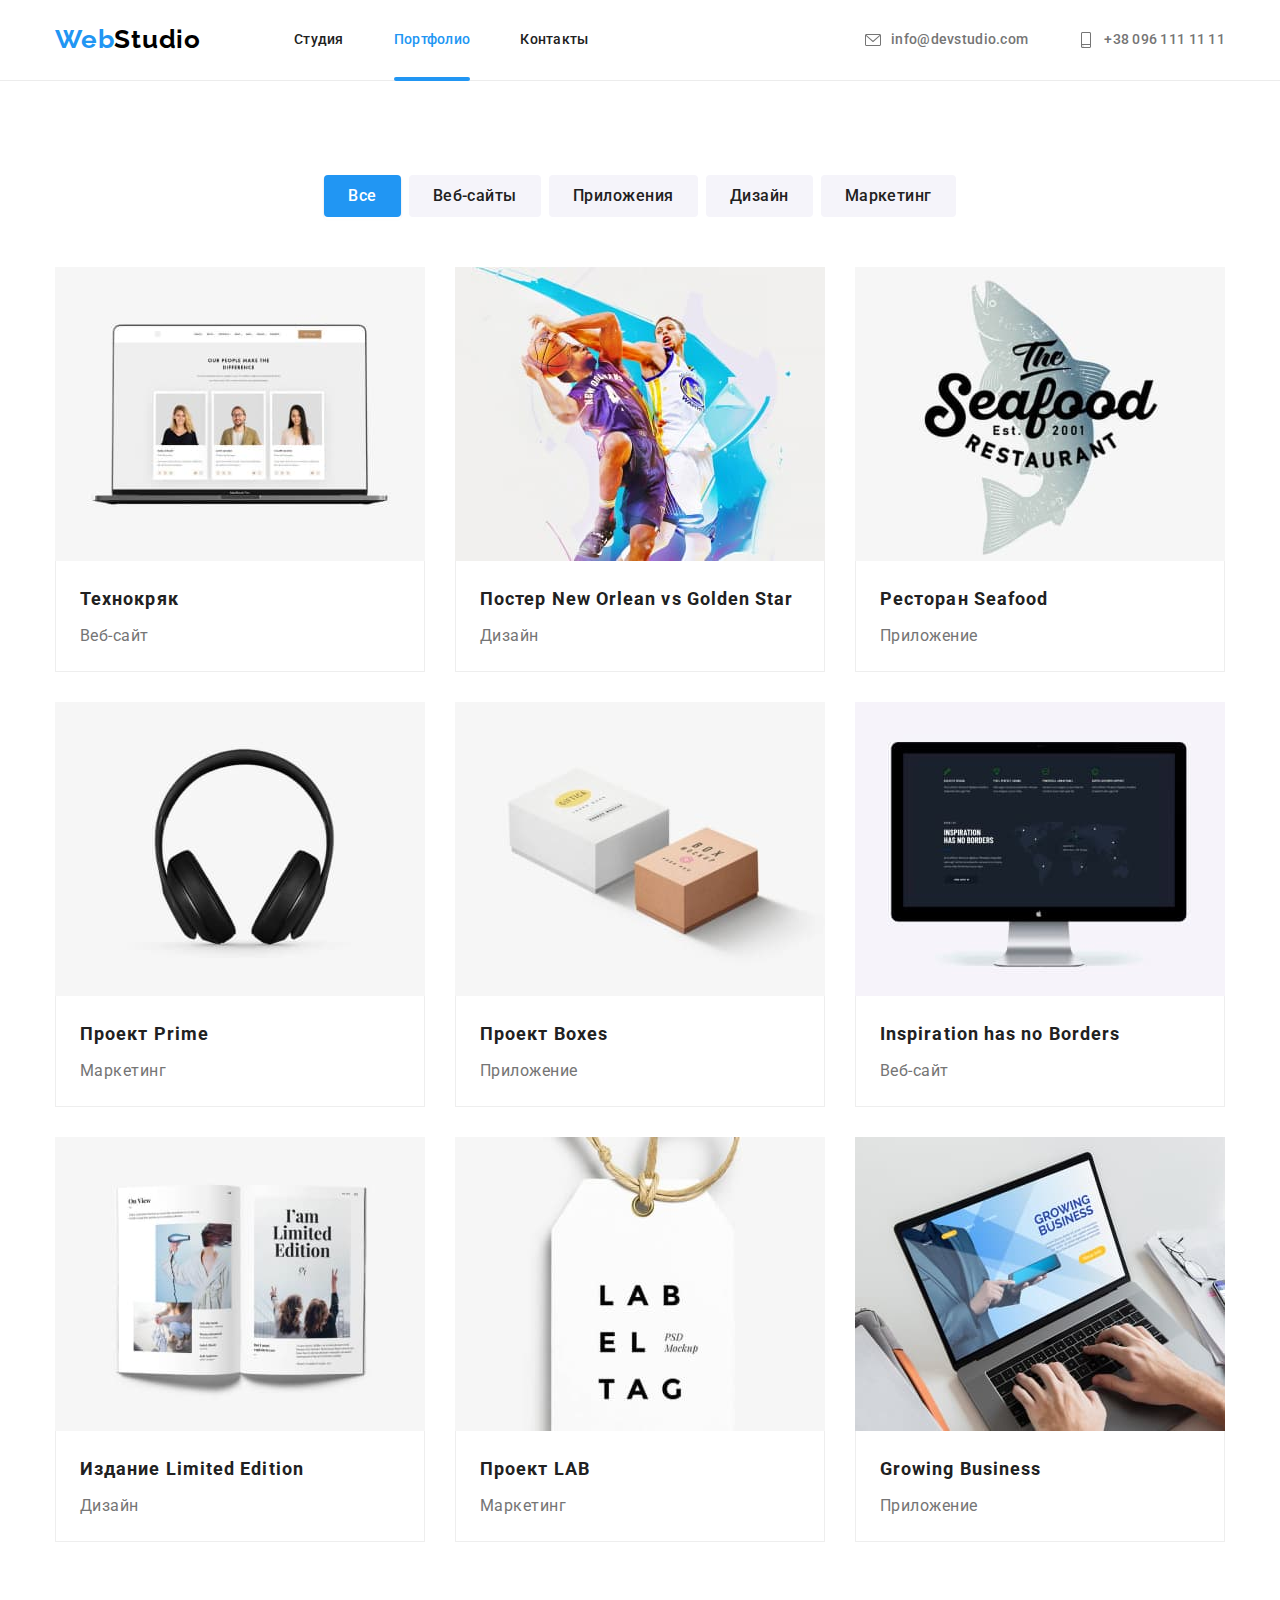
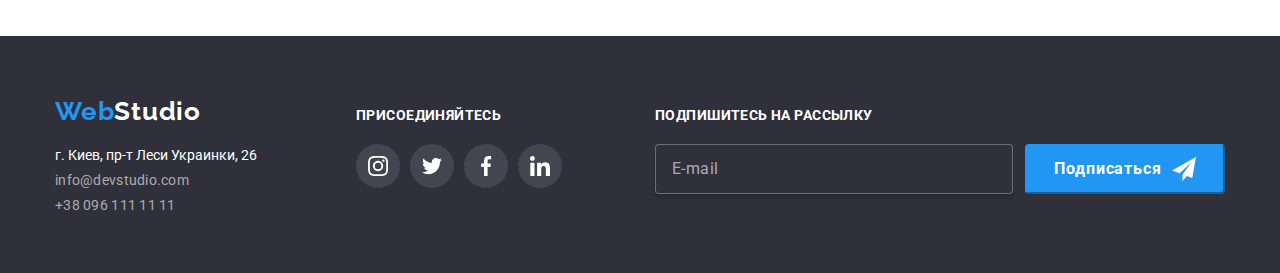
==== portfolio.html @ 54fd1fe5 "start" ====
<!DOCTYPE html>
<html lang="ru">
<head>
    <meta charset="UTF-8">
    <meta http-equiv="X-UA-Compatible" content="IE=edge">
    <meta name="viewport" content="width=device-width, initial-scale=1.0">
    <title>Портфолио</title>
    <link rel="preconnect" href="https://fonts.googleapis.com">
    <link rel="preconnect" href="https://fonts.gstatic.com" crossorigin>
    <link
        href="https://fonts.googleapis.com/css2?family=Oleo+Script&family=Raleway:wght@400;700&family=Roboto:wght@400;500;700;900&display=swap"
        rel="stylesheet">
    <link rel="stylesheet" href="https://cdnjs.cloudflare.com/ajax/libs/modern-normalize/1.1.0/modern-normalize.min.css">
    <link rel="stylesheet" href="./css/main.min.css">
</head>
<body>
    <header class="header">
        <div class="container">
            <a href="./index.html" class="header__logo"><span class="header__logo-accent">Web</span>Studio</a>
            <nav class="main-nav">
                <ul class="main-nav__list">
                    <li class="main-nav__item"><a href="./index.html" class="main-nav__link">Студия</a></li>
                    <li class="main-nav__item"><a href="./portfolio.html" class="main-nav__current">Портфолио</a></li>
                    <li class="main-nav__item"><a href="" class="main-nav__link">Контакты</a></li>
                </ul>
            </nav>
            <ul class="header__contacts-list">
                <li class="header__contacts-item">
                    <a href="mailto:info@devstudio.com" class="header__contacts-link">
                        <svg class="header__contacts-icon">
                            <use href="./images/icons.svg#envelope"></use>
                        </svg>
                        info@devstudio.com
                    </a>
                </li>
                <li class="header__contacts-item">
                    <a href="tel:+380961111111" class="header__contacts-link">
                        <svg class="header__contacts-icon">
                            <use href="./images/icons.svg#smartphone"></use>
                        </svg>
                        +38 096 111 11 11
                    </a>
                </li>
            </ul>
        </div>
    </header>
    <main>
        <section class="portfolio section">
            <div class="container">
                <h1 class="portfolio__title">Все примеры работ</h1>
                <ul class="filter">
                    <li class="filter__item"><button type="button" class="filter__btn filter__current">Все</button>
                    </li>
                    <li class="filter__item"><button type="button" class="filter__btn">Веб-сайты</button></li>
                    <li class="filter__item"><button type="button" class="filter__btn">Приложения</button></li>
                    <li class="filter__item"><button type="button" class="filter__btn">Дизайн</button></li>
                    <li class="filter__item"><button type="button" class="filter__btn">Маркетинг</button></li>
                </ul>
                <ul class="examples">
                    <li class="examples__item">
                        <a href="" class="examples__link">
                            <div class="examples__box">
                                <img src="./images/company-1.jpg" alt="Веб-сайт" width="370" height="294" class="examples__photo">
                                <p class="examples__text">Ресурс предлагает комплексные предложения с разным уровнем функционала и сервисов. Все это позволит посетителю получить
                                исчерпывающие сведения о компании или частном лице.</p>
                            </div>
                            <div class="examples__description">
                                <h2 class="examples__name">Технокряк</h2>
                                <p class="examples__field">Веб-сайт</p>
                            </div>
                        </a>
                    </li>
                    <li class="examples__item">
                        <a href="" class="examples__link">
                            <div class="examples__box">
                                <img src="./images/company-2.jpg" alt="Дизайн" width="370" height="294" class="examples__photo">
                                <p class="examples__text">Ресурс предлагает комплексные предложения с разным уровнем функционала и сервисов. Все это позволит посетителю получить
                                исчерпывающие сведения о компании или частном лице.</p>
                            </div>
                            <div class="examples__description">
                                <h2 class="examples__name">Постер <span lang="en">New Orlean vs Golden Star</span></h2>
                                <p class="examples__field">Дизайн</p>
                            </div>
                        </a>
                    </li>
                    <li class="examples__item">
                        <a href="" class="examples__link">
                            <div class="examples__box">
                                <img src="./images/company-3.jpg" alt="Приложение" width="370" height="294" class="examples__photo">
                                <p class="examples__text">Ресурс предлагает комплексные предложения с разным уровнем функционала и сервисов. Все это
                                    позволит посетителю получить исчерпывающие сведения о компании или частном лице.</p>
                            </div>
                            <div class="examples__description">
                                <h2 class="examples__name">Ресторан <span lang="en">Seafood</span></h2>
                                <p class="examples__field">Приложение</p>
                            </div>
                        </a>
                    </li>
                    <li class="examples__item">
                        <a href="" class="examples__link">
                            <div class="examples__box">
                                <img src="./images/company-4.jpg" alt="Маркетинг" width="370" height="294" class="examples__photo">
                                <p class="examples__text">Ресурс предлагает комплексные предложения с разным уровнем функционала и сервисов. Все это
                                    позволит посетителю получить исчерпывающие сведения о компании или частном лице.</p>
                            </div>
                            <div class="examples__description">
                                <h2 class="examples__name">Проект <span lang="en">Prime</span></h2>
                                <p class="examples__field">Маркетинг</p>
                            </div>
                        </a>
                    </li>
                    <li class="examples__item">
                        <a href="" class="examples__link">
                            <div class="examples__box">
                                <img src="./images/company-5.jpg" alt="Приложение" width="370" height="294" class="examples__photo">
                                <p class="examples__text">Ресурс предлагает комплексные предложения с разным уровнем функционала и сервисов. Все это
                                    позволит посетителю получить исчерпывающие сведения о компании или частном лице.</p>
                            </div>
                            <div class="examples__description">
                                <h2 class="examples__name">Проект <span lang="en">Boxes</span></h2>
                                <p class="examples__field">Приложение</p>
                            </div>
                        </a>
                    </li>
                    <li class="examples__item">
                        <a href="" class="examples__link">
                            <div class="examples__box">
                                <img src="./images/company-6.jpg" alt="Веб-сайт" width="370" height="294" class="examples__photo">
                                <p class="examples__text">Ресурс предлагает комплексные предложения с разным уровнем функционала и сервисов. Все это
                                    позволит посетителю получить исчерпывающие сведения о компании или частном лице.</p>
                            </div>
                            <div class="examples__description">
                                <h2 class="examples__name" lang="en">Inspiration has no Borders</h2>
                                <p class="examples__field">Веб-сайт</p>
                            </div>
                        </a>
                    </li>
                    <li class="examples__item">
                        <a href="" class="examples__link">
                            <div class="examples__box">
                                <img src="./images/company-7.jpg" alt="Дизайн" width="370" height="294" class="examples__photo">
                                <p class="examples__text">Ресурс предлагает комплексные предложения с разным уровнем функционала и сервисов. Все это
                                    позволит посетителю получить исчерпывающие сведения о компании или частном лице.</p>
                            </div>
                            <div class="examples__description">
                                <h2 class="examples__name">Издание <span lang="en">Limited Edition</span></h2>
                                <p class="examples__field">Дизайн</p>
                            </div>
                        </a>
                    </li>
                    <li class="examples__item">
                        <a href="" class="examples__link">
                            <div class="examples__box">
                                <img src="./images/company-8.jpg" alt="Маркетинг" width="370" height="294" class="examples__photo">
                                <p class="examples__text">Ресурс предлагает комплексные предложения с разным уровнем функционала и сервисов. Все это
                                    позволит посетителю получить исчерпывающие сведения о компании или частном лице.</p>
                            </div>
                            <div class="examples__description">
                                <h2 class="examples__name">Проект <span lang="en">LAB</span></h2>
                                <p class="examples__field">Маркетинг</p>
                            </div>
                        </a>
                    </li>
                    <li class="examples__item">
                        <a href="" class="examples__link">
                            <div class="examples__box">
                                <img src="./images/company-9.jpg" alt="Приложение" width="370" height="294" class="examples__photo">
                                <p class="examples__text">Ресурс предлагает комплексные предложения с разным уровнем функционала и сервисов. Все это
                                    позволит посетителю получить исчерпывающие сведения о компании или частном лице.</p>
                            </div>
                            <div class="examples__description">
                                <h2 class="examples__name" lang="en">Growing Business</h2>
                                <p class="examples__field">Приложение</p>
                            </div>
                        </a>
                    </li>
                </ul>
            </div>
        </section>
    </main>
    <footer class="footer">
        <div class="container">
            <div class="address">
                <a href="./index.html" class="address__logo"><span class="address__logo-accent">Web</span>Studio</a>
                <address>
                    <p class="address__location">г. Киев, пр-т Леси Украинки, 26</p>
                    <ul class="address__contacts">
                        <li class="address__item"><a href="mailto:info@devstudio.com"
                                class="address__link">info@devstudio.com</a></li>
                        <li class="address__item"><a href="tel:+380961111111" class="address__link">+38 096 111 11 11</a>
                        </li>
                    </ul>
                </address>
            </div>
            <div class="footer__socials-container">
                <strong class="footer__call">Присоединяйтесь</strong>
                <ul class="footer__socials">
                    <li class="footer__socials-item socials__item">
                        <a href="https://www.instagram.com/" class="footer__socials-link">
                            <svg class="footer__socials-icon">
                                <use href="./images/icons.svg#instagram-2"></use>
                            </svg>
                        </a>
                    </li>
                    <li class="footer__socials-item socials__item">
                        <a href="https://twitter.com/" class="footer__socials-link">
                            <svg class="footer__socials-icon">
                                <use href="./images/icons.svg#twitter-1"></use>
                            </svg>
                        </a>
                    </li>
                    <li class="footer__socials-item socials__item">
                        <a href="https://www.facebook.com/" class="footer__socials-link">
                            <svg class="footer__socials-icon">
                                <use href="./images/icons.svg#facebook-1"></use>
                            </svg>
                        </a>
                    </li>
                    <li class="footer__socials-item socials__item">
                        <a href="https://www.linkedin.com/" class="footer__socials-link">
                            <svg class="footer__socials-icon">
                                <use href="./images/icons.svg#linkedin-1"></use>
                            </svg>
                        </a>
                    </li>
                </ul>
            </div>
            <div class="footer__form">
                <strong class="footer__call">Подпишитесь на рассылку</strong>
                <form class="footer__form-box">
                    <input type="email" name="email" class="footer__input" placeholder="E-mail">
                    <button type="submit" class="btn">
                        <span class="btn__txt">Подписаться</span>
                        <svg class="btn__icon">
                            <use href="./images/icons.svg#send"></use>
                        </svg>
                    </button>
                </form>
            </div>
        </div>
    </footer>
</body>
</html>
---- css/main.min.css ----
body{font-family:Roboto;font-size:14px;color:#757575;background-color:#fff}h1,h2,h3,p,ul{margin:0;padding:0}.container{width:1200px;margin-left:auto;margin-right:auto;padding-left:15px;padding-right:15px}.header__contacts-list,.main-nav__list,.benefits__list,.employment__list,.team__list,.socials,.clients__list,.footer__socials,.address__contacts,.filter,.examples{list-style-type:none;display:flex}.section{padding-top:94px;padding-bottom:94px}.hero__btn,.benefits__container,.employment__box,.socials__link,.footer__socials-link,.btn,.modal__btn,.agreement__label,.filter{display:flex;align-items:center;justify-content:center}.benefits__title,.agreement__input,.portfolio__title{position:absolute;width:1px;height:1px;margin:-1px;border:0;padding:0;white-space:nowrap;clip-path:inset(100%);clip:rect(0 0 0 0);overflow:hidden}.employment__title,.team__title,.clients__title{margin-bottom:50px;font-weight:700;font-size:36px;line-height:1.17;text-align:center;letter-spacing:0.03em;color:#212121}.header{border-bottom:1px solid #ececec}.header .container{display:flex;align-items:center}.header__logo{margin-right:93px;font-family:Raleway;font-weight:700;font-size:26px;line-height:1.19;letter-spacing:0.03em;color:#000;text-decoration:none;padding-top:24px;padding-bottom:25px}.header__logo-accent{color:#2196f3}.header__contacts-list{display:flex}.header__contacts-link{display:flex;align-items:center;text-decoration:none;padding-top:32px;padding-bottom:32px;font-style:normal;font-weight:500;font-size:14px;line-height:1.14px;letter-spacing:0.02em;color:#757575;transition:color 250ms cubic-bezier(0.4, 0, 0.2, 1)}.header__contacts-link:hover,.header__contacts-link:focus{color:#2196f3}.header__contacts-link:visited{color:#757575}.header__contacts-item:first-child{margin-right:50px}.header__contacts-icon{margin-right:10px;height:16px;width:16px;fill:#757575;transition:fill 250ms cubic-bezier(0.4, 0, 0.2, 1)}.header__contacts-link:hover .header__contacts-icon,.header__contacts-link:focus .header__contacts-icon{fill:#2196f3}.main-nav{margin-right:auto}.main-nav__list{display:flex}.main-nav__item{margin-right:50px;position:relative}.main-nav__item:last-child{margin-right:0}.main-nav__link{display:block;text-decoration:none;color:#212121;font-weight:500;font-size:14px;line-height:1.14;letter-spacing:0.02em;padding-top:32px;padding-bottom:32px;transition:color 250ms cubic-bezier(0.4, 0, 0.2, 1)}.main-nav__link:visited{color:#212121}.main-nav__link:hover,.main-nav__link:focus{color:#2196f3}.main-nav__current{display:block;color:#2196f3;text-decoration:none;font-weight:500;font-size:14px;line-height:1.14;letter-spacing:0.02em;padding-top:32px;padding-bottom:32px}.main-nav__current::after{content:'';display:block;background:#2196f3;border-radius:2px;height:4px;width:100%;position:absolute;bottom:-1px}.hero{display:block;max-width:1600px;height:600px;margin-right:auto;margin-left:auto;padding-top:200px;padding-bottom:200px;background-image:linear-gradient(to right, rgba(47,48,58,0.4), rgba(47,48,58,0.4)),url("../images/hero-bckgrnd.jpg");background-repeat:no-repeat;background-size:1600px;background-color:#2f303a}.hero__title{margin-bottom:30px;font-weight:900;font-size:44px;line-height:1.36;text-align:center;letter-spacing:0.06em;text-transform:uppercase;color:#fff}.hero__btn{margin-left:auto;margin-right:auto;padding:10px 32px 10px 32px;color:#fff;background-color:#2196f3;font-family:inherit;font-weight:700;font-size:16px;line-height:1.88;letter-spacing:0.06em;cursor:pointer;border-radius:4px;border-color:transparent;transition:background-color 250ms cubic-bezier(0.4, 0, 0.2, 1)}.hero__btn:hover,.hero__btn:focus{background-color:#188ce8}.benefits__container{margin-bottom:30px;height:120px;width:270px;background-color:#f5f4fa}.benefits__icon{height:70px;width:70px}.benefits__item{width:270px;margin-left:30px}.benefits__item:first-child{margin-left:0}.benefits__item-title{margin-bottom:10px;color:#212121;font-weight:700;font-size:14px;line-height:1.14;letter-spacing:0.03em;text-transform:uppercase}.benefits__item-text{line-height:1.71;letter-spacing:0.03em}.employment{padding-bottom:94px}.employment__img{display:block}.employment__item{margin-right:30px;position:relative}.employment__item:last-child{margin-right:0}.employment__item-title{font-family:Roboto;font-weight:700;font-size:14px;line-height:1.14;letter-spacing:0.03em;text-transform:uppercase;color:#fff}.employment__img{display:block;max-width:100%;height:auto}.employment__img::after{content:'';display:block;width:100%}.employment__box{position:absolute;transform:translate(0, -100%);width:100%;height:70px;background-color:rgba(47,48,58,0.8)}.team{background-color:#f5f4fa}.member{width:270px;margin-right:30px;background-color:#fff;box-shadow:0px 1px 3px rgba(0,0,0,0.12),0px 1px 1px rgba(0,0,0,0.14),0px 2px 1px rgba(0,0,0,0.2);border-radius:0px 0px 4px 4px}.member:last-child{margin-right:0}.member__title{margin-bottom:10px;font-weight:500;font-size:16px;line-height:1.19;text-align:center;letter-spacing:0.03em;color:#212121}.member__description{padding-top:30px;padding-bottom:30px}.member__text{margin-bottom:16px;font-weight:400;font-size:16px;line-height:1.19;text-align:center;letter-spacing:0.03em;color:#757575}.member__photo{display:block}.socials{justify-content:center}.socials__item{margin-left:10px}.socials__item:first-child{margin-left:0}.socials__link{height:44px;width:44px;border-radius:50%;background-color:#fff;transition:background-color 250ms cubic-bezier(0.4, 0, 0.2, 1)}.socials__link:hover,.socials__link:focus{background-color:#2196f3}.socials__link:hover .socials__icon,.socials__link:focus .socials__icon{fill:#fff}.socials__icon{fill:#afb1b8;height:20px;width:20px;transition:fill 250ms cubic-bezier(0.4, 0, 0.2, 1)}.clients__item{margin-left:30px}.clients__item:first-child{margin-left:0}.clients__link{display:flex;height:92px;width:170px;border:1px solid #afb1b8;border-radius:4px;transition:border-color 250ms cubic-bezier(0.4, 0, 0.2, 1)}.clients__link:hover,.clients__link:focus{border-color:#2196f3}.clients__link:hover .clients__icon,.clients__link:focus .clients__icon{fill:#2196f3}.clients__icon{fill:#afb1b8;transition:fill 250ms cubic-bezier(0.4, 0, 0.2, 1)}.footer{padding-top:60px;padding-bottom:60px;margin-left:auto;margin-right:auto;background-color:#2f303a}.footer__socials-container{margin-left:70px}.footer__call{font-family:Roboto;font-weight:700;font-size:14px;line-height:1.14;letter-spacing:0.03em;text-transform:uppercase;color:#fff}.footer__socials{margin-top:20px}.footer__socials-icon{fill:#fff;height:20px;width:20px}.footer__socials-link{height:44px;width:44px;border-radius:50%;background-color:rgba(255,255,255,0.1);transition:background-color 250ms cubic-bezier(0.4, 0, 0.2, 1)}.footer__socials-link:hover,.footer__socials-link:focus{background-color:#2196f3}.footer__form{margin-left:93px}.footer__form-box{display:flex;align-items:center;margin-top:20px}.footer__input{border:1px solid rgba(255,255,255,0.3);box-sizing:border-box;box-shadow:0px 4px 4px rgba(0,0,0,0.15);border-radius:4px;width:358px;height:50px;background-color:#2f303a;margin-right:12px;padding-left:16px;color:#fff}.footer__input::placeholder{font-family:Roboto;font-style:normal;font-weight:400;font-size:16px;line-height:1.25;display:flex;align-items:center;letter-spacing:0.03em;color:rgba(255,255,255,0.6)}.footer .container{display:flex;align-items:baseline}.address{width:231px}.address__logo{display:inline-block;margin-bottom:20px;font-family:Raleway;font-weight:700;font-size:26px;line-height:1.19;letter-spacing:0.03em;color:#fff;text-decoration:none}.address__logo-accent{color:#2196f3}.address__location{margin-bottom:9px;color:#fff;font-style:normal}.address__contacts{flex-direction:column}.address__item:first-child{margin-bottom:9px}.address__link{text-decoration:none;font-style:normal;font-weight:400;font-size:14px;line-height:1.14px;letter-spacing:0.02em;color:rgba(255,255,255,0.6);transition:color 250ms cubic-bezier(0.4, 0, 0.2, 1)}.address__link:hover,.address__link:focus{color:#2196f3}.address__link:visited{color:rgba(255,255,255,0.6)}.btn{background-color:#2196f3;width:200px;height:50px;border-radius:4px;border-color:#2196f3;cursor:pointer;transition:background-color 250ms cubic-bezier(0.4, 0, 0.2, 1),box-shadow 250ms cubic-bezier(0.4, 0, 0.2, 1)}.btn:hover,.btn:focus{background-color:#188ce8;box-shadow:0px 4px 4px rgba(0,0,0,0.15)}.btn__txt{color:#fff;font-family:Roboto;font-style:normal;font-weight:700;font-size:16px;line-height:1.88;letter-spacing:0.06em;margin-right:10px}.btn__icon{fill:#fff;height:24px;width:24px}.back-drop{position:fixed;top:0;left:0;opacity:1;width:100%;height:100%;background-color:rgba(0,0,0,0.2);transition:opacity 250ms cubic-bezier(0.4, 0, 0.2, 1),visibility 250ms cubic-bezier(0.4, 0, 0.2, 1);visibility:visible}.back-drop.is-hidden{opacity:0;pointer-events:none;visibility:hidden}.back-drop.is-hidden .modal{transform:translate(-50%, -50%) scale(0.5)}.modal{position:absolute;top:50%;left:50%;width:528px;padding:40px;border-radius:4px;background:#fff;box-shadow:0px 1px 3px rgba(0,0,0,0.12),0px 1px 1px rgba(0,0,0,0.14),0px 2px 1px rgba(0,0,0,0.2);transform:translate(-50%, -50%) scale(1);transition:transform 250ms cubic-bezier(0.4, 0, 0.2, 1)}.modal__btn{position:absolute;top:8px;right:8px;padding:0;width:30px;height:30px;border-radius:50%;border-width:1px;border-color:rgba(0,0,0,0.1);background-color:#fff;cursor:pointer}.modal__btn:focus .modal__icon,.modal__btn:hover .modal__icon{fill:#2196f3}.modal__icon{fill:#000;height:18px;width:18px;transition:fill 250ms cubic-bezier(0.4, 0, 0.2, 1)}.modal-form__call{display:inline-block;margin-bottom:12px;font-family:Roboto;font-style:normal;font-weight:700;font-size:20px;line-height:1.15;text-align:center;letter-spacing:0.03em;color:#212121}.modal-form__field{position:relative;margin-bottom:10px}.modal-form__name{display:inline-block;font-family:Roboto;font-weight:400;font-size:12px;line-height:1.16;letter-spacing:0.01em;margin-bottom:4px}.modal-form__input{display:inline-block;width:100%;height:40px;padding-left:42px;border:1px solid rgba(33,33,33,0.2);box-sizing:border-box;border-radius:4px;transition:border-color 250ms cubic-bezier(0.4, 0, 0.2, 1)}.modal-form__input:focus{border-color:#2196f3}.modal-form__input:focus+.modal-form__icon{fill:#2196f3}.modal-form__icon{position:absolute;top:29px;left:12px;fill:#212121;height:18px;width:18px;transition:fill 250ms cubic-bezier(0.4, 0, 0.2, 1)}.modal-form__comment{margin-bottom:20px;width:100%}.modal-form__textarea{display:inline-block;resize:none;width:100%;height:120px;padding:12px 16px;border:1px solid rgba(33,33,33,0.2);box-sizing:border-box;border-radius:4px;transition:border-color 250ms cubic-bezier(0.4, 0, 0.2, 1)}.modal-form__textarea::placeholder{font-family:Roboto;font-size:12px;line-height:1.16;letter-spacing:0.01em;color:rgba(117,117,117,0.5)}.modal-form .btn{display:flex;justify-content:center;margin-left:auto;margin-right:auto}.agreement{margin-bottom:30px;padding-left:12px}.agreement__input:checked+.agreement__checkbox{background-color:#2196f3;box-shadow:inset 0 0 0 2px #2196f3}.agreement__input:focus+.agreement__checkbox{box-shadow:inset 0 0 0 2px #2196f3}.agreement__input .agreement__text{font-family:Roboto;font-weight:400;font-size:14px;line-height:1.71;letter-spacing:0.03em}.agreement__checkbox{margin-right:8px;box-sizing:border-box;width:16px;height:15px;fill:#fff;border-radius:2px;transition:box-shadow 250ms cubic-bezier(0.4, 0, 0.2, 1),background-color 250ms cubic-bezier(0.4, 0, 0.2, 1);box-shadow:inset 0 0 0 2px #212121}.agreement__link{color:#2196f3}.filter{margin-bottom:50px}.filter__item{margin-right:8px}.filter__item:last-child{margin-right:0}.filter__btn{padding:6px 22px;font-family:inherit;font-weight:500;font-size:16px;line-height:1.62;text-align:center;letter-spacing:0.03em;cursor:pointer;color:#212121;background-color:#f5f4fa;border-radius:4px;border-color:transparent;transition:background-color 250ms cubic-bezier(0.4, 0, 0.2, 1),color 250ms cubic-bezier(0.4, 0, 0.2, 1),box-shadow 250ms cubic-bezier(0.4, 0, 0.2, 1)}.filter__btn:hover,.filter__btn:focus{background-color:#2196f3;color:#fff;box-shadow:0px 3px 1px,0px 1px 2px rgba(0,0,0,0.08),0px 2px 2px rgba(0,0,0,0.12)}.filter__current{background-color:#2196f3;color:#fff;box-shadow:0px 3px 1px,0px 1px 2px rgba(0,0,0,0.08),0px 2px 2px rgba(0,0,0,0.12)}.examples{flex-wrap:wrap}.examples__item{margin-left:30px;margin-top:30px}.examples__item:nth-child(3n+1){margin-left:0}.examples__item:nth-last-child(n+7){margin-top:0}.examples__link{display:block;width:370px;text-decoration:none;transition:box-shadow 250ms cubic-bezier(0.4, 0, 0.2, 1)}.examples__link:hover,.examples__link:focus{box-shadow:0px 1px 1px rgba(0,0,0,0.12),0px 4px 4px rgba(0,0,0,0.06),1px 4px 6px rgba(0,0,0,0.16)}.examples__link:hover .examples__text,.examples__link:focus .examples__text{transform:translate(0, -100%)}.examples__box{position:relative;overflow:hidden}.examples__text{font-family:'Roboto';font-weight:400;font-size:18px;line-height:1.56;letter-spacing:0.03em;background-color:rgba(33,150,243,0.9);color:#fff;position:absolute;top:100%;left:0;height:100%;padding:63px 24px;transition:transform 250ms cubic-bezier(0.4, 0, 0.2, 1)}.examples__description{padding:20px 24px;border-bottom:1px solid #eee;border-left:1px solid #eee;border-right:1px solid #eee}.examples__name{margin-bottom:4px;font-style:normal;font-weight:bold;font-size:18px;line-height:2;letter-spacing:0.06em;color:#212121}.examples__field{font-size:16px;line-height:1.88;letter-spacing:0.03em;color:#757575}.examples__photo{display:block}
/*# sourceMappingURL=main.min.css.map */
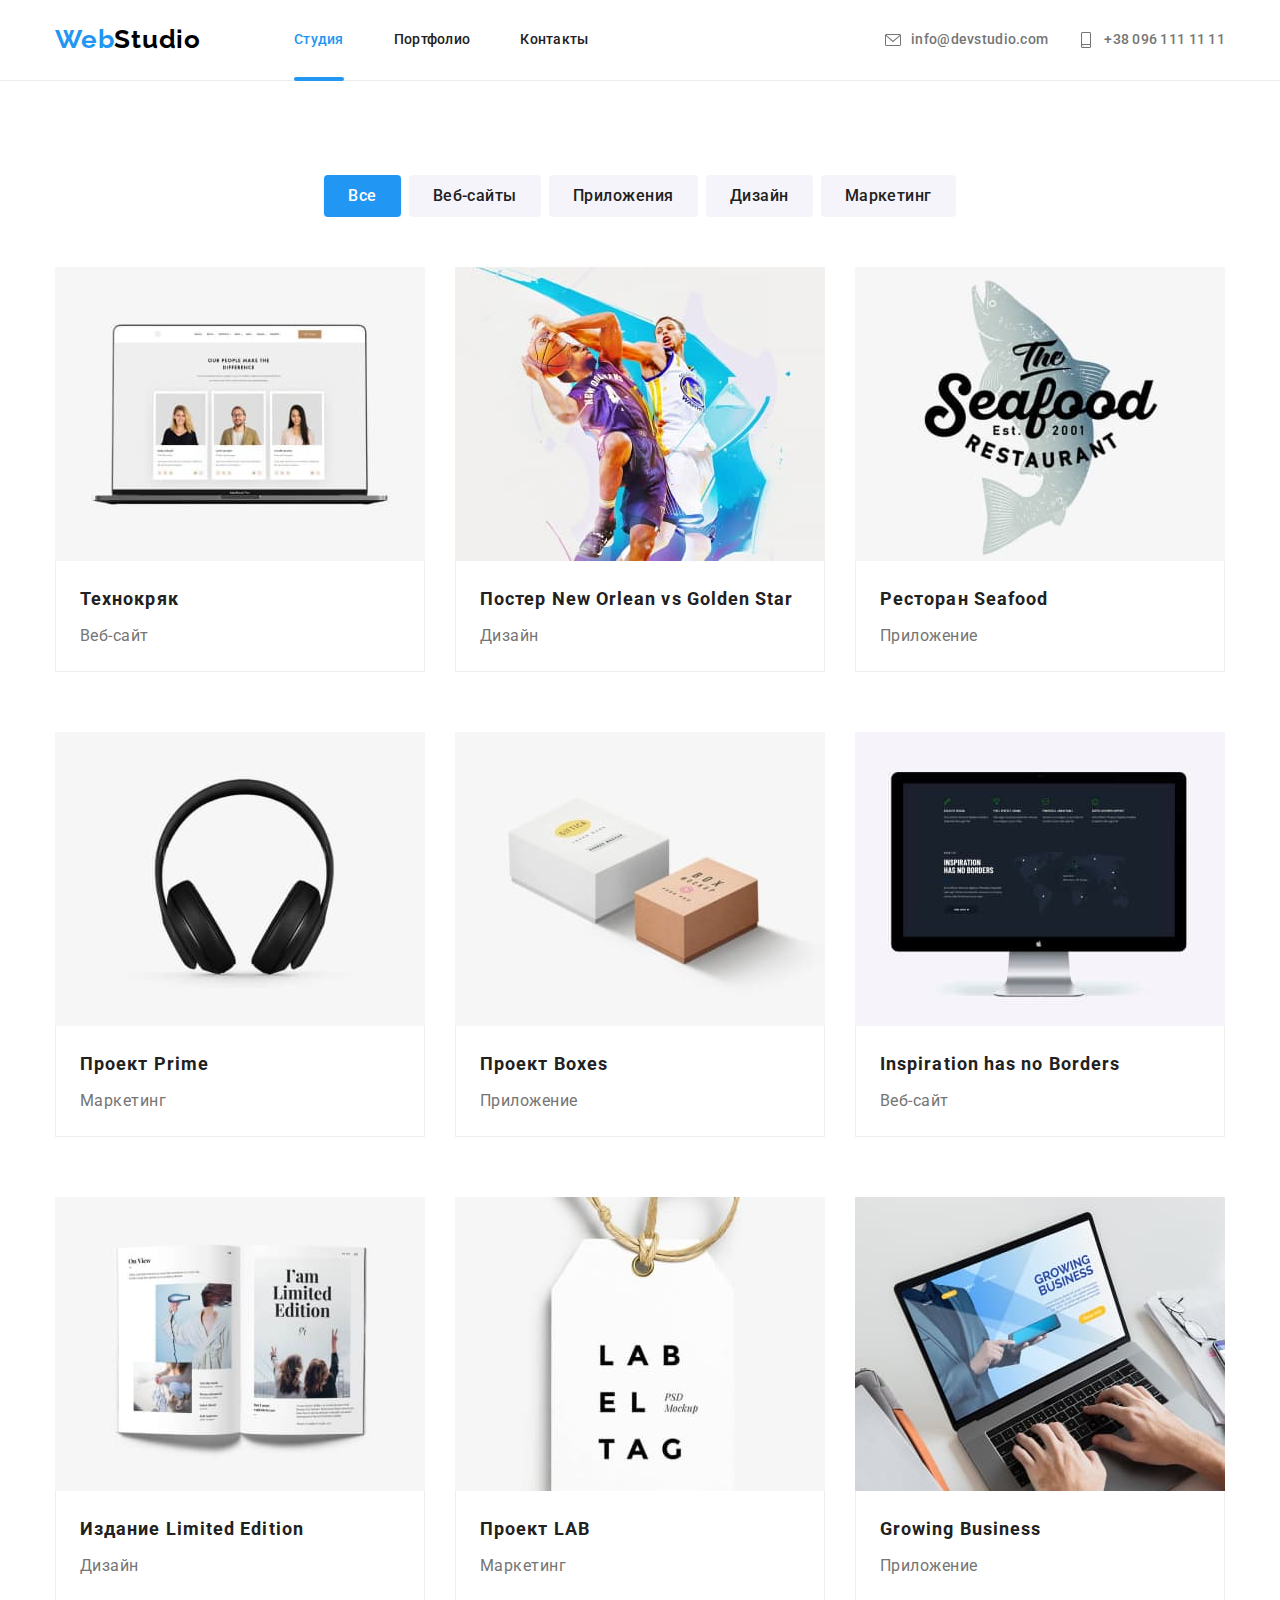
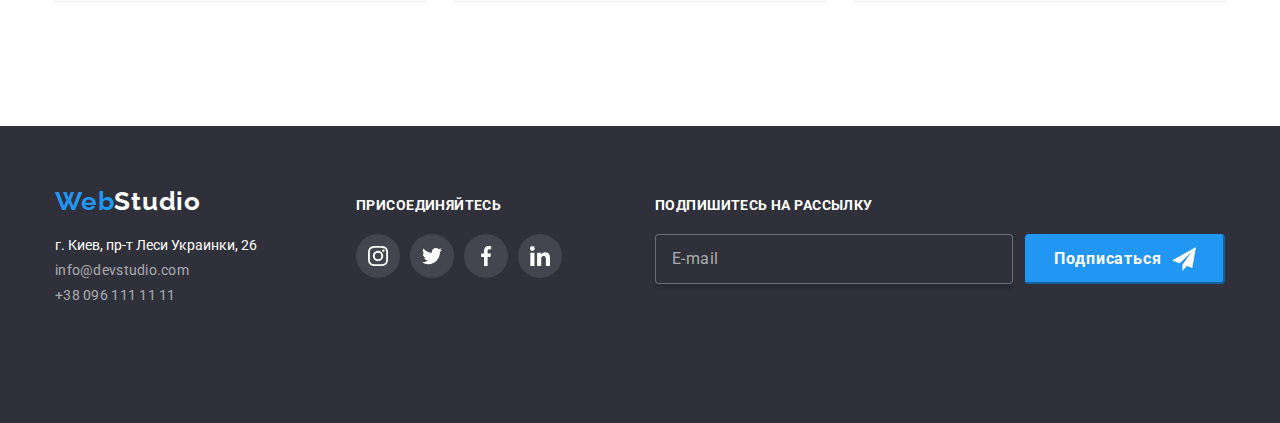
==== commit 55134525: "problem with mobile-menu in portfolio" ====
--- a/portfolio.html
+++ b/portfolio.html
@@ -17,31 +17,52 @@
     <header class="header">
         <div class="container">
             <a href="./index.html" class="header__logo"><span class="header__logo-accent">Web</span>Studio</a>
-            <nav class="main-nav">
-                <ul class="main-nav__list">
-                    <li class="main-nav__item"><a href="./index.html" class="main-nav__link">Студия</a></li>
-                    <li class="main-nav__item"><a href="./portfolio.html" class="main-nav__current">Портфолио</a></li>
-                    <li class="main-nav__item"><a href="" class="main-nav__link">Контакты</a></li>
-                </ul>
-            </nav>
-            <ul class="header__contacts-list">
-                <li class="header__contacts-item">
-                    <a href="mailto:info@devstudio.com" class="header__contacts-link">
-                        <svg class="header__contacts-icon">
-                            <use href="./images/icons.svg#envelope"></use>
-                        </svg>
-                        info@devstudio.com
-                    </a>
-                </li>
-                <li class="header__contacts-item">
-                    <a href="tel:+380961111111" class="header__contacts-link">
-                        <svg class="header__contacts-icon">
-                            <use href="./images/icons.svg#smartphone"></use>
-                        </svg>
-                        +38 096 111 11 11
-                    </a>
-                </li>
-            </ul>
+            <div class="nav-container" id="nav-container" data-menu>
+                <nav class="main-nav">
+                    <ul class="main-nav__list">
+                        <li class="main-nav__item"><a href="./index.html"
+                                class="main-nav__link main-nav__current">Студия</a></li>
+                        <li class="main-nav__item"><a href="./portfolio.html" class="main-nav__link">Портфолио</a></li>
+                        <li class="main-nav__item"><a href="" class="main-nav__link">Контакты</a></li>
+                    </ul>
+                </nav>
+                <div class="mobile-container">
+                    <ul class="header__contacts-list">
+                        <li class="header__contacts-item">
+                            <a href="mailto:info@devstudio.com" class="header__contacts-link">
+                                <svg class="header__contacts-icon">
+                                    <use href="./images/icons.svg#envelope"></use>
+                                </svg>
+                                info@devstudio.com
+                            </a>
+                        </li>
+                        <li class="header__contacts-item">
+                            <a href="tel:+380961111111" class="header__contacts-link">
+                                <svg class="header__contacts-icon">
+                                    <use href="./images/icons.svg#smartphone"></use>
+                                </svg>
+                                +38 096 111 11 11
+                            </a>
+                        </li>
+                    </ul>
+                    <ul class="mobile-socials">
+                        <li class="mobile-socials__item"><a href="https://www.instagram.com/"
+                                class="mobile-socials__link">Instagram</a></li>
+                        <li class="mobile-socials__item"><a href="https://twitter.com/"
+                                class="mobile-socials__link">Twitter</a></li>
+                        <li class="mobile-socials__item"><a href="https://www.facebook.com/"
+                                class="mobile-socials__link">Facebook</a></li>
+                        <li class="mobile-socials__item"><a href="https://www.linkedin.com/"
+                                class="mobile-socials__link">LinkedIn</a></li>
+                    </ul>
+                </div>
+            </div>
+            <button type="button" class="nav-btn" aria-expanded="false" aria-controls="nav-container" data-menu-button>
+                <svg width="40" height="40" aria-label="Переключатель мобильного меню">
+                    <use class="nav-btn__icon-close" href="./images/icons.svg#close-mobile"></use>
+                    <use class="nav-btn__icon-menu" href="./images/icons.svg#menu-mobile"></use>
+                </svg>
+            </button>
         </div>
     </header>
     <main>
@@ -239,5 +260,6 @@
             </div>
         </div>
     </footer>
+    <script src="./js/menu.js"></script>
 </body>
 </html>--- a/css/main.min.css
+++ b/css/main.min.css
@@ -1,2 +1,2 @@
-body{font-family:Roboto;font-size:14px;color:#757575;background-color:#fff}h1,h2,h3,p,ul{margin:0;padding:0}.container{width:1200px;margin-left:auto;margin-right:auto;padding-left:15px;padding-right:15px}.header__contacts-list,.main-nav__list,.benefits__list,.employment__list,.team__list,.socials,.clients__list,.footer__socials,.address__contacts,.filter,.examples{list-style-type:none;display:flex}.section{padding-top:94px;padding-bottom:94px}.hero__btn,.benefits__container,.employment__box,.socials__link,.footer__socials-link,.btn,.modal__btn,.agreement__label,.filter{display:flex;align-items:center;justify-content:center}.benefits__title,.agreement__input,.portfolio__title{position:absolute;width:1px;height:1px;margin:-1px;border:0;padding:0;white-space:nowrap;clip-path:inset(100%);clip:rect(0 0 0 0);overflow:hidden}.employment__title,.team__title,.clients__title{margin-bottom:50px;font-weight:700;font-size:36px;line-height:1.17;text-align:center;letter-spacing:0.03em;color:#212121}.header{border-bottom:1px solid #ececec}.header .container{display:flex;align-items:center}.header__logo{margin-right:93px;font-family:Raleway;font-weight:700;font-size:26px;line-height:1.19;letter-spacing:0.03em;color:#000;text-decoration:none;padding-top:24px;padding-bottom:25px}.header__logo-accent{color:#2196f3}.header__contacts-list{display:flex}.header__contacts-link{display:flex;align-items:center;text-decoration:none;padding-top:32px;padding-bottom:32px;font-style:normal;font-weight:500;font-size:14px;line-height:1.14px;letter-spacing:0.02em;color:#757575;transition:color 250ms cubic-bezier(0.4, 0, 0.2, 1)}.header__contacts-link:hover,.header__contacts-link:focus{color:#2196f3}.header__contacts-link:visited{color:#757575}.header__contacts-item:first-child{margin-right:50px}.header__contacts-icon{margin-right:10px;height:16px;width:16px;fill:#757575;transition:fill 250ms cubic-bezier(0.4, 0, 0.2, 1)}.header__contacts-link:hover .header__contacts-icon,.header__contacts-link:focus .header__contacts-icon{fill:#2196f3}.main-nav{margin-right:auto}.main-nav__list{display:flex}.main-nav__item{margin-right:50px;position:relative}.main-nav__item:last-child{margin-right:0}.main-nav__link{display:block;text-decoration:none;color:#212121;font-weight:500;font-size:14px;line-height:1.14;letter-spacing:0.02em;padding-top:32px;padding-bottom:32px;transition:color 250ms cubic-bezier(0.4, 0, 0.2, 1)}.main-nav__link:visited{color:#212121}.main-nav__link:hover,.main-nav__link:focus{color:#2196f3}.main-nav__current{display:block;color:#2196f3;text-decoration:none;font-weight:500;font-size:14px;line-height:1.14;letter-spacing:0.02em;padding-top:32px;padding-bottom:32px}.main-nav__current::after{content:'';display:block;background:#2196f3;border-radius:2px;height:4px;width:100%;position:absolute;bottom:-1px}.hero{display:block;max-width:1600px;height:600px;margin-right:auto;margin-left:auto;padding-top:200px;padding-bottom:200px;background-image:linear-gradient(to right, rgba(47,48,58,0.4), rgba(47,48,58,0.4)),url("../images/hero-bckgrnd.jpg");background-repeat:no-repeat;background-size:1600px;background-color:#2f303a}.hero__title{margin-bottom:30px;font-weight:900;font-size:44px;line-height:1.36;text-align:center;letter-spacing:0.06em;text-transform:uppercase;color:#fff}.hero__btn{margin-left:auto;margin-right:auto;padding:10px 32px 10px 32px;color:#fff;background-color:#2196f3;font-family:inherit;font-weight:700;font-size:16px;line-height:1.88;letter-spacing:0.06em;cursor:pointer;border-radius:4px;border-color:transparent;transition:background-color 250ms cubic-bezier(0.4, 0, 0.2, 1)}.hero__btn:hover,.hero__btn:focus{background-color:#188ce8}.benefits__container{margin-bottom:30px;height:120px;width:270px;background-color:#f5f4fa}.benefits__icon{height:70px;width:70px}.benefits__item{width:270px;margin-left:30px}.benefits__item:first-child{margin-left:0}.benefits__item-title{margin-bottom:10px;color:#212121;font-weight:700;font-size:14px;line-height:1.14;letter-spacing:0.03em;text-transform:uppercase}.benefits__item-text{line-height:1.71;letter-spacing:0.03em}.employment{padding-bottom:94px}.employment__img{display:block}.employment__item{margin-right:30px;position:relative}.employment__item:last-child{margin-right:0}.employment__item-title{font-family:Roboto;font-weight:700;font-size:14px;line-height:1.14;letter-spacing:0.03em;text-transform:uppercase;color:#fff}.employment__img{display:block;max-width:100%;height:auto}.employment__img::after{content:'';display:block;width:100%}.employment__box{position:absolute;transform:translate(0, -100%);width:100%;height:70px;background-color:rgba(47,48,58,0.8)}.team{background-color:#f5f4fa}.member{width:270px;margin-right:30px;background-color:#fff;box-shadow:0px 1px 3px rgba(0,0,0,0.12),0px 1px 1px rgba(0,0,0,0.14),0px 2px 1px rgba(0,0,0,0.2);border-radius:0px 0px 4px 4px}.member:last-child{margin-right:0}.member__title{margin-bottom:10px;font-weight:500;font-size:16px;line-height:1.19;text-align:center;letter-spacing:0.03em;color:#212121}.member__description{padding-top:30px;padding-bottom:30px}.member__text{margin-bottom:16px;font-weight:400;font-size:16px;line-height:1.19;text-align:center;letter-spacing:0.03em;color:#757575}.member__photo{display:block}.socials{justify-content:center}.socials__item{margin-left:10px}.socials__item:first-child{margin-left:0}.socials__link{height:44px;width:44px;border-radius:50%;background-color:#fff;transition:background-color 250ms cubic-bezier(0.4, 0, 0.2, 1)}.socials__link:hover,.socials__link:focus{background-color:#2196f3}.socials__link:hover .socials__icon,.socials__link:focus .socials__icon{fill:#fff}.socials__icon{fill:#afb1b8;height:20px;width:20px;transition:fill 250ms cubic-bezier(0.4, 0, 0.2, 1)}.clients__item{margin-left:30px}.clients__item:first-child{margin-left:0}.clients__link{display:flex;height:92px;width:170px;border:1px solid #afb1b8;border-radius:4px;transition:border-color 250ms cubic-bezier(0.4, 0, 0.2, 1)}.clients__link:hover,.clients__link:focus{border-color:#2196f3}.clients__link:hover .clients__icon,.clients__link:focus .clients__icon{fill:#2196f3}.clients__icon{fill:#afb1b8;transition:fill 250ms cubic-bezier(0.4, 0, 0.2, 1)}.footer{padding-top:60px;padding-bottom:60px;margin-left:auto;margin-right:auto;background-color:#2f303a}.footer__socials-container{margin-left:70px}.footer__call{font-family:Roboto;font-weight:700;font-size:14px;line-height:1.14;letter-spacing:0.03em;text-transform:uppercase;color:#fff}.footer__socials{margin-top:20px}.footer__socials-icon{fill:#fff;height:20px;width:20px}.footer__socials-link{height:44px;width:44px;border-radius:50%;background-color:rgba(255,255,255,0.1);transition:background-color 250ms cubic-bezier(0.4, 0, 0.2, 1)}.footer__socials-link:hover,.footer__socials-link:focus{background-color:#2196f3}.footer__form{margin-left:93px}.footer__form-box{display:flex;align-items:center;margin-top:20px}.footer__input{border:1px solid rgba(255,255,255,0.3);box-sizing:border-box;box-shadow:0px 4px 4px rgba(0,0,0,0.15);border-radius:4px;width:358px;height:50px;background-color:#2f303a;margin-right:12px;padding-left:16px;color:#fff}.footer__input::placeholder{font-family:Roboto;font-style:normal;font-weight:400;font-size:16px;line-height:1.25;display:flex;align-items:center;letter-spacing:0.03em;color:rgba(255,255,255,0.6)}.footer .container{display:flex;align-items:baseline}.address{width:231px}.address__logo{display:inline-block;margin-bottom:20px;font-family:Raleway;font-weight:700;font-size:26px;line-height:1.19;letter-spacing:0.03em;color:#fff;text-decoration:none}.address__logo-accent{color:#2196f3}.address__location{margin-bottom:9px;color:#fff;font-style:normal}.address__contacts{flex-direction:column}.address__item:first-child{margin-bottom:9px}.address__link{text-decoration:none;font-style:normal;font-weight:400;font-size:14px;line-height:1.14px;letter-spacing:0.02em;color:rgba(255,255,255,0.6);transition:color 250ms cubic-bezier(0.4, 0, 0.2, 1)}.address__link:hover,.address__link:focus{color:#2196f3}.address__link:visited{color:rgba(255,255,255,0.6)}.btn{background-color:#2196f3;width:200px;height:50px;border-radius:4px;border-color:#2196f3;cursor:pointer;transition:background-color 250ms cubic-bezier(0.4, 0, 0.2, 1),box-shadow 250ms cubic-bezier(0.4, 0, 0.2, 1)}.btn:hover,.btn:focus{background-color:#188ce8;box-shadow:0px 4px 4px rgba(0,0,0,0.15)}.btn__txt{color:#fff;font-family:Roboto;font-style:normal;font-weight:700;font-size:16px;line-height:1.88;letter-spacing:0.06em;margin-right:10px}.btn__icon{fill:#fff;height:24px;width:24px}.back-drop{position:fixed;top:0;left:0;opacity:1;width:100%;height:100%;background-color:rgba(0,0,0,0.2);transition:opacity 250ms cubic-bezier(0.4, 0, 0.2, 1),visibility 250ms cubic-bezier(0.4, 0, 0.2, 1);visibility:visible}.back-drop.is-hidden{opacity:0;pointer-events:none;visibility:hidden}.back-drop.is-hidden .modal{transform:translate(-50%, -50%) scale(0.5)}.modal{position:absolute;top:50%;left:50%;width:528px;padding:40px;border-radius:4px;background:#fff;box-shadow:0px 1px 3px rgba(0,0,0,0.12),0px 1px 1px rgba(0,0,0,0.14),0px 2px 1px rgba(0,0,0,0.2);transform:translate(-50%, -50%) scale(1);transition:transform 250ms cubic-bezier(0.4, 0, 0.2, 1)}.modal__btn{position:absolute;top:8px;right:8px;padding:0;width:30px;height:30px;border-radius:50%;border-width:1px;border-color:rgba(0,0,0,0.1);background-color:#fff;cursor:pointer}.modal__btn:focus .modal__icon,.modal__btn:hover .modal__icon{fill:#2196f3}.modal__icon{fill:#000;height:18px;width:18px;transition:fill 250ms cubic-bezier(0.4, 0, 0.2, 1)}.modal-form__call{display:inline-block;margin-bottom:12px;font-family:Roboto;font-style:normal;font-weight:700;font-size:20px;line-height:1.15;text-align:center;letter-spacing:0.03em;color:#212121}.modal-form__field{position:relative;margin-bottom:10px}.modal-form__name{display:inline-block;font-family:Roboto;font-weight:400;font-size:12px;line-height:1.16;letter-spacing:0.01em;margin-bottom:4px}.modal-form__input{display:inline-block;width:100%;height:40px;padding-left:42px;border:1px solid rgba(33,33,33,0.2);box-sizing:border-box;border-radius:4px;transition:border-color 250ms cubic-bezier(0.4, 0, 0.2, 1)}.modal-form__input:focus{border-color:#2196f3}.modal-form__input:focus+.modal-form__icon{fill:#2196f3}.modal-form__icon{position:absolute;top:29px;left:12px;fill:#212121;height:18px;width:18px;transition:fill 250ms cubic-bezier(0.4, 0, 0.2, 1)}.modal-form__comment{margin-bottom:20px;width:100%}.modal-form__textarea{display:inline-block;resize:none;width:100%;height:120px;padding:12px 16px;border:1px solid rgba(33,33,33,0.2);box-sizing:border-box;border-radius:4px;transition:border-color 250ms cubic-bezier(0.4, 0, 0.2, 1)}.modal-form__textarea::placeholder{font-family:Roboto;font-size:12px;line-height:1.16;letter-spacing:0.01em;color:rgba(117,117,117,0.5)}.modal-form .btn{display:flex;justify-content:center;margin-left:auto;margin-right:auto}.agreement{margin-bottom:30px;padding-left:12px}.agreement__input:checked+.agreement__checkbox{background-color:#2196f3;box-shadow:inset 0 0 0 2px #2196f3}.agreement__input:focus+.agreement__checkbox{box-shadow:inset 0 0 0 2px #2196f3}.agreement__input .agreement__text{font-family:Roboto;font-weight:400;font-size:14px;line-height:1.71;letter-spacing:0.03em}.agreement__checkbox{margin-right:8px;box-sizing:border-box;width:16px;height:15px;fill:#fff;border-radius:2px;transition:box-shadow 250ms cubic-bezier(0.4, 0, 0.2, 1),background-color 250ms cubic-bezier(0.4, 0, 0.2, 1);box-shadow:inset 0 0 0 2px #212121}.agreement__link{color:#2196f3}.filter{margin-bottom:50px}.filter__item{margin-right:8px}.filter__item:last-child{margin-right:0}.filter__btn{padding:6px 22px;font-family:inherit;font-weight:500;font-size:16px;line-height:1.62;text-align:center;letter-spacing:0.03em;cursor:pointer;color:#212121;background-color:#f5f4fa;border-radius:4px;border-color:transparent;transition:background-color 250ms cubic-bezier(0.4, 0, 0.2, 1),color 250ms cubic-bezier(0.4, 0, 0.2, 1),box-shadow 250ms cubic-bezier(0.4, 0, 0.2, 1)}.filter__btn:hover,.filter__btn:focus{background-color:#2196f3;color:#fff;box-shadow:0px 3px 1px,0px 1px 2px rgba(0,0,0,0.08),0px 2px 2px rgba(0,0,0,0.12)}.filter__current{background-color:#2196f3;color:#fff;box-shadow:0px 3px 1px,0px 1px 2px rgba(0,0,0,0.08),0px 2px 2px rgba(0,0,0,0.12)}.examples{flex-wrap:wrap}.examples__item{margin-left:30px;margin-top:30px}.examples__item:nth-child(3n+1){margin-left:0}.examples__item:nth-last-child(n+7){margin-top:0}.examples__link{display:block;width:370px;text-decoration:none;transition:box-shadow 250ms cubic-bezier(0.4, 0, 0.2, 1)}.examples__link:hover,.examples__link:focus{box-shadow:0px 1px 1px rgba(0,0,0,0.12),0px 4px 4px rgba(0,0,0,0.06),1px 4px 6px rgba(0,0,0,0.16)}.examples__link:hover .examples__text,.examples__link:focus .examples__text{transform:translate(0, -100%)}.examples__box{position:relative;overflow:hidden}.examples__text{font-family:'Roboto';font-weight:400;font-size:18px;line-height:1.56;letter-spacing:0.03em;background-color:rgba(33,150,243,0.9);color:#fff;position:absolute;top:100%;left:0;height:100%;padding:63px 24px;transition:transform 250ms cubic-bezier(0.4, 0, 0.2, 1)}.examples__description{padding:20px 24px;border-bottom:1px solid #eee;border-left:1px solid #eee;border-right:1px solid #eee}.examples__name{margin-bottom:4px;font-style:normal;font-weight:bold;font-size:18px;line-height:2;letter-spacing:0.06em;color:#212121}.examples__field{font-size:16px;line-height:1.88;letter-spacing:0.03em;color:#757575}.examples__photo{display:block}
+body{font-family:Roboto;font-size:14px;color:#757575;background-color:#fff}h1,h2,h3,p,ul{margin:0;padding:0}.container{margin-left:auto;margin-right:auto;padding-left:15px;padding-right:15px}@media screen and (min-width: 480px){.container{width:480px}}@media screen and (min-width: 768px){.container{width:768px}}@media screen and (min-width: 1200px){.container{width:1200px}}.header__contacts-list,.main-nav__list,.mobile-socials,.benefits__list,.employment__list,.team__list,.socials,.clients__list,.footer__socials,.address__contacts,.filter,.examples{list-style-type:none}.section{padding-top:60px;padding-bottom:60px}@media screen and (min-width: 1200px){.section{padding-top:94px;padding-bottom:94px}}.hero,.hero__btn,.benefits__container,.employment__box,.socials__link,.footer__socials-link,.btn,.modal__btn,.agreement__label{display:flex;align-items:center;justify-content:center}.benefits__title,.agreement__input,.portfolio__title{position:absolute;width:1px;height:1px;margin:-1px;border:0;padding:0;white-space:nowrap;clip-path:inset(100%);clip:rect(0 0 0 0);overflow:hidden}.employment__title,.team__title,.clients__title{margin-bottom:30px;font-weight:700;font-size:28px;line-height:1.17;text-align:center;letter-spacing:0.03em;color:#212121}.header{border-bottom:1px solid #ececec;position:relative}.header .container{display:flex;align-items:center}@media screen and (min-width: 768px) and (max-width: 1199px){.header .container{justify-content:space-between}}.header__logo{font-family:Raleway;font-weight:700;font-size:26px;line-height:1.19;letter-spacing:0.03em;color:#000;text-decoration:none;padding-top:24px;padding-bottom:25px}@media screen and (min-width: 1200px){.header__logo{margin-right:93px}}.header__logo-accent{color:#2196f3}@media screen and (min-width: 768px){.header__contacts-list{margin-left:84px}}@media screen and (min-width: 1200px){.header__contacts-list{display:flex;margin-left:0}}.header__contacts-link{display:flex;align-items:center;text-decoration:none;font-style:normal;font-weight:500;font-size:34px;line-height:1.18;letter-spacing:0.02em;color:#757575;transition:color 250ms cubic-bezier(0.4, 0, 0.2, 1)}@media screen and (min-width: 768px){.header__contacts-link{font-size:12px;line-height:1.17}}@media screen and (min-width: 1200px){.header__contacts-link{font-size:14px;line-height:1.14;padding-top:32px;padding-bottom:32px}}.header__contacts-link:hover,.header__contacts-link:focus{color:#2196f3}.header__contacts-link:visited{color:#757575}.header__contacts-item:first-child{margin-bottom:32px}@media screen and (min-width: 768px){.header__contacts-item:first-child{padding-top:21px;padding-bottom:5px;margin-bottom:0}}@media screen and (min-width: 1200px){.header__contacts-item:first-child{margin-right:30px;padding-top:0;padding-bottom:0}}.header__contacts-item:last-child{margin-bottom:64px}@media screen and (min-width: 768px){.header__contacts-item:last-child{margin-left:-2px;padding-top:5px;padding-bottom:21px;margin-block:0}}@media screen and (min-width: 1200px){.header__contacts-item:last-child{margin-left:0px;padding-top:0;padding-bottom:0}}.header__contacts-icon{margin-right:10px;height:14px;width:14px;fill:#757575;transition:fill 250ms cubic-bezier(0.4, 0, 0.2, 1)}@media screen and (min-width: 1200px){.header__contacts-icon{height:16px;width:16px}}.header__contacts-link:hover .header__contacts-icon,.header__contacts-link:focus .header__contacts-icon{fill:#2196f3}.main-nav{margin-right:auto}@media screen and (min-width: 768px){.main-nav__list{display:flex}}.main-nav__item{margin-right:50px;position:relative}.main-nav__item:last-child{margin-right:0}@media screen and (max-width: 767px){.main-nav__item:last-child{margin-bottom:32px}}@media screen and (max-width: 767px){.main-nav__item{margin-bottom:32px}}.main-nav__link{display:block;text-decoration:none;color:#212121;font-weight:500;font-size:40px;line-height:1.18;letter-spacing:0.02em;transition:color 250ms cubic-bezier(0.4, 0, 0.2, 1)}@media screen and (min-width: 768px){.main-nav__link{font-size:14px;line-height:1.14;padding-top:32px;padding-bottom:32px}}.main-nav__link:visited{color:#212121}.main-nav__link:hover,.main-nav__link:focus{color:#2196f3}.main-nav__current{color:#2196f3}@media screen and (min-width: 768px){.main-nav__current::after{content:'';display:block;background:#2196f3;border-radius:2px;height:4px;width:100%;position:absolute;bottom:-1px}}.nav-btn{display:inline-flex;position:absolute;right:15px;top:10px;margin:0;padding:0;border:none;background-color:transparent}@media screen and (min-width: 768px){.nav-btn{display:none}}.nav-btn__icon-close,.nav-btn__icon-menu{fill:#000;transition:fill 250ms cubic-bezier(0.4, 0, 0.2, 1)}.nav-btn:hover,.nav-btn:focus{cursor:pointer}.nav-btn:hover .nav-btn__icon-close,.nav-btn:hover .nav-btn__icon-menu,.nav-btn:focus .nav-btn__icon-close,.nav-btn:focus .nav-btn__icon-menu{fill:#2196f3}.nav-btn .nav-btn__icon-close{display:none}.nav-btn.is-open .nav-btn__icon-close{display:block}.nav-btn.is-open .nav-btn__icon-menu{display:none}.nav-container.is-open{display:flex;flex-direction:column;justify-content:space-between}@media screen and (max-width: 767px){.nav-container{display:none;position:absolute;top:0;left:0;width:100%;height:100vh;background-color:#fff;padding:48px 40px}}@media screen and (min-width: 768px){.nav-container{display:flex;text-align:center}}@media screen and (min-width: 1200px){.nav-container{justify-content:space-between;width:100%}}.mobile-socials{display:flex}@media screen and (min-width: 768px){.mobile-socials{display:none}}@media screen and (max-width: 767px){.mobile-socials__item{margin-left:20px;position:relative}}@media screen and (max-width: 767px){.mobile-socials__item:first-child{margin-left:0}}@media screen and (max-width: 767px){.mobile-socials__item:first-child::before{content:'';display:none}}@media screen and (max-width: 767px){.mobile-socials__item::before{content:'';position:absolute;left:-11px;display:block;height:22px;width:1px;background-color:rgba(33,33,33,0.2)}}.mobile-socials__link{color:#2196f3;text-decoration:none;font-style:normal;font-weight:500;font-size:18px;line-height:1.22;letter-spacing:0.02em}.mobile-socials__link:visited{text-decoration:none}.hero{height:400px;margin-right:auto;margin-left:auto;background-repeat:no-repeat;background-color:#2f303a;max-width:480px;background-image:linear-gradient(to right, rgba(47,48,58,0.4), rgba(47,48,58,0.4)),url("../images/hero-bg-480.jpg");background-size:480px}@media (min-device-pixel-ratio: 2), (min-resolution: 192dpi), (min-resolution: 2dppx){.hero{background-image:linear-gradient(to right, rgba(47,48,58,0.4), rgba(47,48,58,0.4)),url("../images/hero-bg-480@2x.jpg")}}@media screen and (min-width: 768px){.hero{max-width:768px;background-image:linear-gradient(to right, rgba(47,48,58,0.4), rgba(47,48,58,0.4)),url("../images/hero-bg-768.jpg");background-size:768px}}@media screen and (min-width: 768px) and (min-device-pixel-ratio: 2), screen and (min-width: 768px) and (min-resolution: 192dpi), screen and (min-width: 768px) and (min-resolution: 2dppx){.hero{background-image:linear-gradient(to right, rgba(47,48,58,0.4), rgba(47,48,58,0.4)),url("../images/hero-bg-768@2x.jpg")}}@media screen and (min-width: 1200px){.hero{max-width:1600px;height:600px;background-image:linear-gradient(to right, rgba(47,48,58,0.4), rgba(47,48,58,0.4)),url("../images/hero-bg-1600.jpg");background-size:1600px}}@media screen and (min-width: 1200px) and (min-device-pixel-ratio: 2), screen and (min-width: 1200px) and (min-resolution: 192dpi), screen and (min-width: 1200px) and (min-resolution: 2dppx){.hero{background-image:linear-gradient(to right, rgba(47,48,58,0.4), rgba(47,48,58,0.4)),url("../images/hero-bg-1600@2x.jpg")}}.hero__title{font-weight:900;font-size:26px;line-height:1.62;margin-bottom:30px;text-align:center;letter-spacing:0.06em;text-transform:uppercase;color:#fff}@media screen and (min-width: 1200px){.hero__title{font-size:44px;line-height:1.36}}.hero__btn{margin-left:auto;margin-right:auto;padding:10px 32px 10px 32px;color:#fff;background-color:#2196f3;font-family:inherit;font-weight:700;font-size:16px;line-height:1.88;letter-spacing:0.06em;cursor:pointer;border-radius:4px;border-color:transparent;transition:background-color 250ms cubic-bezier(0.4, 0, 0.2, 1)}.hero__btn:hover,.hero__btn:focus{background-color:#188ce8}@media screen and (min-width: 768px){.benefits__list{display:flex;flex-wrap:wrap}}.benefits__container{margin-bottom:30px;height:120px;width:100%;background-color:#f5f4fa}.benefits__icon{height:70px;width:70px}.benefits__item{width:100%}@media screen and (min-width: 768px){.benefits__item{width:354px;margin-left:30px}}@media screen and (min-width: 1200px){.benefits__item{width:270px}}@media screen and (min-width: 1200px){.benefits__item:first-child{margin-left:0}}@media screen and (min-width: 768px) and (max-width: 1199px){.benefits__item:nth-child(2n+1){margin-left:0}}@media screen and (min-width: 768px) and (max-width: 1199px){.benefits__item:nth-child(-n+2){margin-bottom:30px}}.benefits__item-title{margin-bottom:10px;color:#212121;font-weight:700;font-size:14px;line-height:1.14;letter-spacing:0.03em;text-transform:uppercase;text-align:center}@media screen and (min-width: 768px){.benefits__item-title{text-align:left}}.benefits__item-text{line-height:1.71;letter-spacing:0.03em}.employment{display:none;padding-bottom:94px}@media screen and (min-width: 1200px){.employment{display:block}}.employment__list{display:flex}.employment__img{display:block}.employment__item{margin-right:30px;position:relative}.employment__item:last-child{margin-right:0}.employment__item-title{font-family:Roboto;font-weight:700;font-size:14px;line-height:1.14;letter-spacing:0.03em;text-transform:uppercase;color:#fff}.employment__img{display:block;max-width:100%;height:auto}.employment__img::after{content:'';display:block;width:100%}.employment__box{position:absolute;transform:translate(0, -100%);width:100%;height:70px;background-color:rgba(47,48,58,0.8)}.team{background-color:#f5f4fa}@media screen and (min-width: 1200px){.team__title{font-size:36px;margin-bottom:50px}}@media screen and (min-width: 768px){.team__list{display:flex;flex-wrap:wrap}}.member{width:100%;background-color:#fff;box-shadow:0px 1px 3px rgba(0,0,0,0.12),0px 1px 1px rgba(0,0,0,0.14),0px 2px 1px rgba(0,0,0,0.2);border-radius:0px 0px 4px 4px;margin-bottom:30px}@media screen and (min-width: 768px){.member{width:354px;margin-left:30px}}@media screen and (min-width: 1200px){.member{width:270px;margin-bottom:0}}.member:last-child{margin-bottom:0}@media screen and (min-width: 768px){.member:nth-last-child(-n+2){margin-bottom:0}}@media screen and (min-width: 768px) and (max-width: 1199px){.member:nth-child(2n+1){margin-left:0}}@media screen and (min-width: 1200px){.member:first-child{margin-left:0}}@media screen and (min-width: 768px) and (max-width: 1199px){.member:nth-child(-n+2){margin-bottom:30px}}.member__title{margin-bottom:10px;font-weight:500;font-size:16px;line-height:1.19;text-align:center;letter-spacing:0.03em;color:#212121}.member__description{padding-top:30px;padding-bottom:24px}@media screen and (min-width: 1200px){.member__description{padding-bottom:30px}}.member__text{margin-bottom:16px;font-weight:400;font-size:16px;line-height:1.19;text-align:center;letter-spacing:0.03em;color:#757575}.member__photo{display:block}.socials{display:flex;justify-content:center}.socials__item{margin-left:10px}.socials__item:first-child{margin-left:0}.socials__link{height:44px;width:44px;border-radius:50%;background-color:#fff;transition:background-color 250ms cubic-bezier(0.4, 0, 0.2, 1)}.socials__link:hover,.socials__link:focus{background-color:#2196f3}.socials__link:hover .socials__icon,.socials__link:focus .socials__icon{fill:#fff}.socials__icon{fill:#afb1b8;height:20px;width:20px;transition:fill 250ms cubic-bezier(0.4, 0, 0.2, 1)}@media screen and (min-width: 1200px){.clients__title{font-size:36px;margin-bottom:50px}}.clients__list{display:flex;flex-wrap:wrap}.clients__item{margin-left:auto;margin-right:auto;margin-bottom:30px}@media screen and (min-width: 480px){.clients__item{margin-left:30px}}@media screen and (max-width: 479px){.clients__item:last-child{margin-bottom:0}}@media screen and (min-width: 480px) and (max-width: 767px){.clients__item:nth-child(2n+1){margin-left:0}}@media screen and (min-width: 480px) and (max-width: 767px){.clients__item:nth-last-child(-n+2){margin-bottom:0}}@media screen and (min-width: 768px) and (max-width: 1199px){.clients__item:nth-last-child(-n+3){margin-bottom:0}}@media screen and (min-width: 768px) and (max-width: 1199px){.clients__item:nth-child(3n+1){margin-left:0}}@media screen and (min-width: 1200px){.clients__item:first-child{margin-left:0}}.clients__link{display:flex;height:92px;width:210px;border:1px solid #afb1b8;border-radius:4px;transition:border-color 250ms cubic-bezier(0.4, 0, 0.2, 1)}@media screen and (min-width: 768px){.clients__link{width:226px}}@media screen and (min-width: 1200px){.clients__link{width:170px}}.clients__link:hover,.clients__link:focus{border-color:#2196f3}.clients__link:hover .clients__icon,.clients__link:focus .clients__icon{fill:#2196f3}.clients__icon{fill:#afb1b8;transition:fill 250ms cubic-bezier(0.4, 0, 0.2, 1)}.footer{padding-top:60px;padding-bottom:60px;background-color:#2f303a}.footer__socials-container{display:flex;flex-direction:column;align-items:center;margin-bottom:60px}@media screen and (min-width: 1200px){.footer__socials-container{margin-left:70px;display:block}}.footer__call{font-family:Roboto;font-weight:700;font-size:14px;line-height:1.14;letter-spacing:0.03em;text-transform:uppercase;color:#fff}.footer__socials{display:flex;margin-top:20px}.footer__socials-icon{fill:#fff;height:20px;width:20px}.footer__socials-link{height:44px;width:44px;border-radius:50%;background-color:rgba(255,255,255,0.1);transition:background-color 250ms cubic-bezier(0.4, 0, 0.2, 1)}.footer__socials-link:hover,.footer__socials-link:focus{background-color:#2196f3}.footer__form{display:flex;flex-direction:column;align-items:center;width:100%}@media screen and (min-width: 1200px){.footer__form{margin-left:93px;width:570px;display:block}}.footer__form-box{display:flex;flex-direction:column;align-items:center;margin-top:20px;width:100%}@media screen and (min-width: 1200px){.footer__form-box{flex-direction:row}}.footer__input{border:1px solid rgba(255,255,255,0.3);box-sizing:border-box;box-shadow:0px 4px 4px rgba(0,0,0,0.15);border-radius:4px;width:100%;height:50px;background-color:#2f303a;margin-bottom:20px;padding-left:16px;color:#fff}@media screen and (min-width: 768px){.footer__input{width:450px}}@media screen and (min-width: 1200px){.footer__input{width:358px;margin-right:12px;margin-bottom:0}}.footer__input::placeholder{font-family:Roboto;font-style:normal;font-weight:400;font-size:16px;line-height:1.25;display:flex;align-items:center;letter-spacing:0.03em;color:rgba(255,255,255,0.6)}.footer .container{display:flex;flex-direction:column;align-items:center}@media screen and (min-width: 768px){.footer .container{display:flex;flex-direction:row;flex-wrap:wrap;justify-content:space-around;align-items:baseline}}@media screen and (min-width: 1200px){.footer .container{flex-wrap:nowrap;justify-content:space-between}}.address{display:flex;flex-direction:column;align-items:center;width:232px;margin-bottom:60px}@media screen and (min-width: 1200px){.address{display:block}}.address__logo{display:inline-block;margin-bottom:20px;font-family:Raleway;font-weight:700;font-size:24px;line-height:1.17;letter-spacing:0.03em;color:#fff;text-decoration:none}@media screen and (min-width: 1200px){.address__logo{font-size:26px;line-height:1.19}}.address__logo-accent{color:#2196f3}.address__location{margin-bottom:9px;color:#fff;font-style:normal}.address__contacts{display:flex;flex-direction:column;align-items:center}@media screen and (min-width: 1200px){.address__contacts{display:block}}.address__item:first-child{margin-bottom:9px}.address__link{text-decoration:none;font-style:normal;font-weight:400;font-size:14px;line-height:1.14px;letter-spacing:0.02em;color:rgba(255,255,255,0.6);transition:color 250ms cubic-bezier(0.4, 0, 0.2, 1)}.address__link:hover,.address__link:focus{color:#2196f3}.address__link:visited{color:rgba(255,255,255,0.6)}.btn{background-color:#2196f3;width:200px;height:50px;border-radius:4px;border-color:#2196f3;cursor:pointer;transition:background-color 250ms cubic-bezier(0.4, 0, 0.2, 1),box-shadow 250ms cubic-bezier(0.4, 0, 0.2, 1)}.btn:hover,.btn:focus{background-color:#188ce8;box-shadow:0px 4px 4px rgba(0,0,0,0.15)}.btn__txt{color:#fff;font-family:Roboto;font-style:normal;font-weight:700;font-size:16px;line-height:1.88;letter-spacing:0.06em;margin-right:10px}.btn__icon{fill:#fff;height:24px;width:24px}.back-drop{position:fixed;top:0;left:0;opacity:1;width:100%;height:100%;background-color:rgba(0,0,0,0.2);transition:opacity 250ms cubic-bezier(0.4, 0, 0.2, 1),visibility 250ms cubic-bezier(0.4, 0, 0.2, 1);visibility:visible;overflow-y:scroll}.back-drop.is-hidden{opacity:0;pointer-events:none;visibility:hidden}.back-drop.is-hidden .modal{transform:translate(-50%, -50%) scale(0.5)}.modal{position:absolute;top:50%;left:50%;width:450px;padding:40px;border-radius:4px;background:#fff;box-shadow:0px 1px 3px rgba(0,0,0,0.12),0px 1px 1px rgba(0,0,0,0.14),0px 2px 1px rgba(0,0,0,0.2);transform:translate(-50%, -50%) scale(1);transition:transform 250ms cubic-bezier(0.4, 0, 0.2, 1)}@media screen and (min-width: 1200px){.modal{width:528px}}.modal__btn{position:absolute;top:8px;right:8px;padding:0;width:30px;height:30px;border-radius:50%;border-width:1px;border-color:rgba(0,0,0,0.1);background-color:#fff;cursor:pointer}.modal__btn:focus .modal__icon,.modal__btn:hover .modal__icon{fill:#2196f3}.modal__icon{fill:#000;height:18px;width:18px;transition:fill 250ms cubic-bezier(0.4, 0, 0.2, 1)}.modal-form__call{display:inline-block;margin-bottom:12px;font-family:Roboto;font-weight:700;font-size:20px;line-height:1.15;text-align:center;letter-spacing:0.03em;color:#212121}.modal-form__field{position:relative;margin-bottom:10px}.modal-form__name{display:inline-block;font-family:Roboto;font-weight:400;font-size:12px;line-height:1.16;letter-spacing:0.01em;margin-bottom:4px}.modal-form__input{display:inline-block;width:100%;height:40px;padding-left:42px;border:1px solid rgba(33,33,33,0.2);box-sizing:border-box;border-radius:4px;transition:border-color 250ms cubic-bezier(0.4, 0, 0.2, 1)}.modal-form__input:focus{border-color:#2196f3}.modal-form__input:focus+.modal-form__icon{fill:#2196f3}.modal-form__icon{position:absolute;top:29px;left:12px;fill:#212121;height:18px;width:18px;transition:fill 250ms cubic-bezier(0.4, 0, 0.2, 1)}.modal-form__comment{margin-bottom:20px;width:100%}.modal-form__textarea{display:inline-block;resize:none;width:100%;height:120px;padding:12px 16px;border:1px solid rgba(33,33,33,0.2);box-sizing:border-box;border-radius:4px;transition:border-color 250ms cubic-bezier(0.4, 0, 0.2, 1)}.modal-form__textarea::placeholder{font-family:Roboto;font-size:12px;line-height:1.16;letter-spacing:0.01em;color:rgba(117,117,117,0.5)}.modal-form .btn{display:flex;justify-content:center;margin-left:auto;margin-right:auto}.agreement{margin-bottom:30px}@media screen and (min-width: 1200px){.agreement{padding-left:12px}}.agreement__text{font-family:Roboto;font-weight:400;font-size:12px;line-height:1.17;letter-spacing:0.03em}@media screen and (min-width: 1200px){.agreement__text{font-size:14px;line-height:1.71}}.agreement__input:checked+.agreement__checkbox{background-color:#2196f3;box-shadow:inset 0 0 0 2px #2196f3}.agreement__input:focus+.agreement__checkbox{box-shadow:inset 0 0 0 2px #2196f3}.agreement__checkbox{margin-right:8px;box-sizing:border-box;width:16px;height:15px;fill:#fff;border-radius:2px;transition:box-shadow 250ms cubic-bezier(0.4, 0, 0.2, 1),background-color 250ms cubic-bezier(0.4, 0, 0.2, 1);box-shadow:inset 0 0 0 2px #212121}.agreement__link{color:#2196f3}.filter{display:flex;justify-content:left;margin-bottom:40px;flex-wrap:wrap}@media screen and (min-width: 768px){.filter{margin-bottom:30px;justify-content:center}}@media screen and (min-width: 1200px){.filter{margin-bottom:50px}}.filter__item{margin-right:8px}@media screen and (max-width: 767px){.filter__item:nth-child(-n+3){margin-bottom:15px}}.filter__item:last-child{margin-right:0}.filter__btn{padding:6px 22px;font-family:inherit;font-weight:500;font-size:16px;line-height:1.62;text-align:center;letter-spacing:0.03em;cursor:pointer;color:#212121;background-color:#f5f4fa;border-radius:4px;border-color:transparent;transition:background-color 250ms cubic-bezier(0.4, 0, 0.2, 1),color 250ms cubic-bezier(0.4, 0, 0.2, 1),box-shadow 250ms cubic-bezier(0.4, 0, 0.2, 1)}.filter__btn:hover,.filter__btn:focus{background-color:#2196f3;color:#fff;box-shadow:0px 3px 1px,0px 1px 2px rgba(0,0,0,0.08),0px 2px 2px rgba(0,0,0,0.12)}.filter__current{background-color:#2196f3;color:#fff;box-shadow:0px 3px 1px,0px 1px 2px rgba(0,0,0,0.08),0px 2px 2px rgba(0,0,0,0.12)}@media screen and (min-width: 768px){.examples{display:flex;flex-wrap:wrap}}.examples__item{margin-bottom:30px}@media screen and (min-width: 768px){.examples__item:nth-child(2n){margin-left:30px}}@media screen and (max-width: 1199px){.examples__item:last-child{margin-bottom:0}}@media screen and (min-width: 1200px){.examples__item{margin-left:30px;margin-top:30px}}@media screen and (min-width: 1200px){.examples__item:nth-child(3n+1){margin-left:0}}@media screen and (min-width: 1200px){.examples__item:nth-last-child(n+7){margin-top:0}}.examples__link{display:block;width:450px;text-decoration:none;transition:box-shadow 250ms cubic-bezier(0.4, 0, 0.2, 1)}@media screen and (min-width: 768px){.examples__link{width:354px}}@media screen and (min-width: 1200px){.examples__link{width:370px}}.examples__link:hover,.examples__link:focus{box-shadow:0px 1px 1px rgba(0,0,0,0.12),0px 4px 4px rgba(0,0,0,0.06),1px 4px 6px rgba(0,0,0,0.16)}.examples__link:hover .examples__text,.examples__link:focus .examples__text{transform:translate(0, -100%)}.examples__box{position:relative;overflow:hidden}.examples__text{font-family:'Roboto';font-weight:400;font-size:18px;line-height:1.56;letter-spacing:0.03em;background-color:rgba(33,150,243,0.9);color:#fff;position:absolute;top:100%;left:0;height:100%;padding:63px 24px;transition:transform 250ms cubic-bezier(0.4, 0, 0.2, 1)}.examples__description{padding:20px 24px;border-bottom:1px solid #eee;border-left:1px solid #eee;border-right:1px solid #eee}.examples__name{margin-bottom:4px;font-style:normal;font-weight:bold;font-size:18px;line-height:2;letter-spacing:0.06em;color:#212121}.examples__field{font-size:16px;line-height:1.88;letter-spacing:0.03em;color:#757575}.examples__photo{display:block}
 /*# sourceMappingURL=main.min.css.map */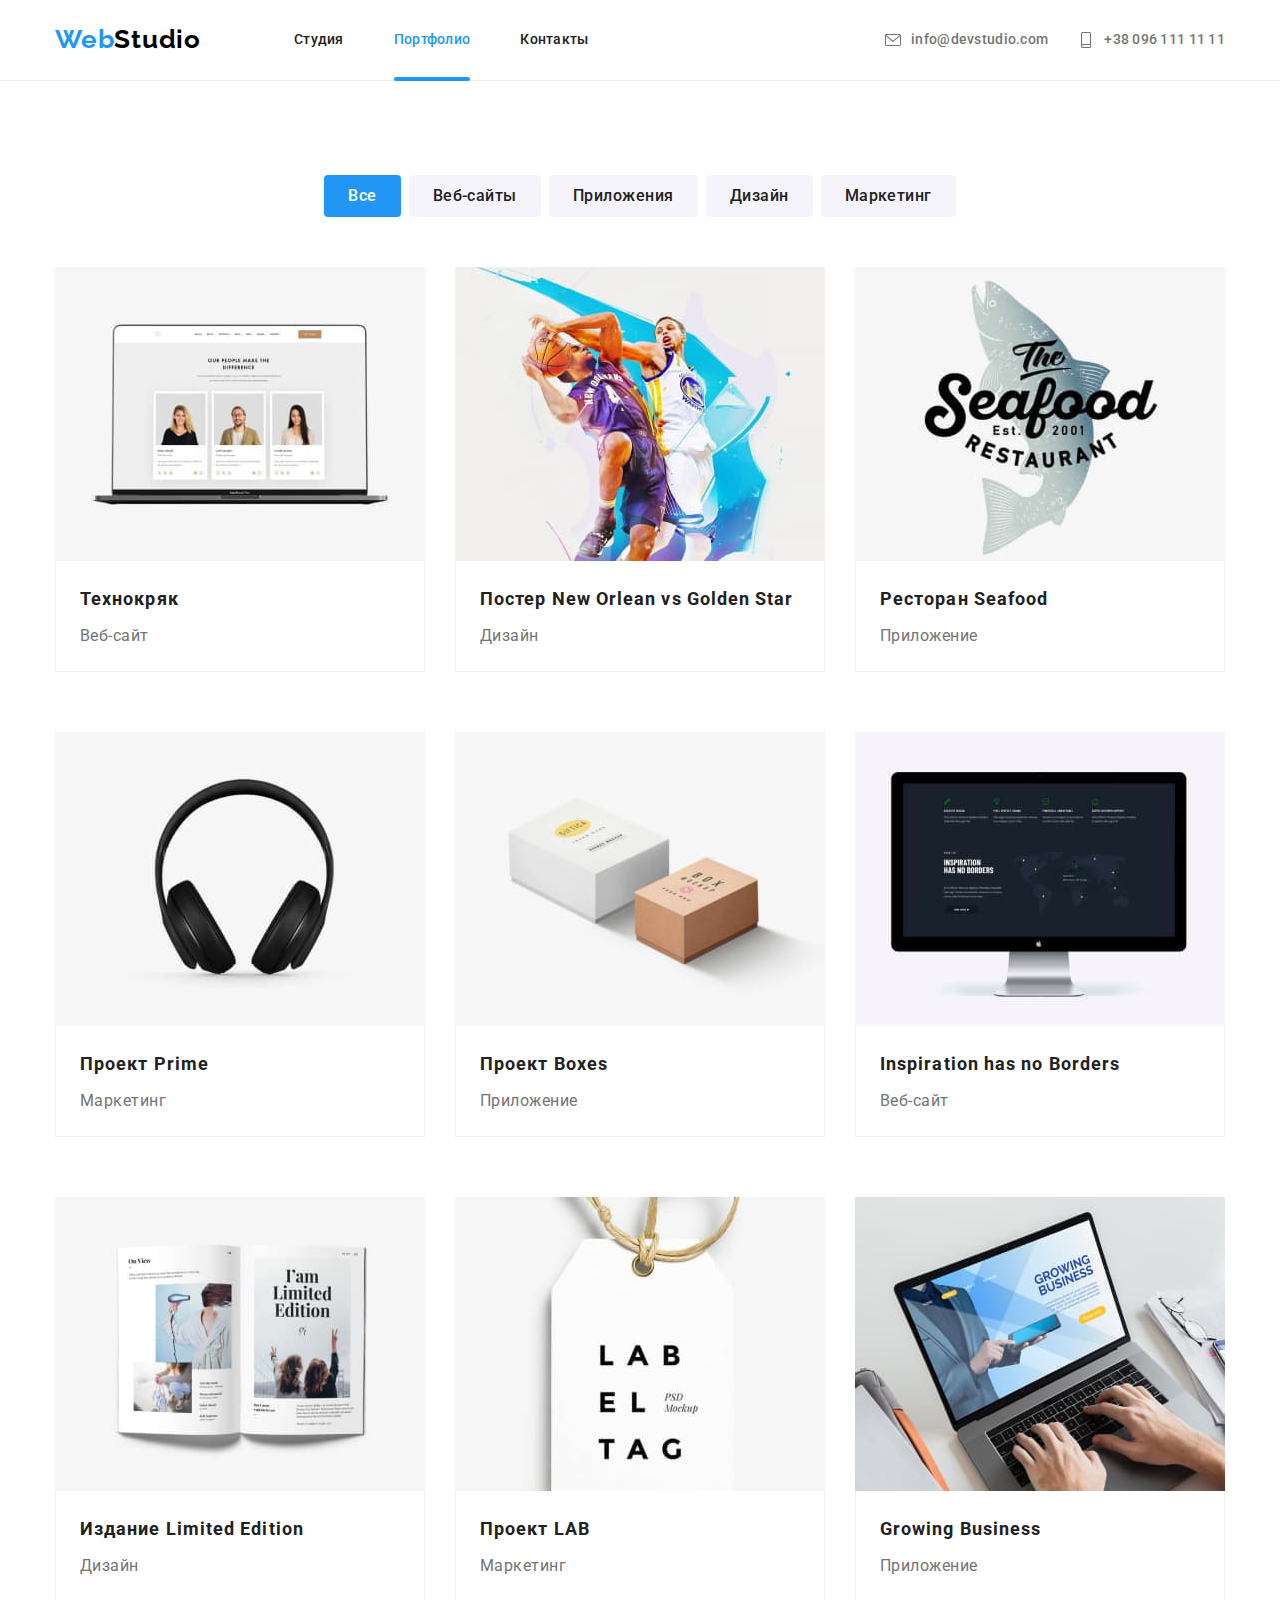
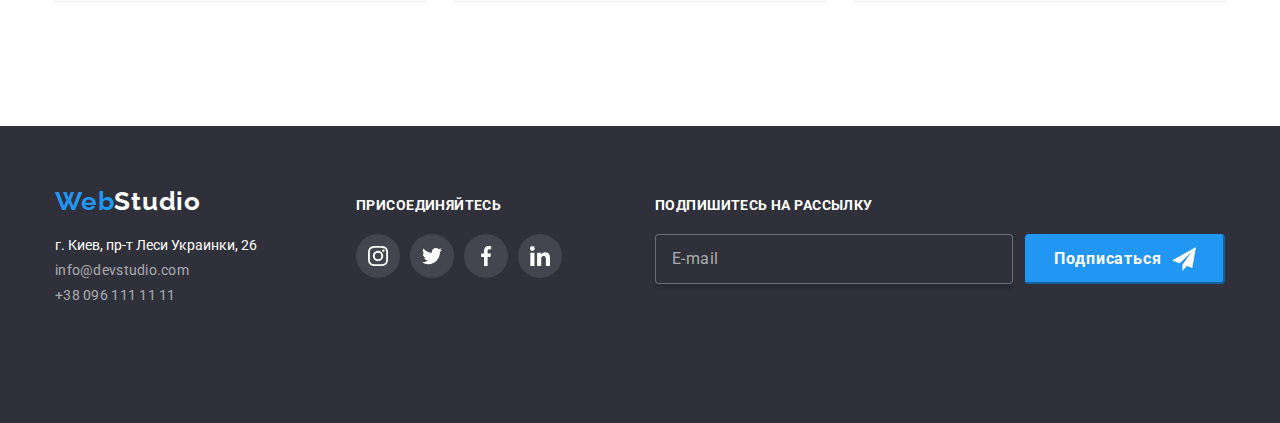
==== commit 1b06214f: "finally" ====
--- a/portfolio.html
+++ b/portfolio.html
@@ -21,8 +21,8 @@
                 <nav class="main-nav">
                     <ul class="main-nav__list">
                         <li class="main-nav__item"><a href="./index.html"
-                                class="main-nav__link main-nav__current">Студия</a></li>
-                        <li class="main-nav__item"><a href="./portfolio.html" class="main-nav__link">Портфолио</a></li>
+                                class="main-nav__link">Студия</a></li>
+                        <li class="main-nav__item"><a href="./portfolio.html" class="main-nav__link  main-nav__current">Портфолио</a></li>
                         <li class="main-nav__item"><a href="" class="main-nav__link">Контакты</a></li>
                     </ul>
                 </nav>
@@ -81,7 +81,12 @@
                     <li class="examples__item">
                         <a href="" class="examples__link">
                             <div class="examples__box">
-                                <img src="./images/company-1.jpg" alt="Веб-сайт" width="370" height="294" class="examples__photo">
+                                <picture>
+                                    <source srcset="./images/company-1-450.jpg 1x, ./images/company-1-450@2x.jpg 2x" media="(max-width: 767px)" width="450">
+                                    <source srcset="./images/company-1-354.jpg 1x, ./images/company-1-354@2x.jpg 2x" media="(max-width: 1199px)" width="354">
+                                    <source srcset="./images/company-1-370.jpg 1x, ./images/company-1-370@2x.jpg 2x" media="(min-width: 1200px)" width="370">
+                                    <img src="./images/company-1-370.jpg" alt="Веб-сайт" width="370" height="294" class="examples__photo">
+                                </picture>
                                 <p class="examples__text">Ресурс предлагает комплексные предложения с разным уровнем функционала и сервисов. Все это позволит посетителю получить
                                 исчерпывающие сведения о компании или частном лице.</p>
                             </div>
@@ -94,7 +99,12 @@
                     <li class="examples__item">
                         <a href="" class="examples__link">
                             <div class="examples__box">
-                                <img src="./images/company-2.jpg" alt="Дизайн" width="370" height="294" class="examples__photo">
+                                <picture>
+                                    <source srcset="./images/company-2-450.jpg 1x, ./images/company-2-450@2x.jpg 2x" media="(max-width: 767px)" width="450">
+                                    <source srcset="./images/company-2-354.jpg 1x, ./images/company-2-354@2x.jpg 2x" media="(max-width: 1199px)" width="354">
+                                    <source srcset="./images/company-2-370.jpg 1x, ./images/company-2-370@2x.jpg 2x" media="(min-width: 1200px)" width="370">
+                                    <img src="./images/company-2-370.jpg" alt="Дизайн" width="370" height="294" class="examples__photo">
+                                </picture>
                                 <p class="examples__text">Ресурс предлагает комплексные предложения с разным уровнем функционала и сервисов. Все это позволит посетителю получить
                                 исчерпывающие сведения о компании или частном лице.</p>
                             </div>
@@ -107,7 +117,12 @@
                     <li class="examples__item">
                         <a href="" class="examples__link">
                             <div class="examples__box">
-                                <img src="./images/company-3.jpg" alt="Приложение" width="370" height="294" class="examples__photo">
+                                <picture>
+                                    <source srcset="./images/company-3-450.jpg 1x, ./images/company-3-450@2x.jpg 2x" media="(max-width: 767px)" width="450">
+                                    <source srcset="./images/company-3-354.jpg 1x, ./images/company-3-354@2x.jpg 2x" media="(max-width: 1199px)" width="354">
+                                    <source srcset="./images/company-3-370.jpg 1x, ./images/company-3-370@2x.jpg 2x" media="(min-width: 1200px)" width="370">
+                                    <img src="./images/company-3-370.jpg" alt="Приложение" width="370" height="294" class="examples__photo">
+                                </picture>
                                 <p class="examples__text">Ресурс предлагает комплексные предложения с разным уровнем функционала и сервисов. Все это
                                     позволит посетителю получить исчерпывающие сведения о компании или частном лице.</p>
                             </div>
@@ -120,7 +135,12 @@
                     <li class="examples__item">
                         <a href="" class="examples__link">
                             <div class="examples__box">
-                                <img src="./images/company-4.jpg" alt="Маркетинг" width="370" height="294" class="examples__photo">
+                                <picture>
+                                    <source srcset="./images/company-4-450.jpg 1x, ./images/company-4-450@2x.jpg 2x" media="(max-width: 767px)" width="450">
+                                    <source srcset="./images/company-4-354.jpg 1x, ./images/company-4-354@2x.jpg 2x" media="(max-width: 1199px)" width="354">
+                                    <source srcset="./images/company-4-370.jpg 1x, ./images/company-4-370@2x.jpg 2x" media="(min-width: 1200px)" width="370">
+                                    <img src="./images/company-4-370.jpg" alt="Маркетинг" width="370" height="294" class="examples__photo">
+                                </picture>
                                 <p class="examples__text">Ресурс предлагает комплексные предложения с разным уровнем функционала и сервисов. Все это
                                     позволит посетителю получить исчерпывающие сведения о компании или частном лице.</p>
                             </div>
@@ -133,7 +153,12 @@
                     <li class="examples__item">
                         <a href="" class="examples__link">
                             <div class="examples__box">
-                                <img src="./images/company-5.jpg" alt="Приложение" width="370" height="294" class="examples__photo">
+                                <picture>
+                                    <source srcset="./images/company-5-450.jpg 1x, ./images/company-5-450@2x.jpg 2x" media="(max-width: 767px)" width="450">
+                                    <source srcset="./images/company-5-354.jpg 1x, ./images/company-5-354@2x.jpg 2x" media="(max-width: 1199px)" width="354">
+                                    <source srcset="./images/company-5-370.jpg 1x, ./images/company-5-370@2x.jpg 2x" media="(min-width: 1200px)" width="370">
+                                    <img src="./images/company-5-370.jpg" alt="Приложение" width="370" height="294" class="examples__photo">
+                                </picture>
                                 <p class="examples__text">Ресурс предлагает комплексные предложения с разным уровнем функционала и сервисов. Все это
                                     позволит посетителю получить исчерпывающие сведения о компании или частном лице.</p>
                             </div>
@@ -146,7 +171,12 @@
                     <li class="examples__item">
                         <a href="" class="examples__link">
                             <div class="examples__box">
-                                <img src="./images/company-6.jpg" alt="Веб-сайт" width="370" height="294" class="examples__photo">
+                                <picture>
+                                    <source srcset="./images/company-6-450.jpg 1x, ./images/company-6-450@2x.jpg 2x" media="(max-width: 767px)" width="450">
+                                    <source srcset="./images/company-6-354.jpg 1x, ./images/company-6-354@2x.jpg 2x" media="(max-width: 1199px)" width="354">
+                                    <source srcset="./images/company-6-370.jpg 1x, ./images/company-6-370@2x.jpg 2x" media="(min-width: 1200px)" width="370">
+                                    <img src="./images/company-6-370.jpg" alt="Веб-сайт" width="370" height="294" class="examples__photo">
+                                </picture>
                                 <p class="examples__text">Ресурс предлагает комплексные предложения с разным уровнем функционала и сервисов. Все это
                                     позволит посетителю получить исчерпывающие сведения о компании или частном лице.</p>
                             </div>
@@ -159,7 +189,12 @@
                     <li class="examples__item">
                         <a href="" class="examples__link">
                             <div class="examples__box">
-                                <img src="./images/company-7.jpg" alt="Дизайн" width="370" height="294" class="examples__photo">
+                                <picture>
+                                    <source srcset="./images/company-7-450.jpg 1x, ./images/company-7-450@2x.jpg 2x" media="(max-width: 767px)" width="450">
+                                    <source srcset="./images/company-7-354.jpg 1x, ./images/company-7-354@2x.jpg 2x" media="(max-width: 1199px)" width="354">
+                                    <source srcset="./images/company-7-370.jpg 1x, ./images/company-7-370@2x.jpg 2x" media="(min-width: 1200px)" width="370">
+                                    <img src="./images/company-7-370.jpg" alt="Дизайн" width="370" height="294" class="examples__photo">
+                                </picture>
                                 <p class="examples__text">Ресурс предлагает комплексные предложения с разным уровнем функционала и сервисов. Все это
                                     позволит посетителю получить исчерпывающие сведения о компании или частном лице.</p>
                             </div>
@@ -172,7 +207,12 @@
                     <li class="examples__item">
                         <a href="" class="examples__link">
                             <div class="examples__box">
-                                <img src="./images/company-8.jpg" alt="Маркетинг" width="370" height="294" class="examples__photo">
+                                <picture>
+                                    <source srcset="./images/company-8-450.jpg 1x, ./images/company-8-450@2x.jpg 2x" media="(max-width: 767px)" width="450">
+                                    <source srcset="./images/company-8-354.jpg 1x, ./images/company-8-354@2x.jpg 2x" media="(max-width: 1199px)" width="354">
+                                    <source srcset="./images/company-8-370.jpg 1x, ./images/company-8-370@2x.jpg 2x" media="(min-width: 1200px)" width="370">
+                                    <img src="./images/company-8-370.jpg" alt="Маркетинг" width="370" height="294" class="examples__photo">
+                                </picture>
                                 <p class="examples__text">Ресурс предлагает комплексные предложения с разным уровнем функционала и сервисов. Все это
                                     позволит посетителю получить исчерпывающие сведения о компании или частном лице.</p>
                             </div>
@@ -185,7 +225,12 @@
                     <li class="examples__item">
                         <a href="" class="examples__link">
                             <div class="examples__box">
-                                <img src="./images/company-9.jpg" alt="Приложение" width="370" height="294" class="examples__photo">
+                                <picture>
+                                    <source srcset="./images/company-9-450.jpg 1x, ./images/company-9-450@2x.jpg 2x" media="(max-width: 767px)" width="450">
+                                    <source srcset="./images/company-9-354.jpg 1x, ./images/company-9-354@2x.jpg 2x" media="(max-width: 1199px)" width="354">
+                                    <source srcset="./images/company-9-370.jpg 1x, ./images/company-9-370@2x.jpg 2x" media="(min-width: 1200px)" width="370">
+                                    <img src="./images/company-9-370.jpg" alt="Приложение" width="370" height="294" class="examples__photo">
+                                </picture>
                                 <p class="examples__text">Ресурс предлагает комплексные предложения с разным уровнем функционала и сервисов. Все это
                                     позволит посетителю получить исчерпывающие сведения о компании или частном лице.</p>
                             </div>
--- a/css/main.min.css
+++ b/css/main.min.css
@@ -1,2 +1,2 @@
-body{font-family:Roboto;font-size:14px;color:#757575;background-color:#fff}h1,h2,h3,p,ul{margin:0;padding:0}.container{margin-left:auto;margin-right:auto;padding-left:15px;padding-right:15px}@media screen and (min-width: 480px){.container{width:480px}}@media screen and (min-width: 768px){.container{width:768px}}@media screen and (min-width: 1200px){.container{width:1200px}}.header__contacts-list,.main-nav__list,.mobile-socials,.benefits__list,.employment__list,.team__list,.socials,.clients__list,.footer__socials,.address__contacts,.filter,.examples{list-style-type:none}.section{padding-top:60px;padding-bottom:60px}@media screen and (min-width: 1200px){.section{padding-top:94px;padding-bottom:94px}}.hero,.hero__btn,.benefits__container,.employment__box,.socials__link,.footer__socials-link,.btn,.modal__btn,.agreement__label{display:flex;align-items:center;justify-content:center}.benefits__title,.agreement__input,.portfolio__title{position:absolute;width:1px;height:1px;margin:-1px;border:0;padding:0;white-space:nowrap;clip-path:inset(100%);clip:rect(0 0 0 0);overflow:hidden}.employment__title,.team__title,.clients__title{margin-bottom:30px;font-weight:700;font-size:28px;line-height:1.17;text-align:center;letter-spacing:0.03em;color:#212121}.header{border-bottom:1px solid #ececec;position:relative}.header .container{display:flex;align-items:center}@media screen and (min-width: 768px) and (max-width: 1199px){.header .container{justify-content:space-between}}.header__logo{font-family:Raleway;font-weight:700;font-size:26px;line-height:1.19;letter-spacing:0.03em;color:#000;text-decoration:none;padding-top:24px;padding-bottom:25px}@media screen and (min-width: 1200px){.header__logo{margin-right:93px}}.header__logo-accent{color:#2196f3}@media screen and (min-width: 768px){.header__contacts-list{margin-left:84px}}@media screen and (min-width: 1200px){.header__contacts-list{display:flex;margin-left:0}}.header__contacts-link{display:flex;align-items:center;text-decoration:none;font-style:normal;font-weight:500;font-size:34px;line-height:1.18;letter-spacing:0.02em;color:#757575;transition:color 250ms cubic-bezier(0.4, 0, 0.2, 1)}@media screen and (min-width: 768px){.header__contacts-link{font-size:12px;line-height:1.17}}@media screen and (min-width: 1200px){.header__contacts-link{font-size:14px;line-height:1.14;padding-top:32px;padding-bottom:32px}}.header__contacts-link:hover,.header__contacts-link:focus{color:#2196f3}.header__contacts-link:visited{color:#757575}.header__contacts-item:first-child{margin-bottom:32px}@media screen and (min-width: 768px){.header__contacts-item:first-child{padding-top:21px;padding-bottom:5px;margin-bottom:0}}@media screen and (min-width: 1200px){.header__contacts-item:first-child{margin-right:30px;padding-top:0;padding-bottom:0}}.header__contacts-item:last-child{margin-bottom:64px}@media screen and (min-width: 768px){.header__contacts-item:last-child{margin-left:-2px;padding-top:5px;padding-bottom:21px;margin-block:0}}@media screen and (min-width: 1200px){.header__contacts-item:last-child{margin-left:0px;padding-top:0;padding-bottom:0}}.header__contacts-icon{margin-right:10px;height:14px;width:14px;fill:#757575;transition:fill 250ms cubic-bezier(0.4, 0, 0.2, 1)}@media screen and (min-width: 1200px){.header__contacts-icon{height:16px;width:16px}}.header__contacts-link:hover .header__contacts-icon,.header__contacts-link:focus .header__contacts-icon{fill:#2196f3}.main-nav{margin-right:auto}@media screen and (min-width: 768px){.main-nav__list{display:flex}}.main-nav__item{margin-right:50px;position:relative}.main-nav__item:last-child{margin-right:0}@media screen and (max-width: 767px){.main-nav__item:last-child{margin-bottom:32px}}@media screen and (max-width: 767px){.main-nav__item{margin-bottom:32px}}.main-nav__link{display:block;text-decoration:none;color:#212121;font-weight:500;font-size:40px;line-height:1.18;letter-spacing:0.02em;transition:color 250ms cubic-bezier(0.4, 0, 0.2, 1)}@media screen and (min-width: 768px){.main-nav__link{font-size:14px;line-height:1.14;padding-top:32px;padding-bottom:32px}}.main-nav__link:visited{color:#212121}.main-nav__link:hover,.main-nav__link:focus{color:#2196f3}.main-nav__current{color:#2196f3}@media screen and (min-width: 768px){.main-nav__current::after{content:'';display:block;background:#2196f3;border-radius:2px;height:4px;width:100%;position:absolute;bottom:-1px}}.nav-btn{display:inline-flex;position:absolute;right:15px;top:10px;margin:0;padding:0;border:none;background-color:transparent}@media screen and (min-width: 768px){.nav-btn{display:none}}.nav-btn__icon-close,.nav-btn__icon-menu{fill:#000;transition:fill 250ms cubic-bezier(0.4, 0, 0.2, 1)}.nav-btn:hover,.nav-btn:focus{cursor:pointer}.nav-btn:hover .nav-btn__icon-close,.nav-btn:hover .nav-btn__icon-menu,.nav-btn:focus .nav-btn__icon-close,.nav-btn:focus .nav-btn__icon-menu{fill:#2196f3}.nav-btn .nav-btn__icon-close{display:none}.nav-btn.is-open .nav-btn__icon-close{display:block}.nav-btn.is-open .nav-btn__icon-menu{display:none}.nav-container.is-open{display:flex;flex-direction:column;justify-content:space-between}@media screen and (max-width: 767px){.nav-container{display:none;position:absolute;top:0;left:0;width:100%;height:100vh;background-color:#fff;padding:48px 40px}}@media screen and (min-width: 768px){.nav-container{display:flex;text-align:center}}@media screen and (min-width: 1200px){.nav-container{justify-content:space-between;width:100%}}.mobile-socials{display:flex}@media screen and (min-width: 768px){.mobile-socials{display:none}}@media screen and (max-width: 767px){.mobile-socials__item{margin-left:20px;position:relative}}@media screen and (max-width: 767px){.mobile-socials__item:first-child{margin-left:0}}@media screen and (max-width: 767px){.mobile-socials__item:first-child::before{content:'';display:none}}@media screen and (max-width: 767px){.mobile-socials__item::before{content:'';position:absolute;left:-11px;display:block;height:22px;width:1px;background-color:rgba(33,33,33,0.2)}}.mobile-socials__link{color:#2196f3;text-decoration:none;font-style:normal;font-weight:500;font-size:18px;line-height:1.22;letter-spacing:0.02em}.mobile-socials__link:visited{text-decoration:none}.hero{height:400px;margin-right:auto;margin-left:auto;background-repeat:no-repeat;background-color:#2f303a;max-width:480px;background-image:linear-gradient(to right, rgba(47,48,58,0.4), rgba(47,48,58,0.4)),url("../images/hero-bg-480.jpg");background-size:480px}@media (min-device-pixel-ratio: 2), (min-resolution: 192dpi), (min-resolution: 2dppx){.hero{background-image:linear-gradient(to right, rgba(47,48,58,0.4), rgba(47,48,58,0.4)),url("../images/hero-bg-480@2x.jpg")}}@media screen and (min-width: 768px){.hero{max-width:768px;background-image:linear-gradient(to right, rgba(47,48,58,0.4), rgba(47,48,58,0.4)),url("../images/hero-bg-768.jpg");background-size:768px}}@media screen and (min-width: 768px) and (min-device-pixel-ratio: 2), screen and (min-width: 768px) and (min-resolution: 192dpi), screen and (min-width: 768px) and (min-resolution: 2dppx){.hero{background-image:linear-gradient(to right, rgba(47,48,58,0.4), rgba(47,48,58,0.4)),url("../images/hero-bg-768@2x.jpg")}}@media screen and (min-width: 1200px){.hero{max-width:1600px;height:600px;background-image:linear-gradient(to right, rgba(47,48,58,0.4), rgba(47,48,58,0.4)),url("../images/hero-bg-1600.jpg");background-size:1600px}}@media screen and (min-width: 1200px) and (min-device-pixel-ratio: 2), screen and (min-width: 1200px) and (min-resolution: 192dpi), screen and (min-width: 1200px) and (min-resolution: 2dppx){.hero{background-image:linear-gradient(to right, rgba(47,48,58,0.4), rgba(47,48,58,0.4)),url("../images/hero-bg-1600@2x.jpg")}}.hero__title{font-weight:900;font-size:26px;line-height:1.62;margin-bottom:30px;text-align:center;letter-spacing:0.06em;text-transform:uppercase;color:#fff}@media screen and (min-width: 1200px){.hero__title{font-size:44px;line-height:1.36}}.hero__btn{margin-left:auto;margin-right:auto;padding:10px 32px 10px 32px;color:#fff;background-color:#2196f3;font-family:inherit;font-weight:700;font-size:16px;line-height:1.88;letter-spacing:0.06em;cursor:pointer;border-radius:4px;border-color:transparent;transition:background-color 250ms cubic-bezier(0.4, 0, 0.2, 1)}.hero__btn:hover,.hero__btn:focus{background-color:#188ce8}@media screen and (min-width: 768px){.benefits__list{display:flex;flex-wrap:wrap}}.benefits__container{margin-bottom:30px;height:120px;width:100%;background-color:#f5f4fa}.benefits__icon{height:70px;width:70px}.benefits__item{width:100%}@media screen and (min-width: 768px){.benefits__item{width:354px;margin-left:30px}}@media screen and (min-width: 1200px){.benefits__item{width:270px}}@media screen and (min-width: 1200px){.benefits__item:first-child{margin-left:0}}@media screen and (min-width: 768px) and (max-width: 1199px){.benefits__item:nth-child(2n+1){margin-left:0}}@media screen and (min-width: 768px) and (max-width: 1199px){.benefits__item:nth-child(-n+2){margin-bottom:30px}}.benefits__item-title{margin-bottom:10px;color:#212121;font-weight:700;font-size:14px;line-height:1.14;letter-spacing:0.03em;text-transform:uppercase;text-align:center}@media screen and (min-width: 768px){.benefits__item-title{text-align:left}}.benefits__item-text{line-height:1.71;letter-spacing:0.03em}.employment{display:none;padding-bottom:94px}@media screen and (min-width: 1200px){.employment{display:block}}.employment__list{display:flex}.employment__img{display:block}.employment__item{margin-right:30px;position:relative}.employment__item:last-child{margin-right:0}.employment__item-title{font-family:Roboto;font-weight:700;font-size:14px;line-height:1.14;letter-spacing:0.03em;text-transform:uppercase;color:#fff}.employment__img{display:block;max-width:100%;height:auto}.employment__img::after{content:'';display:block;width:100%}.employment__box{position:absolute;transform:translate(0, -100%);width:100%;height:70px;background-color:rgba(47,48,58,0.8)}.team{background-color:#f5f4fa}@media screen and (min-width: 1200px){.team__title{font-size:36px;margin-bottom:50px}}@media screen and (min-width: 768px){.team__list{display:flex;flex-wrap:wrap}}.member{width:100%;background-color:#fff;box-shadow:0px 1px 3px rgba(0,0,0,0.12),0px 1px 1px rgba(0,0,0,0.14),0px 2px 1px rgba(0,0,0,0.2);border-radius:0px 0px 4px 4px;margin-bottom:30px}@media screen and (min-width: 768px){.member{width:354px;margin-left:30px}}@media screen and (min-width: 1200px){.member{width:270px;margin-bottom:0}}.member:last-child{margin-bottom:0}@media screen and (min-width: 768px){.member:nth-last-child(-n+2){margin-bottom:0}}@media screen and (min-width: 768px) and (max-width: 1199px){.member:nth-child(2n+1){margin-left:0}}@media screen and (min-width: 1200px){.member:first-child{margin-left:0}}@media screen and (min-width: 768px) and (max-width: 1199px){.member:nth-child(-n+2){margin-bottom:30px}}.member__title{margin-bottom:10px;font-weight:500;font-size:16px;line-height:1.19;text-align:center;letter-spacing:0.03em;color:#212121}.member__description{padding-top:30px;padding-bottom:24px}@media screen and (min-width: 1200px){.member__description{padding-bottom:30px}}.member__text{margin-bottom:16px;font-weight:400;font-size:16px;line-height:1.19;text-align:center;letter-spacing:0.03em;color:#757575}.member__photo{display:block}.socials{display:flex;justify-content:center}.socials__item{margin-left:10px}.socials__item:first-child{margin-left:0}.socials__link{height:44px;width:44px;border-radius:50%;background-color:#fff;transition:background-color 250ms cubic-bezier(0.4, 0, 0.2, 1)}.socials__link:hover,.socials__link:focus{background-color:#2196f3}.socials__link:hover .socials__icon,.socials__link:focus .socials__icon{fill:#fff}.socials__icon{fill:#afb1b8;height:20px;width:20px;transition:fill 250ms cubic-bezier(0.4, 0, 0.2, 1)}@media screen and (min-width: 1200px){.clients__title{font-size:36px;margin-bottom:50px}}.clients__list{display:flex;flex-wrap:wrap}.clients__item{margin-left:auto;margin-right:auto;margin-bottom:30px}@media screen and (min-width: 480px){.clients__item{margin-left:30px}}@media screen and (max-width: 479px){.clients__item:last-child{margin-bottom:0}}@media screen and (min-width: 480px) and (max-width: 767px){.clients__item:nth-child(2n+1){margin-left:0}}@media screen and (min-width: 480px) and (max-width: 767px){.clients__item:nth-last-child(-n+2){margin-bottom:0}}@media screen and (min-width: 768px) and (max-width: 1199px){.clients__item:nth-last-child(-n+3){margin-bottom:0}}@media screen and (min-width: 768px) and (max-width: 1199px){.clients__item:nth-child(3n+1){margin-left:0}}@media screen and (min-width: 1200px){.clients__item:first-child{margin-left:0}}.clients__link{display:flex;height:92px;width:210px;border:1px solid #afb1b8;border-radius:4px;transition:border-color 250ms cubic-bezier(0.4, 0, 0.2, 1)}@media screen and (min-width: 768px){.clients__link{width:226px}}@media screen and (min-width: 1200px){.clients__link{width:170px}}.clients__link:hover,.clients__link:focus{border-color:#2196f3}.clients__link:hover .clients__icon,.clients__link:focus .clients__icon{fill:#2196f3}.clients__icon{fill:#afb1b8;transition:fill 250ms cubic-bezier(0.4, 0, 0.2, 1)}.footer{padding-top:60px;padding-bottom:60px;background-color:#2f303a}.footer__socials-container{display:flex;flex-direction:column;align-items:center;margin-bottom:60px}@media screen and (min-width: 1200px){.footer__socials-container{margin-left:70px;display:block}}.footer__call{font-family:Roboto;font-weight:700;font-size:14px;line-height:1.14;letter-spacing:0.03em;text-transform:uppercase;color:#fff}.footer__socials{display:flex;margin-top:20px}.footer__socials-icon{fill:#fff;height:20px;width:20px}.footer__socials-link{height:44px;width:44px;border-radius:50%;background-color:rgba(255,255,255,0.1);transition:background-color 250ms cubic-bezier(0.4, 0, 0.2, 1)}.footer__socials-link:hover,.footer__socials-link:focus{background-color:#2196f3}.footer__form{display:flex;flex-direction:column;align-items:center;width:100%}@media screen and (min-width: 1200px){.footer__form{margin-left:93px;width:570px;display:block}}.footer__form-box{display:flex;flex-direction:column;align-items:center;margin-top:20px;width:100%}@media screen and (min-width: 1200px){.footer__form-box{flex-direction:row}}.footer__input{border:1px solid rgba(255,255,255,0.3);box-sizing:border-box;box-shadow:0px 4px 4px rgba(0,0,0,0.15);border-radius:4px;width:100%;height:50px;background-color:#2f303a;margin-bottom:20px;padding-left:16px;color:#fff}@media screen and (min-width: 768px){.footer__input{width:450px}}@media screen and (min-width: 1200px){.footer__input{width:358px;margin-right:12px;margin-bottom:0}}.footer__input::placeholder{font-family:Roboto;font-style:normal;font-weight:400;font-size:16px;line-height:1.25;display:flex;align-items:center;letter-spacing:0.03em;color:rgba(255,255,255,0.6)}.footer .container{display:flex;flex-direction:column;align-items:center}@media screen and (min-width: 768px){.footer .container{display:flex;flex-direction:row;flex-wrap:wrap;justify-content:space-around;align-items:baseline}}@media screen and (min-width: 1200px){.footer .container{flex-wrap:nowrap;justify-content:space-between}}.address{display:flex;flex-direction:column;align-items:center;width:232px;margin-bottom:60px}@media screen and (min-width: 1200px){.address{display:block}}.address__logo{display:inline-block;margin-bottom:20px;font-family:Raleway;font-weight:700;font-size:24px;line-height:1.17;letter-spacing:0.03em;color:#fff;text-decoration:none}@media screen and (min-width: 1200px){.address__logo{font-size:26px;line-height:1.19}}.address__logo-accent{color:#2196f3}.address__location{margin-bottom:9px;color:#fff;font-style:normal}.address__contacts{display:flex;flex-direction:column;align-items:center}@media screen and (min-width: 1200px){.address__contacts{display:block}}.address__item:first-child{margin-bottom:9px}.address__link{text-decoration:none;font-style:normal;font-weight:400;font-size:14px;line-height:1.14px;letter-spacing:0.02em;color:rgba(255,255,255,0.6);transition:color 250ms cubic-bezier(0.4, 0, 0.2, 1)}.address__link:hover,.address__link:focus{color:#2196f3}.address__link:visited{color:rgba(255,255,255,0.6)}.btn{background-color:#2196f3;width:200px;height:50px;border-radius:4px;border-color:#2196f3;cursor:pointer;transition:background-color 250ms cubic-bezier(0.4, 0, 0.2, 1),box-shadow 250ms cubic-bezier(0.4, 0, 0.2, 1)}.btn:hover,.btn:focus{background-color:#188ce8;box-shadow:0px 4px 4px rgba(0,0,0,0.15)}.btn__txt{color:#fff;font-family:Roboto;font-style:normal;font-weight:700;font-size:16px;line-height:1.88;letter-spacing:0.06em;margin-right:10px}.btn__icon{fill:#fff;height:24px;width:24px}.back-drop{position:fixed;top:0;left:0;opacity:1;width:100%;height:100%;background-color:rgba(0,0,0,0.2);transition:opacity 250ms cubic-bezier(0.4, 0, 0.2, 1),visibility 250ms cubic-bezier(0.4, 0, 0.2, 1);visibility:visible;overflow-y:scroll}.back-drop.is-hidden{opacity:0;pointer-events:none;visibility:hidden}.back-drop.is-hidden .modal{transform:translate(-50%, -50%) scale(0.5)}.modal{position:absolute;top:50%;left:50%;width:450px;padding:40px;border-radius:4px;background:#fff;box-shadow:0px 1px 3px rgba(0,0,0,0.12),0px 1px 1px rgba(0,0,0,0.14),0px 2px 1px rgba(0,0,0,0.2);transform:translate(-50%, -50%) scale(1);transition:transform 250ms cubic-bezier(0.4, 0, 0.2, 1)}@media screen and (min-width: 1200px){.modal{width:528px}}.modal__btn{position:absolute;top:8px;right:8px;padding:0;width:30px;height:30px;border-radius:50%;border-width:1px;border-color:rgba(0,0,0,0.1);background-color:#fff;cursor:pointer}.modal__btn:focus .modal__icon,.modal__btn:hover .modal__icon{fill:#2196f3}.modal__icon{fill:#000;height:18px;width:18px;transition:fill 250ms cubic-bezier(0.4, 0, 0.2, 1)}.modal-form__call{display:inline-block;margin-bottom:12px;font-family:Roboto;font-weight:700;font-size:20px;line-height:1.15;text-align:center;letter-spacing:0.03em;color:#212121}.modal-form__field{position:relative;margin-bottom:10px}.modal-form__name{display:inline-block;font-family:Roboto;font-weight:400;font-size:12px;line-height:1.16;letter-spacing:0.01em;margin-bottom:4px}.modal-form__input{display:inline-block;width:100%;height:40px;padding-left:42px;border:1px solid rgba(33,33,33,0.2);box-sizing:border-box;border-radius:4px;transition:border-color 250ms cubic-bezier(0.4, 0, 0.2, 1)}.modal-form__input:focus{border-color:#2196f3}.modal-form__input:focus+.modal-form__icon{fill:#2196f3}.modal-form__icon{position:absolute;top:29px;left:12px;fill:#212121;height:18px;width:18px;transition:fill 250ms cubic-bezier(0.4, 0, 0.2, 1)}.modal-form__comment{margin-bottom:20px;width:100%}.modal-form__textarea{display:inline-block;resize:none;width:100%;height:120px;padding:12px 16px;border:1px solid rgba(33,33,33,0.2);box-sizing:border-box;border-radius:4px;transition:border-color 250ms cubic-bezier(0.4, 0, 0.2, 1)}.modal-form__textarea::placeholder{font-family:Roboto;font-size:12px;line-height:1.16;letter-spacing:0.01em;color:rgba(117,117,117,0.5)}.modal-form .btn{display:flex;justify-content:center;margin-left:auto;margin-right:auto}.agreement{margin-bottom:30px}@media screen and (min-width: 1200px){.agreement{padding-left:12px}}.agreement__text{font-family:Roboto;font-weight:400;font-size:12px;line-height:1.17;letter-spacing:0.03em}@media screen and (min-width: 1200px){.agreement__text{font-size:14px;line-height:1.71}}.agreement__input:checked+.agreement__checkbox{background-color:#2196f3;box-shadow:inset 0 0 0 2px #2196f3}.agreement__input:focus+.agreement__checkbox{box-shadow:inset 0 0 0 2px #2196f3}.agreement__checkbox{margin-right:8px;box-sizing:border-box;width:16px;height:15px;fill:#fff;border-radius:2px;transition:box-shadow 250ms cubic-bezier(0.4, 0, 0.2, 1),background-color 250ms cubic-bezier(0.4, 0, 0.2, 1);box-shadow:inset 0 0 0 2px #212121}.agreement__link{color:#2196f3}.filter{display:flex;justify-content:left;margin-bottom:40px;flex-wrap:wrap}@media screen and (min-width: 768px){.filter{margin-bottom:30px;justify-content:center}}@media screen and (min-width: 1200px){.filter{margin-bottom:50px}}.filter__item{margin-right:8px}@media screen and (max-width: 767px){.filter__item:nth-child(-n+3){margin-bottom:15px}}.filter__item:last-child{margin-right:0}.filter__btn{padding:6px 22px;font-family:inherit;font-weight:500;font-size:16px;line-height:1.62;text-align:center;letter-spacing:0.03em;cursor:pointer;color:#212121;background-color:#f5f4fa;border-radius:4px;border-color:transparent;transition:background-color 250ms cubic-bezier(0.4, 0, 0.2, 1),color 250ms cubic-bezier(0.4, 0, 0.2, 1),box-shadow 250ms cubic-bezier(0.4, 0, 0.2, 1)}.filter__btn:hover,.filter__btn:focus{background-color:#2196f3;color:#fff;box-shadow:0px 3px 1px,0px 1px 2px rgba(0,0,0,0.08),0px 2px 2px rgba(0,0,0,0.12)}.filter__current{background-color:#2196f3;color:#fff;box-shadow:0px 3px 1px,0px 1px 2px rgba(0,0,0,0.08),0px 2px 2px rgba(0,0,0,0.12)}@media screen and (min-width: 768px){.examples{display:flex;flex-wrap:wrap}}.examples__item{margin-bottom:30px}@media screen and (min-width: 768px){.examples__item:nth-child(2n){margin-left:30px}}@media screen and (max-width: 1199px){.examples__item:last-child{margin-bottom:0}}@media screen and (min-width: 1200px){.examples__item{margin-left:30px;margin-top:30px}}@media screen and (min-width: 1200px){.examples__item:nth-child(3n+1){margin-left:0}}@media screen and (min-width: 1200px){.examples__item:nth-last-child(n+7){margin-top:0}}.examples__link{display:block;width:450px;text-decoration:none;transition:box-shadow 250ms cubic-bezier(0.4, 0, 0.2, 1)}@media screen and (min-width: 768px){.examples__link{width:354px}}@media screen and (min-width: 1200px){.examples__link{width:370px}}.examples__link:hover,.examples__link:focus{box-shadow:0px 1px 1px rgba(0,0,0,0.12),0px 4px 4px rgba(0,0,0,0.06),1px 4px 6px rgba(0,0,0,0.16)}.examples__link:hover .examples__text,.examples__link:focus .examples__text{transform:translate(0, -100%)}.examples__box{position:relative;overflow:hidden}.examples__text{font-family:'Roboto';font-weight:400;font-size:18px;line-height:1.56;letter-spacing:0.03em;background-color:rgba(33,150,243,0.9);color:#fff;position:absolute;top:100%;left:0;height:100%;padding:63px 24px;transition:transform 250ms cubic-bezier(0.4, 0, 0.2, 1)}.examples__description{padding:20px 24px;border-bottom:1px solid #eee;border-left:1px solid #eee;border-right:1px solid #eee}.examples__name{margin-bottom:4px;font-style:normal;font-weight:bold;font-size:18px;line-height:2;letter-spacing:0.06em;color:#212121}.examples__field{font-size:16px;line-height:1.88;letter-spacing:0.03em;color:#757575}.examples__photo{display:block}
+body{font-family:Roboto;font-size:14px;color:#757575;background-color:#fff}h1,h2,h3,p,ul{margin:0;padding:0}.container{margin-left:auto;margin-right:auto;padding-left:15px;padding-right:15px}@media screen and (min-width: 480px){.container{width:480px}}@media screen and (min-width: 768px){.container{width:768px}}@media screen and (min-width: 1200px){.container{width:1200px}}.header__contacts-list,.main-nav__list,.mobile-socials,.benefits__list,.employment__list,.team__list,.socials,.clients__list,.footer__socials,.address__contacts,.filter,.examples{list-style-type:none}.section{padding-top:60px;padding-bottom:60px}@media screen and (min-width: 1200px){.section{padding-top:94px;padding-bottom:94px}}.hero,.hero__btn,.benefits__container,.employment__box,.socials__link,.footer__socials-link,.btn,.modal__btn,.agreement__label{display:flex;align-items:center;justify-content:center}.benefits__title,.agreement__input,.portfolio__title{position:absolute;width:1px;height:1px;margin:-1px;border:0;padding:0;white-space:nowrap;clip-path:inset(100%);clip:rect(0 0 0 0);overflow:hidden}.employment__title,.team__title,.clients__title{margin-bottom:30px;font-weight:700;font-size:28px;line-height:1.17;text-align:center;letter-spacing:0.03em;color:#212121}.header{border-bottom:1px solid #ececec;position:relative}.header .container{display:flex;align-items:center}@media screen and (min-width: 768px) and (max-width: 1199px){.header .container{justify-content:space-between}}.header__logo{font-family:Raleway;font-weight:700;font-size:26px;line-height:1.19;letter-spacing:0.03em;color:#000;text-decoration:none;padding-top:24px;padding-bottom:25px}@media screen and (min-width: 1200px){.header__logo{margin-right:93px}}.header__logo-accent{color:#2196f3}@media screen and (min-width: 768px){.header__contacts-list{margin-left:84px}}@media screen and (min-width: 1200px){.header__contacts-list{display:flex;margin-left:0}}.header__contacts-link{display:flex;align-items:center;text-decoration:none;font-style:normal;font-weight:500;font-size:34px;line-height:1.18;letter-spacing:0.02em;color:#757575;transition:color 250ms cubic-bezier(0.4, 0, 0.2, 1)}@media screen and (min-width: 768px){.header__contacts-link{font-size:12px;line-height:1.17}}@media screen and (min-width: 1200px){.header__contacts-link{font-size:14px;line-height:1.14;padding-top:32px;padding-bottom:32px}}.header__contacts-link:hover,.header__contacts-link:focus{color:#2196f3}.header__contacts-link:visited{color:#757575}.header__contacts-item:first-child{margin-bottom:32px}@media screen and (min-width: 768px){.header__contacts-item:first-child{padding-top:21px;padding-bottom:5px;margin-bottom:0}}@media screen and (min-width: 1200px){.header__contacts-item:first-child{margin-right:30px;padding-top:0;padding-bottom:0}}.header__contacts-item:last-child{margin-bottom:64px}@media screen and (min-width: 768px){.header__contacts-item:last-child{margin-left:-2px;padding-top:5px;padding-bottom:21px;margin-block:0}}@media screen and (min-width: 1200px){.header__contacts-item:last-child{margin-left:0px;padding-top:0;padding-bottom:0}}.header__contacts-icon{margin-right:10px;height:14px;width:14px;fill:#757575;transition:fill 250ms cubic-bezier(0.4, 0, 0.2, 1)}@media screen and (min-width: 1200px){.header__contacts-icon{height:16px;width:16px}}.header__contacts-link:hover .header__contacts-icon,.header__contacts-link:focus .header__contacts-icon{fill:#2196f3}.main-nav{margin-right:auto}@media screen and (min-width: 768px){.main-nav__list{display:flex}}.main-nav__item{margin-right:50px;position:relative}.main-nav__item:last-child{margin-right:0}@media screen and (max-width: 767px){.main-nav__item:last-child{margin-bottom:32px}}@media screen and (max-width: 767px){.main-nav__item{margin-bottom:32px}}.main-nav__link{display:block;text-decoration:none;color:#212121;font-weight:500;font-size:40px;line-height:1.18;letter-spacing:0.02em;transition:color 250ms cubic-bezier(0.4, 0, 0.2, 1)}@media screen and (min-width: 768px){.main-nav__link{font-size:14px;line-height:1.14;padding-top:32px;padding-bottom:32px}}.main-nav__link:hover,.main-nav__link:focus{color:#2196f3}.main-nav__current{color:#2196f3}@media screen and (min-width: 768px){.main-nav__current::after{content:'';display:block;background:#2196f3;border-radius:2px;height:4px;width:100%;position:absolute;bottom:-1px}}.nav-btn{display:inline-flex;position:absolute;right:15px;top:10px;z-index:3;margin:0;padding:0;border:none;background-color:transparent}@media screen and (min-width: 768px){.nav-btn{display:none}}.nav-btn__icon-close,.nav-btn__icon-menu{fill:#000;transition:fill 250ms cubic-bezier(0.4, 0, 0.2, 1)}.nav-btn:hover,.nav-btn:focus{cursor:pointer}.nav-btn:hover .nav-btn__icon-close,.nav-btn:hover .nav-btn__icon-menu,.nav-btn:focus .nav-btn__icon-close,.nav-btn:focus .nav-btn__icon-menu{fill:#2196f3}.nav-btn .nav-btn__icon-close{display:none}.nav-btn.is-open .nav-btn__icon-close{display:block}.nav-btn.is-open .nav-btn__icon-menu{display:none}.nav-container.is-open{display:flex;flex-direction:column;justify-content:space-between;z-index:2}@media screen and (max-width: 767px){.nav-container{display:none;position:absolute;top:0;left:0;width:100%;height:100vh;background-color:#fff;padding:48px 40px}}@media screen and (min-width: 768px){.nav-container{display:flex;text-align:center}}@media screen and (min-width: 1200px){.nav-container{justify-content:space-between;width:100%}}.mobile-socials{display:flex}@media screen and (min-width: 768px){.mobile-socials{display:none}}@media screen and (max-width: 767px){.mobile-socials__item{margin-left:20px;position:relative}}@media screen and (max-width: 767px){.mobile-socials__item:first-child{margin-left:0}}@media screen and (max-width: 767px){.mobile-socials__item:first-child::before{content:'';display:none}}@media screen and (max-width: 767px){.mobile-socials__item::before{content:'';position:absolute;left:-11px;display:block;height:22px;width:1px;background-color:rgba(33,33,33,0.2)}}.mobile-socials__link{color:#2196f3;text-decoration:none;font-style:normal;font-weight:500;font-size:18px;line-height:1.22;letter-spacing:0.02em}.mobile-socials__link:visited{text-decoration:none}.hero{height:400px;margin-right:auto;margin-left:auto;background-repeat:no-repeat;background-color:#2f303a;max-width:480px;background-image:linear-gradient(to right, rgba(47,48,58,0.4), rgba(47,48,58,0.4)),url("../images/hero-bg-480.jpg");background-size:480px}@media (min-device-pixel-ratio: 2), (min-resolution: 192dpi), (min-resolution: 2dppx){.hero{background-image:linear-gradient(to right, rgba(47,48,58,0.4), rgba(47,48,58,0.4)),url("../images/hero-bg-480@2x.jpg")}}@media screen and (min-width: 768px){.hero{max-width:768px;background-image:linear-gradient(to right, rgba(47,48,58,0.4), rgba(47,48,58,0.4)),url("../images/hero-bg-768.jpg");background-size:768px}}@media screen and (min-width: 768px) and (min-device-pixel-ratio: 2), screen and (min-width: 768px) and (min-resolution: 192dpi), screen and (min-width: 768px) and (min-resolution: 2dppx){.hero{background-image:linear-gradient(to right, rgba(47,48,58,0.4), rgba(47,48,58,0.4)),url("../images/hero-bg-768@2x.jpg")}}@media screen and (min-width: 1200px){.hero{max-width:1600px;height:600px;background-image:linear-gradient(to right, rgba(47,48,58,0.4), rgba(47,48,58,0.4)),url("../images/hero-bg-1600.jpg");background-size:1600px}}@media screen and (min-width: 1200px) and (min-device-pixel-ratio: 2), screen and (min-width: 1200px) and (min-resolution: 192dpi), screen and (min-width: 1200px) and (min-resolution: 2dppx){.hero{background-image:linear-gradient(to right, rgba(47,48,58,0.4), rgba(47,48,58,0.4)),url("../images/hero-bg-1600@2x.jpg")}}.hero__title{font-weight:900;font-size:26px;line-height:1.62;margin-bottom:30px;text-align:center;letter-spacing:0.06em;text-transform:uppercase;color:#fff}@media screen and (min-width: 1200px){.hero__title{font-size:44px;line-height:1.36}}.hero__btn{margin-left:auto;margin-right:auto;padding:10px 32px 10px 32px;color:#fff;background-color:#2196f3;font-family:inherit;font-weight:700;font-size:16px;line-height:1.88;letter-spacing:0.06em;cursor:pointer;border-radius:4px;border-color:transparent;transition:background-color 250ms cubic-bezier(0.4, 0, 0.2, 1)}.hero__btn:hover,.hero__btn:focus{background-color:#188ce8}@media screen and (min-width: 768px){.benefits__list{display:flex;flex-wrap:wrap}}.benefits__container{margin-bottom:30px;height:120px;width:100%;background-color:#f5f4fa}.benefits__icon{height:70px;width:70px}.benefits__item{width:100%}@media screen and (min-width: 768px){.benefits__item{width:354px;margin-left:30px}}@media screen and (min-width: 1200px){.benefits__item{width:270px}}@media screen and (min-width: 1200px){.benefits__item:first-child{margin-left:0}}@media screen and (min-width: 768px) and (max-width: 1199px){.benefits__item:nth-child(2n+1){margin-left:0}}@media screen and (min-width: 768px) and (max-width: 1199px){.benefits__item:nth-child(-n+2){margin-bottom:30px}}.benefits__item-title{margin-bottom:10px;color:#212121;font-weight:700;font-size:14px;line-height:1.14;letter-spacing:0.03em;text-transform:uppercase;text-align:center}@media screen and (min-width: 768px){.benefits__item-title{text-align:left}}.benefits__item-text{line-height:1.71;letter-spacing:0.03em}.employment{display:none;padding-bottom:94px}@media screen and (min-width: 1200px){.employment{display:block}}.employment__list{display:flex}.employment__img{display:block}.employment__item{margin-right:30px;position:relative}.employment__item:last-child{margin-right:0}.employment__item-title{font-family:Roboto;font-weight:700;font-size:14px;line-height:1.14;letter-spacing:0.03em;text-transform:uppercase;color:#fff}.employment__img{display:block;max-width:100%;height:auto}.employment__img::after{content:'';display:block;width:100%}.employment__box{position:absolute;transform:translate(0, -100%);width:100%;height:70px;background-color:rgba(47,48,58,0.8)}.team{background-color:#f5f4fa}@media screen and (min-width: 1200px){.team__title{font-size:36px;margin-bottom:50px}}@media screen and (min-width: 768px){.team__list{display:flex;flex-wrap:wrap}}.member{background-color:#fff;box-shadow:0px 1px 3px rgba(0,0,0,0.12),0px 1px 1px rgba(0,0,0,0.14),0px 2px 1px rgba(0,0,0,0.2);border-radius:0px 0px 4px 4px;margin-bottom:30px}@media screen and (min-width: 768px){.member{width:354px;margin-left:30px}}@media screen and (min-width: 1200px){.member{width:270px;margin-bottom:0}}.member:last-child{margin-bottom:0}@media screen and (min-width: 768px){.member:nth-last-child(-n+2){margin-bottom:0}}@media screen and (min-width: 768px) and (max-width: 1199px){.member:nth-child(2n+1){margin-left:0}}@media screen and (min-width: 1200px){.member:first-child{margin-left:0}}@media screen and (min-width: 768px) and (max-width: 1199px){.member:nth-child(-n+2){margin-bottom:30px}}.member__title{margin-bottom:10px;font-weight:500;font-size:16px;line-height:1.19;text-align:center;letter-spacing:0.03em;color:#212121}.member__description{padding-top:30px;padding-bottom:24px}@media screen and (min-width: 1200px){.member__description{padding-bottom:30px}}.member__text{margin-bottom:16px;font-weight:400;font-size:16px;line-height:1.19;text-align:center;letter-spacing:0.03em;color:#757575}.member__photo{display:block;max-width:100%}.socials{display:flex;justify-content:center}.socials__item{margin-left:10px}.socials__item:first-child{margin-left:0}.socials__link{height:44px;width:44px;border-radius:50%;background-color:#fff;transition:background-color 250ms cubic-bezier(0.4, 0, 0.2, 1)}.socials__link:hover,.socials__link:focus{background-color:#2196f3}.socials__link:hover .socials__icon,.socials__link:focus .socials__icon{fill:#fff}.socials__icon{fill:#afb1b8;height:20px;width:20px;transition:fill 250ms cubic-bezier(0.4, 0, 0.2, 1)}@media screen and (min-width: 1200px){.clients__title{font-size:36px;margin-bottom:50px}}.clients__list{display:flex;flex-wrap:wrap}.clients__item{margin-left:auto;margin-right:auto;margin-bottom:30px}@media screen and (min-width: 480px){.clients__item{margin-left:30px}}@media screen and (max-width: 479px){.clients__item:last-child{margin-bottom:0}}@media screen and (min-width: 480px) and (max-width: 767px){.clients__item:nth-child(2n+1){margin-left:0}}@media screen and (min-width: 480px) and (max-width: 767px){.clients__item:nth-last-child(-n+2){margin-bottom:0}}@media screen and (min-width: 768px) and (max-width: 1199px){.clients__item:nth-last-child(-n+3){margin-bottom:0}}@media screen and (min-width: 768px) and (max-width: 1199px){.clients__item:nth-child(3n+1){margin-left:0}}@media screen and (min-width: 1200px){.clients__item:first-child{margin-left:0}}.clients__link{display:flex;height:92px;width:210px;border:1px solid #afb1b8;border-radius:4px;transition:border-color 250ms cubic-bezier(0.4, 0, 0.2, 1)}@media screen and (min-width: 768px){.clients__link{width:226px}}@media screen and (min-width: 1200px){.clients__link{width:170px}}.clients__link:hover,.clients__link:focus{border-color:#2196f3}.clients__link:hover .clients__icon,.clients__link:focus .clients__icon{fill:#2196f3}.clients__icon{fill:#afb1b8;transition:fill 250ms cubic-bezier(0.4, 0, 0.2, 1)}.footer{padding-top:60px;padding-bottom:60px;background-color:#2f303a}.footer__socials-container{display:flex;flex-direction:column;align-items:center;margin-bottom:60px}@media screen and (min-width: 1200px){.footer__socials-container{margin-left:70px;display:block}}.footer__call{font-family:Roboto;font-weight:700;font-size:14px;line-height:1.14;letter-spacing:0.03em;text-transform:uppercase;color:#fff}.footer__socials{display:flex;margin-top:20px}.footer__socials-icon{fill:#fff;height:20px;width:20px}.footer__socials-link{height:44px;width:44px;border-radius:50%;background-color:rgba(255,255,255,0.1);transition:background-color 250ms cubic-bezier(0.4, 0, 0.2, 1)}.footer__socials-link:hover,.footer__socials-link:focus{background-color:#2196f3}.footer__form{display:flex;flex-direction:column;align-items:center;width:100%}@media screen and (min-width: 1200px){.footer__form{margin-left:93px;width:570px;display:block}}.footer__form-box{display:flex;flex-direction:column;align-items:center;margin-top:20px;width:100%}@media screen and (min-width: 1200px){.footer__form-box{flex-direction:row}}.footer__input{border:1px solid rgba(255,255,255,0.3);box-sizing:border-box;box-shadow:0px 4px 4px rgba(0,0,0,0.15);border-radius:4px;width:100%;height:50px;background-color:#2f303a;margin-bottom:20px;padding-left:16px;color:#fff}@media screen and (min-width: 768px){.footer__input{width:450px}}@media screen and (min-width: 1200px){.footer__input{width:358px;margin-right:12px;margin-bottom:0}}.footer__input::placeholder{font-family:Roboto;font-style:normal;font-weight:400;font-size:16px;line-height:1.25;display:flex;align-items:center;letter-spacing:0.03em;color:rgba(255,255,255,0.6)}.footer .container{display:flex;flex-direction:column;align-items:center}@media screen and (min-width: 768px){.footer .container{display:flex;flex-direction:row;flex-wrap:wrap;justify-content:space-around;align-items:baseline}}@media screen and (min-width: 1200px){.footer .container{flex-wrap:nowrap;justify-content:space-between}}.address{display:flex;flex-direction:column;align-items:center;width:232px;margin-bottom:60px}@media screen and (min-width: 1200px){.address{display:block}}.address__logo{display:inline-block;margin-bottom:20px;font-family:Raleway;font-weight:700;font-size:24px;line-height:1.17;letter-spacing:0.03em;color:#fff;text-decoration:none}@media screen and (min-width: 1200px){.address__logo{font-size:26px;line-height:1.19}}.address__logo-accent{color:#2196f3}.address__location{margin-bottom:9px;color:#fff;font-style:normal}.address__contacts{display:flex;flex-direction:column;align-items:center}@media screen and (min-width: 1200px){.address__contacts{display:block}}.address__item:first-child{margin-bottom:9px}.address__link{text-decoration:none;font-style:normal;font-weight:400;font-size:14px;line-height:1.14px;letter-spacing:0.02em;color:rgba(255,255,255,0.6);transition:color 250ms cubic-bezier(0.4, 0, 0.2, 1)}.address__link:hover,.address__link:focus{color:#2196f3}.address__link:visited{color:rgba(255,255,255,0.6)}.btn{background-color:#2196f3;width:200px;height:50px;border-radius:4px;border-color:#2196f3;cursor:pointer;transition:background-color 250ms cubic-bezier(0.4, 0, 0.2, 1),box-shadow 250ms cubic-bezier(0.4, 0, 0.2, 1)}.btn:hover,.btn:focus{background-color:#188ce8;box-shadow:0px 4px 4px rgba(0,0,0,0.15)}.btn__txt{color:#fff;font-family:Roboto;font-style:normal;font-weight:700;font-size:16px;line-height:1.88;letter-spacing:0.06em;margin-right:10px}.btn__icon{fill:#fff;height:24px;width:24px}.back-drop{position:fixed;top:0;left:0;opacity:1;width:100%;height:100%;background-color:rgba(0,0,0,0.2);transition:opacity 250ms cubic-bezier(0.4, 0, 0.2, 1),visibility 250ms cubic-bezier(0.4, 0, 0.2, 1);visibility:visible;overflow-y:scroll}.back-drop.is-hidden{opacity:0;pointer-events:none;visibility:hidden}.back-drop.is-hidden .modal{transform:translate(-50%, -50%) scale(0.5)}.modal{position:absolute;top:50%;left:50%;width:450px;padding:40px;border-radius:4px;background:#fff;box-shadow:0px 1px 3px rgba(0,0,0,0.12),0px 1px 1px rgba(0,0,0,0.14),0px 2px 1px rgba(0,0,0,0.2);transform:translate(-50%, -50%) scale(1);transition:transform 250ms cubic-bezier(0.4, 0, 0.2, 1)}@media screen and (min-width: 1200px){.modal{width:528px}}.modal__btn{position:absolute;top:8px;right:8px;padding:0;width:30px;height:30px;border-radius:50%;border-width:1px;border-color:rgba(0,0,0,0.1);background-color:#fff;cursor:pointer}.modal__btn:focus .modal__icon,.modal__btn:hover .modal__icon{fill:#2196f3}.modal__icon{fill:#000;height:18px;width:18px;transition:fill 250ms cubic-bezier(0.4, 0, 0.2, 1)}.modal-form__call{display:inline-block;margin-bottom:12px;font-family:Roboto;font-weight:700;font-size:20px;line-height:1.15;text-align:center;letter-spacing:0.03em;color:#212121}.modal-form__field{position:relative;margin-bottom:10px}.modal-form__name{display:inline-block;font-family:Roboto;font-weight:400;font-size:12px;line-height:1.16;letter-spacing:0.01em;margin-bottom:4px}.modal-form__input{display:inline-block;width:100%;height:40px;padding-left:42px;border:1px solid rgba(33,33,33,0.2);box-sizing:border-box;border-radius:4px;transition:border-color 250ms cubic-bezier(0.4, 0, 0.2, 1)}.modal-form__input:focus{border-color:#2196f3}.modal-form__input:focus+.modal-form__icon{fill:#2196f3}.modal-form__icon{position:absolute;top:29px;left:12px;fill:#212121;height:18px;width:18px;transition:fill 250ms cubic-bezier(0.4, 0, 0.2, 1)}.modal-form__comment{margin-bottom:20px;width:100%}.modal-form__textarea{display:inline-block;resize:none;width:100%;height:120px;padding:12px 16px;border:1px solid rgba(33,33,33,0.2);box-sizing:border-box;border-radius:4px;transition:border-color 250ms cubic-bezier(0.4, 0, 0.2, 1)}.modal-form__textarea::placeholder{font-family:Roboto;font-size:12px;line-height:1.16;letter-spacing:0.01em;color:rgba(117,117,117,0.5)}.modal-form .btn{display:flex;justify-content:center;margin-left:auto;margin-right:auto}.agreement{margin-bottom:30px}@media screen and (min-width: 1200px){.agreement{padding-left:12px}}.agreement__text{font-family:Roboto;font-weight:400;font-size:12px;line-height:1.17;letter-spacing:0.03em}@media screen and (min-width: 1200px){.agreement__text{font-size:14px;line-height:1.71}}.agreement__input:checked+.agreement__checkbox{background-color:#2196f3;box-shadow:inset 0 0 0 2px #2196f3}.agreement__input:focus+.agreement__checkbox{box-shadow:inset 0 0 0 2px #2196f3}.agreement__checkbox{margin-right:8px;box-sizing:border-box;width:16px;height:15px;fill:#fff;border-radius:2px;transition:box-shadow 250ms cubic-bezier(0.4, 0, 0.2, 1),background-color 250ms cubic-bezier(0.4, 0, 0.2, 1);box-shadow:inset 0 0 0 2px #212121}.agreement__link{color:#2196f3}.filter{display:flex;justify-content:left;margin-bottom:40px;flex-wrap:wrap}@media screen and (min-width: 768px){.filter{margin-bottom:30px;justify-content:center}}@media screen and (min-width: 1200px){.filter{margin-bottom:50px}}.filter__item{margin-right:8px}@media screen and (max-width: 767px){.filter__item:nth-child(-n+3){margin-bottom:15px}}.filter__item:last-child{margin-right:0}.filter__btn{padding:6px 22px;font-family:inherit;font-weight:500;font-size:16px;line-height:1.62;text-align:center;letter-spacing:0.03em;cursor:pointer;color:#212121;background-color:#f5f4fa;border-radius:4px;border-color:transparent;transition:background-color 250ms cubic-bezier(0.4, 0, 0.2, 1),color 250ms cubic-bezier(0.4, 0, 0.2, 1),box-shadow 250ms cubic-bezier(0.4, 0, 0.2, 1)}.filter__btn:hover,.filter__btn:focus{background-color:#2196f3;color:#fff;box-shadow:0px 3px 1px,0px 1px 2px rgba(0,0,0,0.08),0px 2px 2px rgba(0,0,0,0.12)}.filter__current{background-color:#2196f3;color:#fff;box-shadow:0px 3px 1px,0px 1px 2px rgba(0,0,0,0.08),0px 2px 2px rgba(0,0,0,0.12)}@media screen and (min-width: 768px){.examples{display:flex;flex-wrap:wrap}}.examples__item{margin-bottom:30px}@media screen and (min-width: 768px){.examples__item:nth-child(2n){margin-left:30px}}@media screen and (max-width: 1199px){.examples__item:last-child{margin-bottom:0}}@media screen and (min-width: 1200px){.examples__item{margin-left:30px;margin-top:30px}}@media screen and (min-width: 1200px){.examples__item:nth-child(3n+1){margin-left:0}}@media screen and (min-width: 1200px){.examples__item:nth-last-child(n+7){margin-top:0}}.examples__link{display:block;width:450px;text-decoration:none;transition:box-shadow 250ms cubic-bezier(0.4, 0, 0.2, 1)}@media screen and (min-width: 768px){.examples__link{width:354px}}@media screen and (min-width: 1200px){.examples__link{width:370px}}.examples__link:hover,.examples__link:focus{box-shadow:0px 1px 1px rgba(0,0,0,0.12),0px 4px 4px rgba(0,0,0,0.06),1px 4px 6px rgba(0,0,0,0.16)}.examples__link:hover .examples__text,.examples__link:focus .examples__text{transform:translate(0, -100%)}.examples__box{position:relative;overflow:hidden}.examples__text{font-family:'Roboto';font-weight:400;font-size:18px;line-height:1.56;letter-spacing:0.03em;background-color:rgba(33,150,243,0.9);color:#fff;position:absolute;top:100%;left:0;height:100%;padding:63px 24px;transition:transform 250ms cubic-bezier(0.4, 0, 0.2, 1)}.examples__description{padding:20px 24px;border-bottom:1px solid #eee;border-left:1px solid #eee;border-right:1px solid #eee}.examples__name{margin-bottom:4px;font-style:normal;font-weight:bold;font-size:18px;line-height:2;letter-spacing:0.06em;color:#212121}.examples__field{font-size:16px;line-height:1.88;letter-spacing:0.03em;color:#757575}.examples__photo{display:block;max-width:100%}
 /*# sourceMappingURL=main.min.css.map */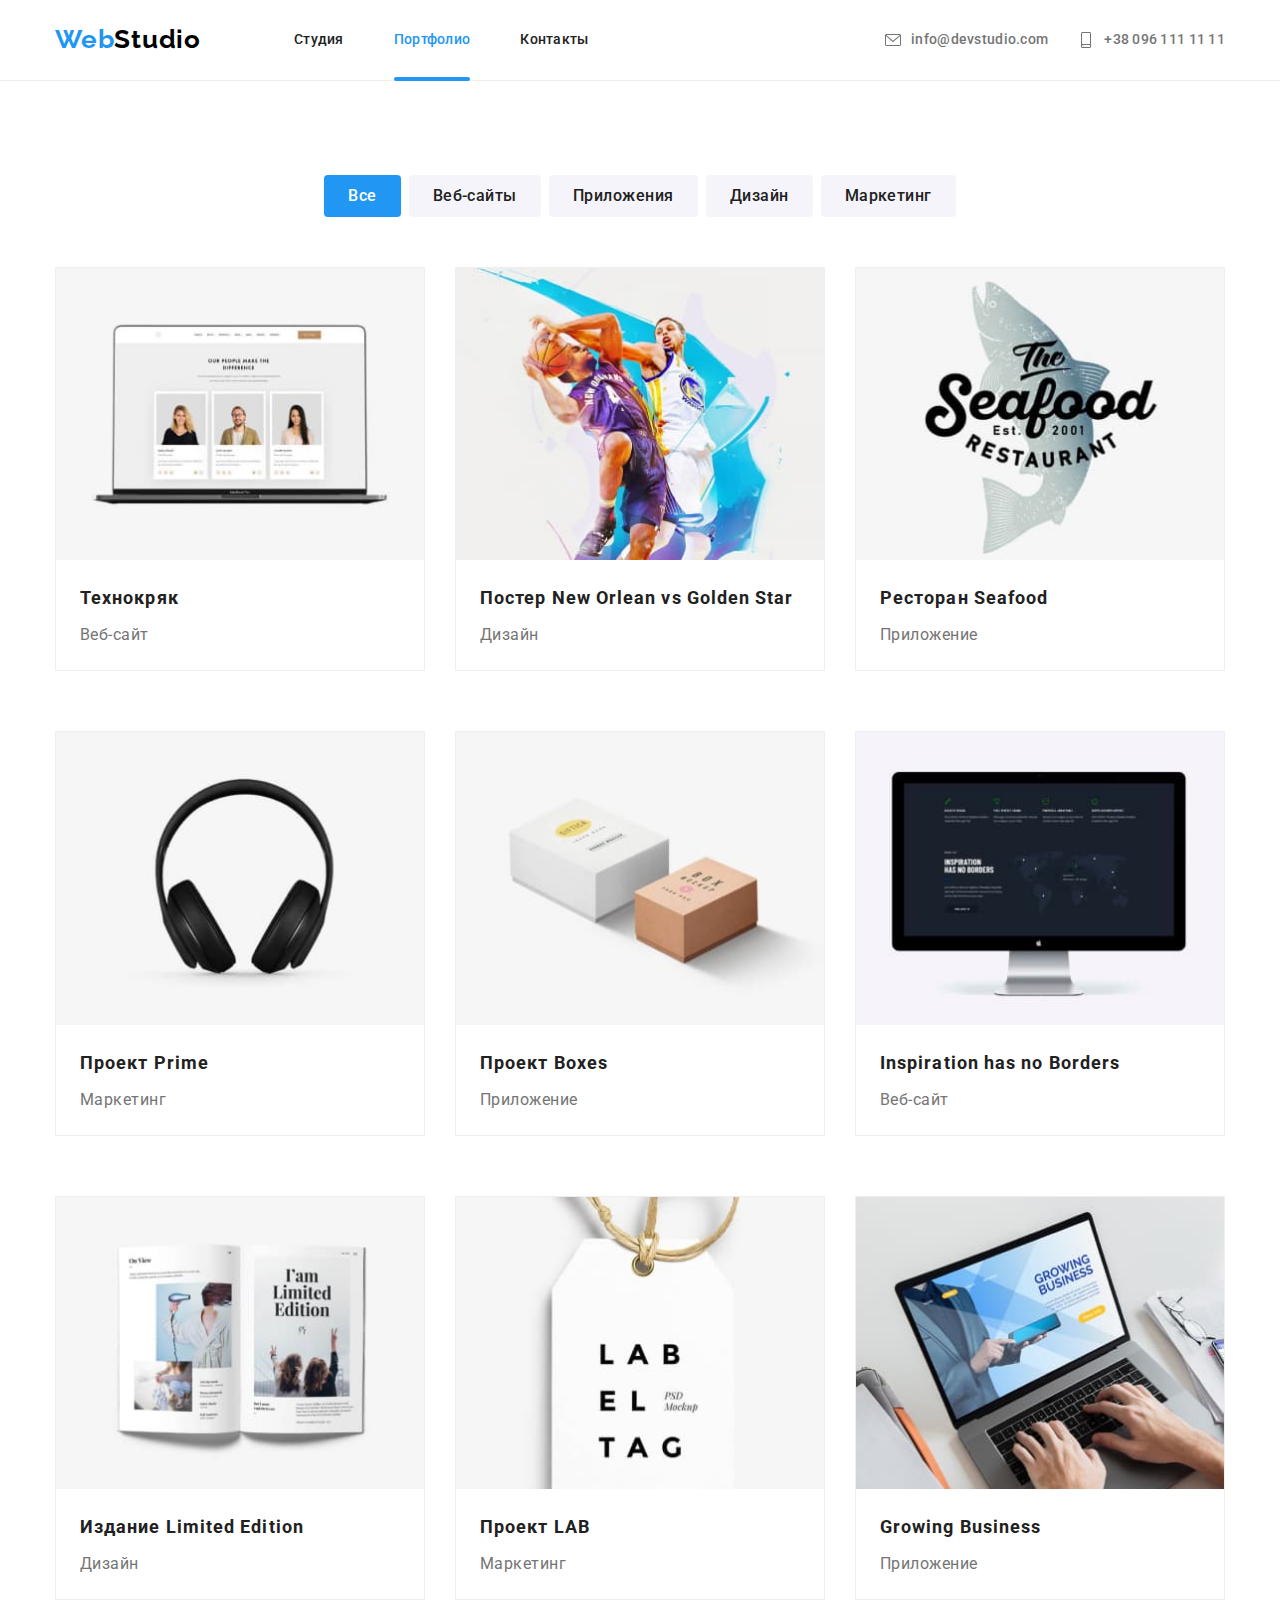
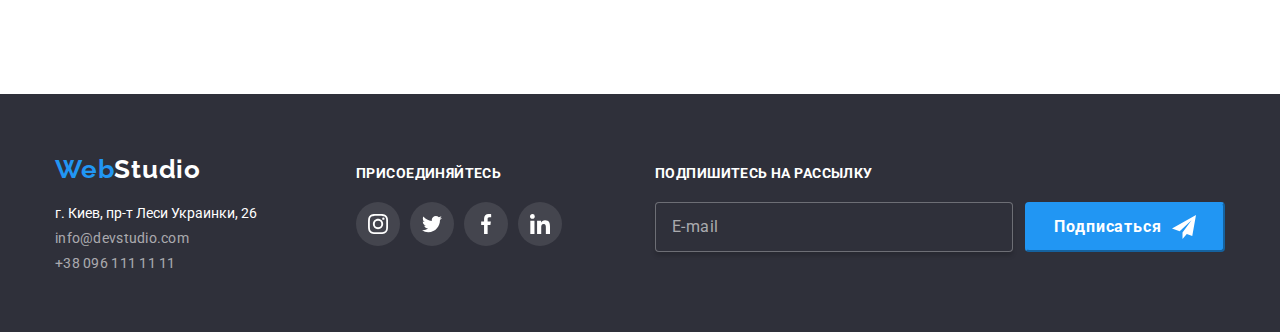
==== commit 6c105876: "only adaptive imgs left for fix" ====
--- a/portfolio.html
+++ b/portfolio.html
@@ -1,310 +1,462 @@
 <!DOCTYPE html>
 <html lang="ru">
-<head>
-    <meta charset="UTF-8">
-    <meta http-equiv="X-UA-Compatible" content="IE=edge">
-    <meta name="viewport" content="width=device-width, initial-scale=1.0">
+  <head>
+    <meta charset="UTF-8" />
+    <meta http-equiv="X-UA-Compatible" content="IE=edge" />
+    <meta name="viewport" content="width=device-width, initial-scale=1.0" />
     <title>Портфолио</title>
-    <link rel="preconnect" href="https://fonts.googleapis.com">
-    <link rel="preconnect" href="https://fonts.gstatic.com" crossorigin>
+    <link rel="preconnect" href="https://fonts.googleapis.com" />
+    <link rel="preconnect" href="https://fonts.gstatic.com" crossorigin />
     <link
-        href="https://fonts.googleapis.com/css2?family=Oleo+Script&family=Raleway:wght@400;700&family=Roboto:wght@400;500;700;900&display=swap"
-        rel="stylesheet">
-    <link rel="stylesheet" href="https://cdnjs.cloudflare.com/ajax/libs/modern-normalize/1.1.0/modern-normalize.min.css">
-    <link rel="stylesheet" href="./css/main.min.css">
-</head>
-<body>
+      href="https://fonts.googleapis.com/css2?family=Oleo+Script&family=Raleway:wght@400;700&family=Roboto:wght@400;500;700;900&display=swap"
+      rel="stylesheet"
+    />
+    <link
+      rel="stylesheet"
+      href="https://cdnjs.cloudflare.com/ajax/libs/modern-normalize/1.1.0/modern-normalize.min.css"
+    />
+    <link rel="stylesheet" href="./css/main.min.css" />
+  </head>
+  <body>
     <header class="header">
-        <div class="container">
-            <a href="./index.html" class="header__logo"><span class="header__logo-accent">Web</span>Studio</a>
-            <div class="nav-container" id="nav-container" data-menu>
-                <nav class="main-nav">
-                    <ul class="main-nav__list">
-                        <li class="main-nav__item"><a href="./index.html"
-                                class="main-nav__link">Студия</a></li>
-                        <li class="main-nav__item"><a href="./portfolio.html" class="main-nav__link  main-nav__current">Портфолио</a></li>
-                        <li class="main-nav__item"><a href="" class="main-nav__link">Контакты</a></li>
-                    </ul>
-                </nav>
-                <div class="mobile-container">
-                    <ul class="header__contacts-list">
-                        <li class="header__contacts-item">
-                            <a href="mailto:info@devstudio.com" class="header__contacts-link">
-                                <svg class="header__contacts-icon">
-                                    <use href="./images/icons.svg#envelope"></use>
-                                </svg>
-                                info@devstudio.com
-                            </a>
-                        </li>
-                        <li class="header__contacts-item">
-                            <a href="tel:+380961111111" class="header__contacts-link">
-                                <svg class="header__contacts-icon">
-                                    <use href="./images/icons.svg#smartphone"></use>
-                                </svg>
-                                +38 096 111 11 11
-                            </a>
-                        </li>
-                    </ul>
-                    <ul class="mobile-socials">
-                        <li class="mobile-socials__item"><a href="https://www.instagram.com/"
-                                class="mobile-socials__link">Instagram</a></li>
-                        <li class="mobile-socials__item"><a href="https://twitter.com/"
-                                class="mobile-socials__link">Twitter</a></li>
-                        <li class="mobile-socials__item"><a href="https://www.facebook.com/"
-                                class="mobile-socials__link">Facebook</a></li>
-                        <li class="mobile-socials__item"><a href="https://www.linkedin.com/"
-                                class="mobile-socials__link">LinkedIn</a></li>
-                    </ul>
-                </div>
-            </div>
-            <button type="button" class="nav-btn" aria-expanded="false" aria-controls="nav-container" data-menu-button>
-                <svg width="40" height="40" aria-label="Переключатель мобильного меню">
-                    <use class="nav-btn__icon-close" href="./images/icons.svg#close-mobile"></use>
-                    <use class="nav-btn__icon-menu" href="./images/icons.svg#menu-mobile"></use>
-                </svg>
-            </button>
+      <div class="container">
+        <a href="./index.html" class="header__logo"
+          ><span class="header__logo-accent">Web</span>Studio</a
+        >
+        <div class="nav-container" id="nav-container" data-menu>
+          <nav class="main-nav">
+            <ul class="main-nav__list">
+              <li class="main-nav__item">
+                <a href="./index.html" class="main-nav__link">Студия</a>
+              </li>
+              <li class="main-nav__item">
+                <a href="./portfolio.html" class="main-nav__link main-nav__current">Портфолио</a>
+              </li>
+              <li class="main-nav__item"><a href="" class="main-nav__link">Контакты</a></li>
+            </ul>
+          </nav>
+          <div class="mobile-container">
+            <ul class="header__contacts-list">
+              <li class="header__contacts-item">
+                <a href="mailto:info@devstudio.com" class="header__contacts-link">
+                  <svg class="header__contacts-icon">
+                    <use href="./images/icons.svg#envelope"></use>
+                  </svg>
+                  info@devstudio.com
+                </a>
+              </li>
+              <li class="header__contacts-item">
+                <a href="tel:+380961111111" class="header__contacts-link">
+                  <svg class="header__contacts-icon">
+                    <use href="./images/icons.svg#smartphone"></use>
+                  </svg>
+                  +38 096 111 11 11
+                </a>
+              </li>
+            </ul>
+            <ul class="mobile-socials">
+              <li class="mobile-socials__item">
+                <a href="https://www.instagram.com/" class="mobile-socials__link">Instagram</a>
+              </li>
+              <li class="mobile-socials__item">
+                <a href="https://twitter.com/" class="mobile-socials__link">Twitter</a>
+              </li>
+              <li class="mobile-socials__item">
+                <a href="https://www.facebook.com/" class="mobile-socials__link">Facebook</a>
+              </li>
+              <li class="mobile-socials__item">
+                <a href="https://www.linkedin.com/" class="mobile-socials__link">LinkedIn</a>
+              </li>
+            </ul>
+          </div>
         </div>
+        <button
+          type="button"
+          class="nav-btn"
+          aria-expanded="false"
+          aria-controls="nav-container"
+          data-menu-button
+        >
+          <svg width="40" height="40" aria-label="Переключатель мобильного меню">
+            <use class="nav-btn__icon-close" href="./images/icons.svg#close-mobile"></use>
+            <use class="nav-btn__icon-menu" href="./images/icons.svg#menu-mobile"></use>
+          </svg>
+        </button>
+      </div>
     </header>
     <main>
-        <section class="portfolio section">
-            <div class="container">
-                <h1 class="portfolio__title">Все примеры работ</h1>
-                <ul class="filter">
-                    <li class="filter__item"><button type="button" class="filter__btn filter__current">Все</button>
-                    </li>
-                    <li class="filter__item"><button type="button" class="filter__btn">Веб-сайты</button></li>
-                    <li class="filter__item"><button type="button" class="filter__btn">Приложения</button></li>
-                    <li class="filter__item"><button type="button" class="filter__btn">Дизайн</button></li>
-                    <li class="filter__item"><button type="button" class="filter__btn">Маркетинг</button></li>
-                </ul>
-                <ul class="examples">
-                    <li class="examples__item">
-                        <a href="" class="examples__link">
-                            <div class="examples__box">
-                                <picture>
-                                    <source srcset="./images/company-1-450.jpg 1x, ./images/company-1-450@2x.jpg 2x" media="(max-width: 767px)" width="450">
-                                    <source srcset="./images/company-1-354.jpg 1x, ./images/company-1-354@2x.jpg 2x" media="(max-width: 1199px)" width="354">
-                                    <source srcset="./images/company-1-370.jpg 1x, ./images/company-1-370@2x.jpg 2x" media="(min-width: 1200px)" width="370">
-                                    <img src="./images/company-1-370.jpg" alt="Веб-сайт" width="370" height="294" class="examples__photo">
-                                </picture>
-                                <p class="examples__text">Ресурс предлагает комплексные предложения с разным уровнем функционала и сервисов. Все это позволит посетителю получить
-                                исчерпывающие сведения о компании или частном лице.</p>
-                            </div>
-                            <div class="examples__description">
-                                <h2 class="examples__name">Технокряк</h2>
-                                <p class="examples__field">Веб-сайт</p>
-                            </div>
-                        </a>
-                    </li>
-                    <li class="examples__item">
-                        <a href="" class="examples__link">
-                            <div class="examples__box">
-                                <picture>
-                                    <source srcset="./images/company-2-450.jpg 1x, ./images/company-2-450@2x.jpg 2x" media="(max-width: 767px)" width="450">
-                                    <source srcset="./images/company-2-354.jpg 1x, ./images/company-2-354@2x.jpg 2x" media="(max-width: 1199px)" width="354">
-                                    <source srcset="./images/company-2-370.jpg 1x, ./images/company-2-370@2x.jpg 2x" media="(min-width: 1200px)" width="370">
-                                    <img src="./images/company-2-370.jpg" alt="Дизайн" width="370" height="294" class="examples__photo">
-                                </picture>
-                                <p class="examples__text">Ресурс предлагает комплексные предложения с разным уровнем функционала и сервисов. Все это позволит посетителю получить
-                                исчерпывающие сведения о компании или частном лице.</p>
-                            </div>
-                            <div class="examples__description">
-                                <h2 class="examples__name">Постер <span lang="en">New Orlean vs Golden Star</span></h2>
-                                <p class="examples__field">Дизайн</p>
-                            </div>
-                        </a>
-                    </li>
-                    <li class="examples__item">
-                        <a href="" class="examples__link">
-                            <div class="examples__box">
-                                <picture>
-                                    <source srcset="./images/company-3-450.jpg 1x, ./images/company-3-450@2x.jpg 2x" media="(max-width: 767px)" width="450">
-                                    <source srcset="./images/company-3-354.jpg 1x, ./images/company-3-354@2x.jpg 2x" media="(max-width: 1199px)" width="354">
-                                    <source srcset="./images/company-3-370.jpg 1x, ./images/company-3-370@2x.jpg 2x" media="(min-width: 1200px)" width="370">
-                                    <img src="./images/company-3-370.jpg" alt="Приложение" width="370" height="294" class="examples__photo">
-                                </picture>
-                                <p class="examples__text">Ресурс предлагает комплексные предложения с разным уровнем функционала и сервисов. Все это
-                                    позволит посетителю получить исчерпывающие сведения о компании или частном лице.</p>
-                            </div>
-                            <div class="examples__description">
-                                <h2 class="examples__name">Ресторан <span lang="en">Seafood</span></h2>
-                                <p class="examples__field">Приложение</p>
-                            </div>
-                        </a>
-                    </li>
-                    <li class="examples__item">
-                        <a href="" class="examples__link">
-                            <div class="examples__box">
-                                <picture>
-                                    <source srcset="./images/company-4-450.jpg 1x, ./images/company-4-450@2x.jpg 2x" media="(max-width: 767px)" width="450">
-                                    <source srcset="./images/company-4-354.jpg 1x, ./images/company-4-354@2x.jpg 2x" media="(max-width: 1199px)" width="354">
-                                    <source srcset="./images/company-4-370.jpg 1x, ./images/company-4-370@2x.jpg 2x" media="(min-width: 1200px)" width="370">
-                                    <img src="./images/company-4-370.jpg" alt="Маркетинг" width="370" height="294" class="examples__photo">
-                                </picture>
-                                <p class="examples__text">Ресурс предлагает комплексные предложения с разным уровнем функционала и сервисов. Все это
-                                    позволит посетителю получить исчерпывающие сведения о компании или частном лице.</p>
-                            </div>
-                            <div class="examples__description">
-                                <h2 class="examples__name">Проект <span lang="en">Prime</span></h2>
-                                <p class="examples__field">Маркетинг</p>
-                            </div>
-                        </a>
-                    </li>
-                    <li class="examples__item">
-                        <a href="" class="examples__link">
-                            <div class="examples__box">
-                                <picture>
-                                    <source srcset="./images/company-5-450.jpg 1x, ./images/company-5-450@2x.jpg 2x" media="(max-width: 767px)" width="450">
-                                    <source srcset="./images/company-5-354.jpg 1x, ./images/company-5-354@2x.jpg 2x" media="(max-width: 1199px)" width="354">
-                                    <source srcset="./images/company-5-370.jpg 1x, ./images/company-5-370@2x.jpg 2x" media="(min-width: 1200px)" width="370">
-                                    <img src="./images/company-5-370.jpg" alt="Приложение" width="370" height="294" class="examples__photo">
-                                </picture>
-                                <p class="examples__text">Ресурс предлагает комплексные предложения с разным уровнем функционала и сервисов. Все это
-                                    позволит посетителю получить исчерпывающие сведения о компании или частном лице.</p>
-                            </div>
-                            <div class="examples__description">
-                                <h2 class="examples__name">Проект <span lang="en">Boxes</span></h2>
-                                <p class="examples__field">Приложение</p>
-                            </div>
-                        </a>
-                    </li>
-                    <li class="examples__item">
-                        <a href="" class="examples__link">
-                            <div class="examples__box">
-                                <picture>
-                                    <source srcset="./images/company-6-450.jpg 1x, ./images/company-6-450@2x.jpg 2x" media="(max-width: 767px)" width="450">
-                                    <source srcset="./images/company-6-354.jpg 1x, ./images/company-6-354@2x.jpg 2x" media="(max-width: 1199px)" width="354">
-                                    <source srcset="./images/company-6-370.jpg 1x, ./images/company-6-370@2x.jpg 2x" media="(min-width: 1200px)" width="370">
-                                    <img src="./images/company-6-370.jpg" alt="Веб-сайт" width="370" height="294" class="examples__photo">
-                                </picture>
-                                <p class="examples__text">Ресурс предлагает комплексные предложения с разным уровнем функционала и сервисов. Все это
-                                    позволит посетителю получить исчерпывающие сведения о компании или частном лице.</p>
-                            </div>
-                            <div class="examples__description">
-                                <h2 class="examples__name" lang="en">Inspiration has no Borders</h2>
-                                <p class="examples__field">Веб-сайт</p>
-                            </div>
-                        </a>
-                    </li>
-                    <li class="examples__item">
-                        <a href="" class="examples__link">
-                            <div class="examples__box">
-                                <picture>
-                                    <source srcset="./images/company-7-450.jpg 1x, ./images/company-7-450@2x.jpg 2x" media="(max-width: 767px)" width="450">
-                                    <source srcset="./images/company-7-354.jpg 1x, ./images/company-7-354@2x.jpg 2x" media="(max-width: 1199px)" width="354">
-                                    <source srcset="./images/company-7-370.jpg 1x, ./images/company-7-370@2x.jpg 2x" media="(min-width: 1200px)" width="370">
-                                    <img src="./images/company-7-370.jpg" alt="Дизайн" width="370" height="294" class="examples__photo">
-                                </picture>
-                                <p class="examples__text">Ресурс предлагает комплексные предложения с разным уровнем функционала и сервисов. Все это
-                                    позволит посетителю получить исчерпывающие сведения о компании или частном лице.</p>
-                            </div>
-                            <div class="examples__description">
-                                <h2 class="examples__name">Издание <span lang="en">Limited Edition</span></h2>
-                                <p class="examples__field">Дизайн</p>
-                            </div>
-                        </a>
-                    </li>
-                    <li class="examples__item">
-                        <a href="" class="examples__link">
-                            <div class="examples__box">
-                                <picture>
-                                    <source srcset="./images/company-8-450.jpg 1x, ./images/company-8-450@2x.jpg 2x" media="(max-width: 767px)" width="450">
-                                    <source srcset="./images/company-8-354.jpg 1x, ./images/company-8-354@2x.jpg 2x" media="(max-width: 1199px)" width="354">
-                                    <source srcset="./images/company-8-370.jpg 1x, ./images/company-8-370@2x.jpg 2x" media="(min-width: 1200px)" width="370">
-                                    <img src="./images/company-8-370.jpg" alt="Маркетинг" width="370" height="294" class="examples__photo">
-                                </picture>
-                                <p class="examples__text">Ресурс предлагает комплексные предложения с разным уровнем функционала и сервисов. Все это
-                                    позволит посетителю получить исчерпывающие сведения о компании или частном лице.</p>
-                            </div>
-                            <div class="examples__description">
-                                <h2 class="examples__name">Проект <span lang="en">LAB</span></h2>
-                                <p class="examples__field">Маркетинг</p>
-                            </div>
-                        </a>
-                    </li>
-                    <li class="examples__item">
-                        <a href="" class="examples__link">
-                            <div class="examples__box">
-                                <picture>
-                                    <source srcset="./images/company-9-450.jpg 1x, ./images/company-9-450@2x.jpg 2x" media="(max-width: 767px)" width="450">
-                                    <source srcset="./images/company-9-354.jpg 1x, ./images/company-9-354@2x.jpg 2x" media="(max-width: 1199px)" width="354">
-                                    <source srcset="./images/company-9-370.jpg 1x, ./images/company-9-370@2x.jpg 2x" media="(min-width: 1200px)" width="370">
-                                    <img src="./images/company-9-370.jpg" alt="Приложение" width="370" height="294" class="examples__photo">
-                                </picture>
-                                <p class="examples__text">Ресурс предлагает комплексные предложения с разным уровнем функционала и сервисов. Все это
-                                    позволит посетителю получить исчерпывающие сведения о компании или частном лице.</p>
-                            </div>
-                            <div class="examples__description">
-                                <h2 class="examples__name" lang="en">Growing Business</h2>
-                                <p class="examples__field">Приложение</p>
-                            </div>
-                        </a>
-                    </li>
-                </ul>
-            </div>
-        </section>
+      <section class="portfolio section">
+        <div class="container">
+          <h1 class="portfolio__title">Все примеры работ</h1>
+          <ul class="filter">
+            <li class="filter__item">
+              <button type="button" class="filter__btn filter__current">Все</button>
+            </li>
+            <li class="filter__item">
+              <button type="button" class="filter__btn">Веб-сайты</button>
+            </li>
+            <li class="filter__item">
+              <button type="button" class="filter__btn">Приложения</button>
+            </li>
+            <li class="filter__item"><button type="button" class="filter__btn">Дизайн</button></li>
+            <li class="filter__item">
+              <button type="button" class="filter__btn">Маркетинг</button>
+            </li>
+          </ul>
+          <ul class="examples">
+            <li class="examples__item">
+              <a href="" class="examples__link">
+                <div class="examples__box">
+                  <picture>
+                    <source
+                      srcset="./images/company-1-450.jpg 1x, ./images/company-1-450@2x.jpg 2x"
+                      media="(max-width: 767px)"
+                    />
+                    <source
+                      srcset="./images/company-1-354.jpg 1x, ./images/company-1-354@2x.jpg 2x"
+                      media="(max-width: 1199px)"
+                    />
+                    <source
+                      srcset="./images/company-1-370.jpg 1x, ./images/company-1-370@2x.jpg 2x"
+                      media="(min-width: 1200px)"
+                    />
+                    <img src="./images/company-1-370.jpg" alt="Веб-сайт" class="examples__photo" />
+                  </picture>
+                  <p class="examples__text">
+                    Ресурс предлагает комплексные предложения с разным уровнем функционала и
+                    сервисов. Все это позволит посетителю получить исчерпывающие сведения о компании
+                    или частном лице.
+                  </p>
+                </div>
+                <div class="examples__description">
+                  <h2 class="examples__name">Технокряк</h2>
+                  <p class="examples__field">Веб-сайт</p>
+                </div>
+              </a>
+            </li>
+            <li class="examples__item">
+              <a href="" class="examples__link">
+                <div class="examples__box">
+                  <picture>
+                    <source
+                      srcset="./images/company-2-450.jpg 1x, ./images/company-2-450@2x.jpg 2x"
+                      media="(max-width: 767px)"
+                    />
+                    <source
+                      srcset="./images/company-2-354.jpg 1x, ./images/company-2-354@2x.jpg 2x"
+                      media="(max-width: 1199px)"
+                    />
+                    <source
+                      srcset="./images/company-2-370.jpg 1x, ./images/company-2-370@2x.jpg 2x"
+                      media="(min-width: 1200px)"
+                    />
+                    <img src="./images/company-2-370.jpg" alt="Дизайн" class="examples__photo" />
+                  </picture>
+                  <p class="examples__text">
+                    Ресурс предлагает комплексные предложения с разным уровнем функционала и
+                    сервисов. Все это позволит посетителю получить исчерпывающие сведения о компании
+                    или частном лице.
+                  </p>
+                </div>
+                <div class="examples__description">
+                  <h2 class="examples__name">
+                    Постер <span lang="en">New Orlean vs Golden Star</span>
+                  </h2>
+                  <p class="examples__field">Дизайн</p>
+                </div>
+              </a>
+            </li>
+            <li class="examples__item">
+              <a href="" class="examples__link">
+                <div class="examples__box">
+                  <picture>
+                    <source
+                      srcset="./images/company-3-450.jpg 1x, ./images/company-3-450@2x.jpg 2x"
+                      media="(max-width: 767px)"
+                    />
+                    <source
+                      srcset="./images/company-3-354.jpg 1x, ./images/company-3-354@2x.jpg 2x"
+                      media="(max-width: 1199px)"
+                    />
+                    <source
+                      srcset="./images/company-3-370.jpg 1x, ./images/company-3-370@2x.jpg 2x"
+                      media="(min-width: 1200px)"
+                    />
+                    <img
+                      src="./images/company-3-370.jpg"
+                      alt="Приложение"
+                      class="examples__photo"
+                    />
+                  </picture>
+                  <p class="examples__text">
+                    Ресурс предлагает комплексные предложения с разным уровнем функционала и
+                    сервисов. Все это позволит посетителю получить исчерпывающие сведения о компании
+                    или частном лице.
+                  </p>
+                </div>
+                <div class="examples__description">
+                  <h2 class="examples__name">Ресторан <span lang="en">Seafood</span></h2>
+                  <p class="examples__field">Приложение</p>
+                </div>
+              </a>
+            </li>
+            <li class="examples__item">
+              <a href="" class="examples__link">
+                <div class="examples__box">
+                  <picture>
+                    <source
+                      srcset="./images/company-4-450.jpg 1x, ./images/company-4-450@2x.jpg 2x"
+                      media="(max-width: 767px)"
+                    />
+                    <source
+                      srcset="./images/company-4-354.jpg 1x, ./images/company-4-354@2x.jpg 2x"
+                      media="(max-width: 1199px)"
+                    />
+                    <source
+                      srcset="./images/company-4-370.jpg 1x, ./images/company-4-370@2x.jpg 2x"
+                      media="(min-width: 1200px)"
+                    />
+                    <img src="./images/company-4-370.jpg" alt="Маркетинг" class="examples__photo" />
+                  </picture>
+                  <p class="examples__text">
+                    Ресурс предлагает комплексные предложения с разным уровнем функционала и
+                    сервисов. Все это позволит посетителю получить исчерпывающие сведения о компании
+                    или частном лице.
+                  </p>
+                </div>
+                <div class="examples__description">
+                  <h2 class="examples__name">Проект <span lang="en">Prime</span></h2>
+                  <p class="examples__field">Маркетинг</p>
+                </div>
+              </a>
+            </li>
+            <li class="examples__item">
+              <a href="" class="examples__link">
+                <div class="examples__box">
+                  <picture>
+                    <source
+                      srcset="./images/company-5-450.jpg 1x, ./images/company-5-450@2x.jpg 2x"
+                      media="(max-width: 767px)"
+                    />
+                    <source
+                      srcset="./images/company-5-354.jpg 1x, ./images/company-5-354@2x.jpg 2x"
+                      media="(max-width: 1199px)"
+                    />
+                    <source
+                      srcset="./images/company-5-370.jpg 1x, ./images/company-5-370@2x.jpg 2x"
+                      media="(min-width: 1200px)"
+                    />
+                    <img
+                      src="./images/company-5-370.jpg"
+                      alt="Приложение"
+                      class="examples__photo"
+                    />
+                  </picture>
+                  <p class="examples__text">
+                    Ресурс предлагает комплексные предложения с разным уровнем функционала и
+                    сервисов. Все это позволит посетителю получить исчерпывающие сведения о компании
+                    или частном лице.
+                  </p>
+                </div>
+                <div class="examples__description">
+                  <h2 class="examples__name">Проект <span lang="en">Boxes</span></h2>
+                  <p class="examples__field">Приложение</p>
+                </div>
+              </a>
+            </li>
+            <li class="examples__item">
+              <a href="" class="examples__link">
+                <div class="examples__box">
+                  <picture>
+                    <source
+                      srcset="./images/company-6-450.jpg 1x, ./images/company-6-450@2x.jpg 2x"
+                      media="(max-width: 767px)"
+                    />
+                    <source
+                      srcset="./images/company-6-354.jpg 1x, ./images/company-6-354@2x.jpg 2x"
+                      media="(max-width: 1199px)"
+                    />
+                    <source
+                      srcset="./images/company-6-370.jpg 1x, ./images/company-6-370@2x.jpg 2x"
+                      media="(min-width: 1200px)"
+                    />
+                    <img src="./images/company-6-370.jpg" alt="Веб-сайт" class="examples__photo" />
+                  </picture>
+                  <p class="examples__text">
+                    Ресурс предлагает комплексные предложения с разным уровнем функционала и
+                    сервисов. Все это позволит посетителю получить исчерпывающие сведения о компании
+                    или частном лице.
+                  </p>
+                </div>
+                <div class="examples__description">
+                  <h2 class="examples__name" lang="en">Inspiration has no Borders</h2>
+                  <p class="examples__field">Веб-сайт</p>
+                </div>
+              </a>
+            </li>
+            <li class="examples__item">
+              <a href="" class="examples__link">
+                <div class="examples__box">
+                  <picture>
+                    <source
+                      srcset="./images/company-7-450.jpg 1x, ./images/company-7-450@2x.jpg 2x"
+                      media="(max-width: 767px)"
+                    />
+                    <source
+                      srcset="./images/company-7-354.jpg 1x, ./images/company-7-354@2x.jpg 2x"
+                      media="(max-width: 1199px)"
+                    />
+                    <source
+                      srcset="./images/company-7-370.jpg 1x, ./images/company-7-370@2x.jpg 2x"
+                      media="(min-width: 1200px)"
+                    />
+                    <img src="./images/company-7-370.jpg" alt="Дизайн" class="examples__photo" />
+                  </picture>
+                  <p class="examples__text">
+                    Ресурс предлагает комплексные предложения с разным уровнем функционала и
+                    сервисов. Все это позволит посетителю получить исчерпывающие сведения о компании
+                    или частном лице.
+                  </p>
+                </div>
+                <div class="examples__description">
+                  <h2 class="examples__name">Издание <span lang="en">Limited Edition</span></h2>
+                  <p class="examples__field">Дизайн</p>
+                </div>
+              </a>
+            </li>
+            <li class="examples__item">
+              <a href="" class="examples__link">
+                <div class="examples__box">
+                  <picture>
+                    <source
+                      srcset="./images/company-8-450.jpg 1x, ./images/company-8-450@2x.jpg 2x"
+                      media="(max-width: 767px)"
+                    />
+                    <source
+                      srcset="./images/company-8-354.jpg 1x, ./images/company-8-354@2x.jpg 2x"
+                      media="(max-width: 1199px)"
+                    />
+                    <source
+                      srcset="./images/company-8-370.jpg 1x, ./images/company-8-370@2x.jpg 2x"
+                      media="(min-width: 1200px)"
+                    />
+                    <img src="./images/company-8-370.jpg" alt="Маркетинг" class="examples__photo" />
+                  </picture>
+                  <p class="examples__text">
+                    Ресурс предлагает комплексные предложения с разным уровнем функционала и
+                    сервисов. Все это позволит посетителю получить исчерпывающие сведения о компании
+                    или частном лице.
+                  </p>
+                </div>
+                <div class="examples__description">
+                  <h2 class="examples__name">Проект <span lang="en">LAB</span></h2>
+                  <p class="examples__field">Маркетинг</p>
+                </div>
+              </a>
+            </li>
+            <li class="examples__item">
+              <a href="" class="examples__link">
+                <div class="examples__box">
+                  <picture>
+                    <source
+                      srcset="./images/company-9-450.jpg 1x, ./images/company-9-450@2x.jpg 2x"
+                      media="(max-width: 767px)"
+                    />
+                    <source
+                      srcset="./images/company-9-354.jpg 1x, ./images/company-9-354@2x.jpg 2x"
+                      media="(max-width: 1199px)"
+                    />
+                    <source
+                      srcset="./images/company-9-370.jpg 1x, ./images/company-9-370@2x.jpg 2x"
+                      media="(min-width: 1200px)"
+                    />
+                    <img
+                      src="./images/company-9-370.jpg"
+                      alt="Приложение"
+                      class="examples__photo"
+                    />
+                  </picture>
+                  <p class="examples__text">
+                    Ресурс предлагает комплексные предложения с разным уровнем функционала и
+                    сервисов. Все это позволит посетителю получить исчерпывающие сведения о компании
+                    или частном лице.
+                  </p>
+                </div>
+                <div class="examples__description">
+                  <h2 class="examples__name" lang="en">Growing Business</h2>
+                  <p class="examples__field">Приложение</p>
+                </div>
+              </a>
+            </li>
+          </ul>
+        </div>
+      </section>
     </main>
     <footer class="footer">
-        <div class="container">
-            <div class="address">
-                <a href="./index.html" class="address__logo"><span class="address__logo-accent">Web</span>Studio</a>
-                <address>
-                    <p class="address__location">г. Киев, пр-т Леси Украинки, 26</p>
-                    <ul class="address__contacts">
-                        <li class="address__item"><a href="mailto:info@devstudio.com"
-                                class="address__link">info@devstudio.com</a></li>
-                        <li class="address__item"><a href="tel:+380961111111" class="address__link">+38 096 111 11 11</a>
-                        </li>
-                    </ul>
-                </address>
-            </div>
-            <div class="footer__socials-container">
-                <strong class="footer__call">Присоединяйтесь</strong>
-                <ul class="footer__socials">
-                    <li class="footer__socials-item socials__item">
-                        <a href="https://www.instagram.com/" class="footer__socials-link">
-                            <svg class="footer__socials-icon">
-                                <use href="./images/icons.svg#instagram-2"></use>
-                            </svg>
-                        </a>
-                    </li>
-                    <li class="footer__socials-item socials__item">
-                        <a href="https://twitter.com/" class="footer__socials-link">
-                            <svg class="footer__socials-icon">
-                                <use href="./images/icons.svg#twitter-1"></use>
-                            </svg>
-                        </a>
-                    </li>
-                    <li class="footer__socials-item socials__item">
-                        <a href="https://www.facebook.com/" class="footer__socials-link">
-                            <svg class="footer__socials-icon">
-                                <use href="./images/icons.svg#facebook-1"></use>
-                            </svg>
-                        </a>
-                    </li>
-                    <li class="footer__socials-item socials__item">
-                        <a href="https://www.linkedin.com/" class="footer__socials-link">
-                            <svg class="footer__socials-icon">
-                                <use href="./images/icons.svg#linkedin-1"></use>
-                            </svg>
-                        </a>
-                    </li>
-                </ul>
-            </div>
-            <div class="footer__form">
-                <strong class="footer__call">Подпишитесь на рассылку</strong>
-                <form class="footer__form-box">
-                    <input type="email" name="email" class="footer__input" placeholder="E-mail">
-                    <button type="submit" class="btn">
-                        <span class="btn__txt">Подписаться</span>
-                        <svg class="btn__icon">
-                            <use href="./images/icons.svg#send"></use>
-                        </svg>
-                    </button>
-                </form>
-            </div>
+      <div class="container">
+        <div class="address">
+          <a href="./index.html" class="address__logo"
+            ><span class="address__logo-accent">Web</span>Studio</a
+          >
+          <address>
+            <p class="address__location">г. Киев, пр-т Леси Украинки, 26</p>
+            <ul class="address__contacts">
+              <li class="address__item">
+                <a href="mailto:info@devstudio.com" class="address__link">info@devstudio.com</a>
+              </li>
+              <li class="address__item">
+                <a href="tel:+380961111111" class="address__link">+38 096 111 11 11</a>
+              </li>
+            </ul>
+          </address>
         </div>
+        <div class="footer__socials-container">
+          <strong class="footer__call">Присоединяйтесь</strong>
+          <ul class="footer__socials">
+            <li class="footer__socials-item socials__item">
+              <a href="https://www.instagram.com/" class="footer__socials-link">
+                <svg class="footer__socials-icon">
+                  <use href="./images/icons.svg#instagram-2"></use>
+                </svg>
+              </a>
+            </li>
+            <li class="footer__socials-item socials__item">
+              <a href="https://twitter.com/" class="footer__socials-link">
+                <svg class="footer__socials-icon">
+                  <use href="./images/icons.svg#twitter-1"></use>
+                </svg>
+              </a>
+            </li>
+            <li class="footer__socials-item socials__item">
+              <a href="https://www.facebook.com/" class="footer__socials-link">
+                <svg class="footer__socials-icon">
+                  <use href="./images/icons.svg#facebook-1"></use>
+                </svg>
+              </a>
+            </li>
+            <li class="footer__socials-item socials__item">
+              <a href="https://www.linkedin.com/" class="footer__socials-link">
+                <svg class="footer__socials-icon">
+                  <use href="./images/icons.svg#linkedin-1"></use>
+                </svg>
+              </a>
+            </li>
+          </ul>
+        </div>
+        <div class="footer__form">
+          <strong class="footer__call">Подпишитесь на рассылку</strong>
+          <form class="footer__form-box">
+            <input type="email" name="email" class="footer__input" placeholder="E-mail" />
+            <button type="submit" class="btn">
+              <span class="btn__txt">Подписаться</span>
+              <svg class="btn__icon">
+                <use href="./images/icons.svg#send"></use>
+              </svg>
+            </button>
+          </form>
+        </div>
+      </div>
     </footer>
     <script src="./js/menu.js"></script>
-</body>
-</html>+  </body>
+</html>
--- a/css/main.min.css
+++ b/css/main.min.css
@@ -1,2 +1,2 @@
-body{font-family:Roboto;font-size:14px;color:#757575;background-color:#fff}h1,h2,h3,p,ul{margin:0;padding:0}.container{margin-left:auto;margin-right:auto;padding-left:15px;padding-right:15px}@media screen and (min-width: 480px){.container{width:480px}}@media screen and (min-width: 768px){.container{width:768px}}@media screen and (min-width: 1200px){.container{width:1200px}}.header__contacts-list,.main-nav__list,.mobile-socials,.benefits__list,.employment__list,.team__list,.socials,.clients__list,.footer__socials,.address__contacts,.filter,.examples{list-style-type:none}.section{padding-top:60px;padding-bottom:60px}@media screen and (min-width: 1200px){.section{padding-top:94px;padding-bottom:94px}}.hero,.hero__btn,.benefits__container,.employment__box,.socials__link,.footer__socials-link,.btn,.modal__btn,.agreement__label{display:flex;align-items:center;justify-content:center}.benefits__title,.agreement__input,.portfolio__title{position:absolute;width:1px;height:1px;margin:-1px;border:0;padding:0;white-space:nowrap;clip-path:inset(100%);clip:rect(0 0 0 0);overflow:hidden}.employment__title,.team__title,.clients__title{margin-bottom:30px;font-weight:700;font-size:28px;line-height:1.17;text-align:center;letter-spacing:0.03em;color:#212121}.header{border-bottom:1px solid #ececec;position:relative}.header .container{display:flex;align-items:center}@media screen and (min-width: 768px) and (max-width: 1199px){.header .container{justify-content:space-between}}.header__logo{font-family:Raleway;font-weight:700;font-size:26px;line-height:1.19;letter-spacing:0.03em;color:#000;text-decoration:none;padding-top:24px;padding-bottom:25px}@media screen and (min-width: 1200px){.header__logo{margin-right:93px}}.header__logo-accent{color:#2196f3}@media screen and (min-width: 768px){.header__contacts-list{margin-left:84px}}@media screen and (min-width: 1200px){.header__contacts-list{display:flex;margin-left:0}}.header__contacts-link{display:flex;align-items:center;text-decoration:none;font-style:normal;font-weight:500;font-size:34px;line-height:1.18;letter-spacing:0.02em;color:#757575;transition:color 250ms cubic-bezier(0.4, 0, 0.2, 1)}@media screen and (min-width: 768px){.header__contacts-link{font-size:12px;line-height:1.17}}@media screen and (min-width: 1200px){.header__contacts-link{font-size:14px;line-height:1.14;padding-top:32px;padding-bottom:32px}}.header__contacts-link:hover,.header__contacts-link:focus{color:#2196f3}.header__contacts-link:visited{color:#757575}.header__contacts-item:first-child{margin-bottom:32px}@media screen and (min-width: 768px){.header__contacts-item:first-child{padding-top:21px;padding-bottom:5px;margin-bottom:0}}@media screen and (min-width: 1200px){.header__contacts-item:first-child{margin-right:30px;padding-top:0;padding-bottom:0}}.header__contacts-item:last-child{margin-bottom:64px}@media screen and (min-width: 768px){.header__contacts-item:last-child{margin-left:-2px;padding-top:5px;padding-bottom:21px;margin-block:0}}@media screen and (min-width: 1200px){.header__contacts-item:last-child{margin-left:0px;padding-top:0;padding-bottom:0}}.header__contacts-icon{margin-right:10px;height:14px;width:14px;fill:#757575;transition:fill 250ms cubic-bezier(0.4, 0, 0.2, 1)}@media screen and (min-width: 1200px){.header__contacts-icon{height:16px;width:16px}}.header__contacts-link:hover .header__contacts-icon,.header__contacts-link:focus .header__contacts-icon{fill:#2196f3}.main-nav{margin-right:auto}@media screen and (min-width: 768px){.main-nav__list{display:flex}}.main-nav__item{margin-right:50px;position:relative}.main-nav__item:last-child{margin-right:0}@media screen and (max-width: 767px){.main-nav__item:last-child{margin-bottom:32px}}@media screen and (max-width: 767px){.main-nav__item{margin-bottom:32px}}.main-nav__link{display:block;text-decoration:none;color:#212121;font-weight:500;font-size:40px;line-height:1.18;letter-spacing:0.02em;transition:color 250ms cubic-bezier(0.4, 0, 0.2, 1)}@media screen and (min-width: 768px){.main-nav__link{font-size:14px;line-height:1.14;padding-top:32px;padding-bottom:32px}}.main-nav__link:hover,.main-nav__link:focus{color:#2196f3}.main-nav__current{color:#2196f3}@media screen and (min-width: 768px){.main-nav__current::after{content:'';display:block;background:#2196f3;border-radius:2px;height:4px;width:100%;position:absolute;bottom:-1px}}.nav-btn{display:inline-flex;position:absolute;right:15px;top:10px;z-index:3;margin:0;padding:0;border:none;background-color:transparent}@media screen and (min-width: 768px){.nav-btn{display:none}}.nav-btn__icon-close,.nav-btn__icon-menu{fill:#000;transition:fill 250ms cubic-bezier(0.4, 0, 0.2, 1)}.nav-btn:hover,.nav-btn:focus{cursor:pointer}.nav-btn:hover .nav-btn__icon-close,.nav-btn:hover .nav-btn__icon-menu,.nav-btn:focus .nav-btn__icon-close,.nav-btn:focus .nav-btn__icon-menu{fill:#2196f3}.nav-btn .nav-btn__icon-close{display:none}.nav-btn.is-open .nav-btn__icon-close{display:block}.nav-btn.is-open .nav-btn__icon-menu{display:none}.nav-container.is-open{display:flex;flex-direction:column;justify-content:space-between;z-index:2}@media screen and (max-width: 767px){.nav-container{display:none;position:absolute;top:0;left:0;width:100%;height:100vh;background-color:#fff;padding:48px 40px}}@media screen and (min-width: 768px){.nav-container{display:flex;text-align:center}}@media screen and (min-width: 1200px){.nav-container{justify-content:space-between;width:100%}}.mobile-socials{display:flex}@media screen and (min-width: 768px){.mobile-socials{display:none}}@media screen and (max-width: 767px){.mobile-socials__item{margin-left:20px;position:relative}}@media screen and (max-width: 767px){.mobile-socials__item:first-child{margin-left:0}}@media screen and (max-width: 767px){.mobile-socials__item:first-child::before{content:'';display:none}}@media screen and (max-width: 767px){.mobile-socials__item::before{content:'';position:absolute;left:-11px;display:block;height:22px;width:1px;background-color:rgba(33,33,33,0.2)}}.mobile-socials__link{color:#2196f3;text-decoration:none;font-style:normal;font-weight:500;font-size:18px;line-height:1.22;letter-spacing:0.02em}.mobile-socials__link:visited{text-decoration:none}.hero{height:400px;margin-right:auto;margin-left:auto;background-repeat:no-repeat;background-color:#2f303a;max-width:480px;background-image:linear-gradient(to right, rgba(47,48,58,0.4), rgba(47,48,58,0.4)),url("../images/hero-bg-480.jpg");background-size:480px}@media (min-device-pixel-ratio: 2), (min-resolution: 192dpi), (min-resolution: 2dppx){.hero{background-image:linear-gradient(to right, rgba(47,48,58,0.4), rgba(47,48,58,0.4)),url("../images/hero-bg-480@2x.jpg")}}@media screen and (min-width: 768px){.hero{max-width:768px;background-image:linear-gradient(to right, rgba(47,48,58,0.4), rgba(47,48,58,0.4)),url("../images/hero-bg-768.jpg");background-size:768px}}@media screen and (min-width: 768px) and (min-device-pixel-ratio: 2), screen and (min-width: 768px) and (min-resolution: 192dpi), screen and (min-width: 768px) and (min-resolution: 2dppx){.hero{background-image:linear-gradient(to right, rgba(47,48,58,0.4), rgba(47,48,58,0.4)),url("../images/hero-bg-768@2x.jpg")}}@media screen and (min-width: 1200px){.hero{max-width:1600px;height:600px;background-image:linear-gradient(to right, rgba(47,48,58,0.4), rgba(47,48,58,0.4)),url("../images/hero-bg-1600.jpg");background-size:1600px}}@media screen and (min-width: 1200px) and (min-device-pixel-ratio: 2), screen and (min-width: 1200px) and (min-resolution: 192dpi), screen and (min-width: 1200px) and (min-resolution: 2dppx){.hero{background-image:linear-gradient(to right, rgba(47,48,58,0.4), rgba(47,48,58,0.4)),url("../images/hero-bg-1600@2x.jpg")}}.hero__title{font-weight:900;font-size:26px;line-height:1.62;margin-bottom:30px;text-align:center;letter-spacing:0.06em;text-transform:uppercase;color:#fff}@media screen and (min-width: 1200px){.hero__title{font-size:44px;line-height:1.36}}.hero__btn{margin-left:auto;margin-right:auto;padding:10px 32px 10px 32px;color:#fff;background-color:#2196f3;font-family:inherit;font-weight:700;font-size:16px;line-height:1.88;letter-spacing:0.06em;cursor:pointer;border-radius:4px;border-color:transparent;transition:background-color 250ms cubic-bezier(0.4, 0, 0.2, 1)}.hero__btn:hover,.hero__btn:focus{background-color:#188ce8}@media screen and (min-width: 768px){.benefits__list{display:flex;flex-wrap:wrap}}.benefits__container{margin-bottom:30px;height:120px;width:100%;background-color:#f5f4fa}.benefits__icon{height:70px;width:70px}.benefits__item{width:100%}@media screen and (min-width: 768px){.benefits__item{width:354px;margin-left:30px}}@media screen and (min-width: 1200px){.benefits__item{width:270px}}@media screen and (min-width: 1200px){.benefits__item:first-child{margin-left:0}}@media screen and (min-width: 768px) and (max-width: 1199px){.benefits__item:nth-child(2n+1){margin-left:0}}@media screen and (min-width: 768px) and (max-width: 1199px){.benefits__item:nth-child(-n+2){margin-bottom:30px}}.benefits__item-title{margin-bottom:10px;color:#212121;font-weight:700;font-size:14px;line-height:1.14;letter-spacing:0.03em;text-transform:uppercase;text-align:center}@media screen and (min-width: 768px){.benefits__item-title{text-align:left}}.benefits__item-text{line-height:1.71;letter-spacing:0.03em}.employment{display:none;padding-bottom:94px}@media screen and (min-width: 1200px){.employment{display:block}}.employment__list{display:flex}.employment__img{display:block}.employment__item{margin-right:30px;position:relative}.employment__item:last-child{margin-right:0}.employment__item-title{font-family:Roboto;font-weight:700;font-size:14px;line-height:1.14;letter-spacing:0.03em;text-transform:uppercase;color:#fff}.employment__img{display:block;max-width:100%;height:auto}.employment__img::after{content:'';display:block;width:100%}.employment__box{position:absolute;transform:translate(0, -100%);width:100%;height:70px;background-color:rgba(47,48,58,0.8)}.team{background-color:#f5f4fa}@media screen and (min-width: 1200px){.team__title{font-size:36px;margin-bottom:50px}}@media screen and (min-width: 768px){.team__list{display:flex;flex-wrap:wrap}}.member{background-color:#fff;box-shadow:0px 1px 3px rgba(0,0,0,0.12),0px 1px 1px rgba(0,0,0,0.14),0px 2px 1px rgba(0,0,0,0.2);border-radius:0px 0px 4px 4px;margin-bottom:30px}@media screen and (min-width: 768px){.member{width:354px;margin-left:30px}}@media screen and (min-width: 1200px){.member{width:270px;margin-bottom:0}}.member:last-child{margin-bottom:0}@media screen and (min-width: 768px){.member:nth-last-child(-n+2){margin-bottom:0}}@media screen and (min-width: 768px) and (max-width: 1199px){.member:nth-child(2n+1){margin-left:0}}@media screen and (min-width: 1200px){.member:first-child{margin-left:0}}@media screen and (min-width: 768px) and (max-width: 1199px){.member:nth-child(-n+2){margin-bottom:30px}}.member__title{margin-bottom:10px;font-weight:500;font-size:16px;line-height:1.19;text-align:center;letter-spacing:0.03em;color:#212121}.member__description{padding-top:30px;padding-bottom:24px}@media screen and (min-width: 1200px){.member__description{padding-bottom:30px}}.member__text{margin-bottom:16px;font-weight:400;font-size:16px;line-height:1.19;text-align:center;letter-spacing:0.03em;color:#757575}.member__photo{display:block;max-width:100%}.socials{display:flex;justify-content:center}.socials__item{margin-left:10px}.socials__item:first-child{margin-left:0}.socials__link{height:44px;width:44px;border-radius:50%;background-color:#fff;transition:background-color 250ms cubic-bezier(0.4, 0, 0.2, 1)}.socials__link:hover,.socials__link:focus{background-color:#2196f3}.socials__link:hover .socials__icon,.socials__link:focus .socials__icon{fill:#fff}.socials__icon{fill:#afb1b8;height:20px;width:20px;transition:fill 250ms cubic-bezier(0.4, 0, 0.2, 1)}@media screen and (min-width: 1200px){.clients__title{font-size:36px;margin-bottom:50px}}.clients__list{display:flex;flex-wrap:wrap}.clients__item{margin-left:auto;margin-right:auto;margin-bottom:30px}@media screen and (min-width: 480px){.clients__item{margin-left:30px}}@media screen and (max-width: 479px){.clients__item:last-child{margin-bottom:0}}@media screen and (min-width: 480px) and (max-width: 767px){.clients__item:nth-child(2n+1){margin-left:0}}@media screen and (min-width: 480px) and (max-width: 767px){.clients__item:nth-last-child(-n+2){margin-bottom:0}}@media screen and (min-width: 768px) and (max-width: 1199px){.clients__item:nth-last-child(-n+3){margin-bottom:0}}@media screen and (min-width: 768px) and (max-width: 1199px){.clients__item:nth-child(3n+1){margin-left:0}}@media screen and (min-width: 1200px){.clients__item:first-child{margin-left:0}}.clients__link{display:flex;height:92px;width:210px;border:1px solid #afb1b8;border-radius:4px;transition:border-color 250ms cubic-bezier(0.4, 0, 0.2, 1)}@media screen and (min-width: 768px){.clients__link{width:226px}}@media screen and (min-width: 1200px){.clients__link{width:170px}}.clients__link:hover,.clients__link:focus{border-color:#2196f3}.clients__link:hover .clients__icon,.clients__link:focus .clients__icon{fill:#2196f3}.clients__icon{fill:#afb1b8;transition:fill 250ms cubic-bezier(0.4, 0, 0.2, 1)}.footer{padding-top:60px;padding-bottom:60px;background-color:#2f303a}.footer__socials-container{display:flex;flex-direction:column;align-items:center;margin-bottom:60px}@media screen and (min-width: 1200px){.footer__socials-container{margin-left:70px;display:block}}.footer__call{font-family:Roboto;font-weight:700;font-size:14px;line-height:1.14;letter-spacing:0.03em;text-transform:uppercase;color:#fff}.footer__socials{display:flex;margin-top:20px}.footer__socials-icon{fill:#fff;height:20px;width:20px}.footer__socials-link{height:44px;width:44px;border-radius:50%;background-color:rgba(255,255,255,0.1);transition:background-color 250ms cubic-bezier(0.4, 0, 0.2, 1)}.footer__socials-link:hover,.footer__socials-link:focus{background-color:#2196f3}.footer__form{display:flex;flex-direction:column;align-items:center;width:100%}@media screen and (min-width: 1200px){.footer__form{margin-left:93px;width:570px;display:block}}.footer__form-box{display:flex;flex-direction:column;align-items:center;margin-top:20px;width:100%}@media screen and (min-width: 1200px){.footer__form-box{flex-direction:row}}.footer__input{border:1px solid rgba(255,255,255,0.3);box-sizing:border-box;box-shadow:0px 4px 4px rgba(0,0,0,0.15);border-radius:4px;width:100%;height:50px;background-color:#2f303a;margin-bottom:20px;padding-left:16px;color:#fff}@media screen and (min-width: 768px){.footer__input{width:450px}}@media screen and (min-width: 1200px){.footer__input{width:358px;margin-right:12px;margin-bottom:0}}.footer__input::placeholder{font-family:Roboto;font-style:normal;font-weight:400;font-size:16px;line-height:1.25;display:flex;align-items:center;letter-spacing:0.03em;color:rgba(255,255,255,0.6)}.footer .container{display:flex;flex-direction:column;align-items:center}@media screen and (min-width: 768px){.footer .container{display:flex;flex-direction:row;flex-wrap:wrap;justify-content:space-around;align-items:baseline}}@media screen and (min-width: 1200px){.footer .container{flex-wrap:nowrap;justify-content:space-between}}.address{display:flex;flex-direction:column;align-items:center;width:232px;margin-bottom:60px}@media screen and (min-width: 1200px){.address{display:block}}.address__logo{display:inline-block;margin-bottom:20px;font-family:Raleway;font-weight:700;font-size:24px;line-height:1.17;letter-spacing:0.03em;color:#fff;text-decoration:none}@media screen and (min-width: 1200px){.address__logo{font-size:26px;line-height:1.19}}.address__logo-accent{color:#2196f3}.address__location{margin-bottom:9px;color:#fff;font-style:normal}.address__contacts{display:flex;flex-direction:column;align-items:center}@media screen and (min-width: 1200px){.address__contacts{display:block}}.address__item:first-child{margin-bottom:9px}.address__link{text-decoration:none;font-style:normal;font-weight:400;font-size:14px;line-height:1.14px;letter-spacing:0.02em;color:rgba(255,255,255,0.6);transition:color 250ms cubic-bezier(0.4, 0, 0.2, 1)}.address__link:hover,.address__link:focus{color:#2196f3}.address__link:visited{color:rgba(255,255,255,0.6)}.btn{background-color:#2196f3;width:200px;height:50px;border-radius:4px;border-color:#2196f3;cursor:pointer;transition:background-color 250ms cubic-bezier(0.4, 0, 0.2, 1),box-shadow 250ms cubic-bezier(0.4, 0, 0.2, 1)}.btn:hover,.btn:focus{background-color:#188ce8;box-shadow:0px 4px 4px rgba(0,0,0,0.15)}.btn__txt{color:#fff;font-family:Roboto;font-style:normal;font-weight:700;font-size:16px;line-height:1.88;letter-spacing:0.06em;margin-right:10px}.btn__icon{fill:#fff;height:24px;width:24px}.back-drop{position:fixed;top:0;left:0;opacity:1;width:100%;height:100%;background-color:rgba(0,0,0,0.2);transition:opacity 250ms cubic-bezier(0.4, 0, 0.2, 1),visibility 250ms cubic-bezier(0.4, 0, 0.2, 1);visibility:visible;overflow-y:scroll}.back-drop.is-hidden{opacity:0;pointer-events:none;visibility:hidden}.back-drop.is-hidden .modal{transform:translate(-50%, -50%) scale(0.5)}.modal{position:absolute;top:50%;left:50%;width:450px;padding:40px;border-radius:4px;background:#fff;box-shadow:0px 1px 3px rgba(0,0,0,0.12),0px 1px 1px rgba(0,0,0,0.14),0px 2px 1px rgba(0,0,0,0.2);transform:translate(-50%, -50%) scale(1);transition:transform 250ms cubic-bezier(0.4, 0, 0.2, 1)}@media screen and (min-width: 1200px){.modal{width:528px}}.modal__btn{position:absolute;top:8px;right:8px;padding:0;width:30px;height:30px;border-radius:50%;border-width:1px;border-color:rgba(0,0,0,0.1);background-color:#fff;cursor:pointer}.modal__btn:focus .modal__icon,.modal__btn:hover .modal__icon{fill:#2196f3}.modal__icon{fill:#000;height:18px;width:18px;transition:fill 250ms cubic-bezier(0.4, 0, 0.2, 1)}.modal-form__call{display:inline-block;margin-bottom:12px;font-family:Roboto;font-weight:700;font-size:20px;line-height:1.15;text-align:center;letter-spacing:0.03em;color:#212121}.modal-form__field{position:relative;margin-bottom:10px}.modal-form__name{display:inline-block;font-family:Roboto;font-weight:400;font-size:12px;line-height:1.16;letter-spacing:0.01em;margin-bottom:4px}.modal-form__input{display:inline-block;width:100%;height:40px;padding-left:42px;border:1px solid rgba(33,33,33,0.2);box-sizing:border-box;border-radius:4px;transition:border-color 250ms cubic-bezier(0.4, 0, 0.2, 1)}.modal-form__input:focus{border-color:#2196f3}.modal-form__input:focus+.modal-form__icon{fill:#2196f3}.modal-form__icon{position:absolute;top:29px;left:12px;fill:#212121;height:18px;width:18px;transition:fill 250ms cubic-bezier(0.4, 0, 0.2, 1)}.modal-form__comment{margin-bottom:20px;width:100%}.modal-form__textarea{display:inline-block;resize:none;width:100%;height:120px;padding:12px 16px;border:1px solid rgba(33,33,33,0.2);box-sizing:border-box;border-radius:4px;transition:border-color 250ms cubic-bezier(0.4, 0, 0.2, 1)}.modal-form__textarea::placeholder{font-family:Roboto;font-size:12px;line-height:1.16;letter-spacing:0.01em;color:rgba(117,117,117,0.5)}.modal-form .btn{display:flex;justify-content:center;margin-left:auto;margin-right:auto}.agreement{margin-bottom:30px}@media screen and (min-width: 1200px){.agreement{padding-left:12px}}.agreement__text{font-family:Roboto;font-weight:400;font-size:12px;line-height:1.17;letter-spacing:0.03em}@media screen and (min-width: 1200px){.agreement__text{font-size:14px;line-height:1.71}}.agreement__input:checked+.agreement__checkbox{background-color:#2196f3;box-shadow:inset 0 0 0 2px #2196f3}.agreement__input:focus+.agreement__checkbox{box-shadow:inset 0 0 0 2px #2196f3}.agreement__checkbox{margin-right:8px;box-sizing:border-box;width:16px;height:15px;fill:#fff;border-radius:2px;transition:box-shadow 250ms cubic-bezier(0.4, 0, 0.2, 1),background-color 250ms cubic-bezier(0.4, 0, 0.2, 1);box-shadow:inset 0 0 0 2px #212121}.agreement__link{color:#2196f3}.filter{display:flex;justify-content:left;margin-bottom:40px;flex-wrap:wrap}@media screen and (min-width: 768px){.filter{margin-bottom:30px;justify-content:center}}@media screen and (min-width: 1200px){.filter{margin-bottom:50px}}.filter__item{margin-right:8px}@media screen and (max-width: 767px){.filter__item:nth-child(-n+3){margin-bottom:15px}}.filter__item:last-child{margin-right:0}.filter__btn{padding:6px 22px;font-family:inherit;font-weight:500;font-size:16px;line-height:1.62;text-align:center;letter-spacing:0.03em;cursor:pointer;color:#212121;background-color:#f5f4fa;border-radius:4px;border-color:transparent;transition:background-color 250ms cubic-bezier(0.4, 0, 0.2, 1),color 250ms cubic-bezier(0.4, 0, 0.2, 1),box-shadow 250ms cubic-bezier(0.4, 0, 0.2, 1)}.filter__btn:hover,.filter__btn:focus{background-color:#2196f3;color:#fff;box-shadow:0px 3px 1px,0px 1px 2px rgba(0,0,0,0.08),0px 2px 2px rgba(0,0,0,0.12)}.filter__current{background-color:#2196f3;color:#fff;box-shadow:0px 3px 1px,0px 1px 2px rgba(0,0,0,0.08),0px 2px 2px rgba(0,0,0,0.12)}@media screen and (min-width: 768px){.examples{display:flex;flex-wrap:wrap}}.examples__item{margin-bottom:30px}@media screen and (min-width: 768px){.examples__item:nth-child(2n){margin-left:30px}}@media screen and (max-width: 1199px){.examples__item:last-child{margin-bottom:0}}@media screen and (min-width: 1200px){.examples__item{margin-left:30px;margin-top:30px}}@media screen and (min-width: 1200px){.examples__item:nth-child(3n+1){margin-left:0}}@media screen and (min-width: 1200px){.examples__item:nth-last-child(n+7){margin-top:0}}.examples__link{display:block;width:450px;text-decoration:none;transition:box-shadow 250ms cubic-bezier(0.4, 0, 0.2, 1)}@media screen and (min-width: 768px){.examples__link{width:354px}}@media screen and (min-width: 1200px){.examples__link{width:370px}}.examples__link:hover,.examples__link:focus{box-shadow:0px 1px 1px rgba(0,0,0,0.12),0px 4px 4px rgba(0,0,0,0.06),1px 4px 6px rgba(0,0,0,0.16)}.examples__link:hover .examples__text,.examples__link:focus .examples__text{transform:translate(0, -100%)}.examples__box{position:relative;overflow:hidden}.examples__text{font-family:'Roboto';font-weight:400;font-size:18px;line-height:1.56;letter-spacing:0.03em;background-color:rgba(33,150,243,0.9);color:#fff;position:absolute;top:100%;left:0;height:100%;padding:63px 24px;transition:transform 250ms cubic-bezier(0.4, 0, 0.2, 1)}.examples__description{padding:20px 24px;border-bottom:1px solid #eee;border-left:1px solid #eee;border-right:1px solid #eee}.examples__name{margin-bottom:4px;font-style:normal;font-weight:bold;font-size:18px;line-height:2;letter-spacing:0.06em;color:#212121}.examples__field{font-size:16px;line-height:1.88;letter-spacing:0.03em;color:#757575}.examples__photo{display:block;max-width:100%}
+body{font-family:Roboto;font-size:14px;color:#757575;background-color:#fff}h1,h2,h3,p,ul{margin:0;padding:0}.container{margin-left:auto;margin-right:auto;padding-left:15px;padding-right:15px}@media screen and (min-width: 480px){.container{width:480px}}@media screen and (min-width: 768px){.container{width:768px}}@media screen and (min-width: 1200px){.container{width:1200px}}.header__contacts-list,.main-nav__list,.mobile-socials,.benefits__list,.employment__list,.team__list,.socials,.clients__list,.footer__socials,.address__contacts,.filter,.examples{list-style-type:none}.section{padding-top:60px;padding-bottom:60px}@media screen and (min-width: 1200px){.section{padding-top:94px;padding-bottom:94px}}.hero,.hero__btn,.benefits__container,.employment__box,.socials__link,.footer__socials-link,.btn,.modal__btn,.agreement__label{display:flex;align-items:center;justify-content:center}.benefits__title,.agreement__input,.portfolio__title{position:absolute;width:1px;height:1px;margin:-1px;border:0;padding:0;white-space:nowrap;clip-path:inset(100%);clip:rect(0 0 0 0);overflow:hidden}.employment__title,.team__title,.clients__title{margin-bottom:30px;font-weight:700;font-size:28px;line-height:1.17;text-align:center;letter-spacing:0.03em;color:#212121}.header{border-bottom:1px solid #ececec;position:relative}.header .container{display:flex;align-items:center}@media screen and (min-width: 768px) and (max-width: 1199px){.header .container{justify-content:space-between}}.header__logo{font-family:Raleway;font-weight:700;font-size:26px;line-height:1.19;letter-spacing:0.03em;color:#000;text-decoration:none;padding-top:14px;padding-bottom:15px}@media screen and (min-width: 1200px){.header__logo{margin-right:93px;padding-top:24px;padding-bottom:25px}}.header__logo-accent{color:#2196f3}@media screen and (min-width: 768px){.header__contacts-list{margin-left:84px}}@media screen and (min-width: 1200px){.header__contacts-list{display:flex;margin-left:0}}.header__contacts-link{display:flex;align-items:center;text-decoration:none;font-style:normal;font-weight:500;font-size:calc(20px + 1vw);line-height:1.18;letter-spacing:0.02em;color:#757575;transition:color 250ms cubic-bezier(0.4, 0, 0.2, 1)}@media screen and (min-width: 480px){.header__contacts-link{font-size:34px}}@media screen and (min-width: 768px){.header__contacts-link{font-size:12px;line-height:1.17}}@media screen and (min-width: 1200px){.header__contacts-link{font-size:14px;line-height:1.14}}.header__contacts-link:hover,.header__contacts-link:focus{color:#2196f3}.header__contacts-link:visited{color:#757575}.header__contacts-item:first-child .header__contacts-link{margin-bottom:32px}@media screen and (min-width: 768px){.header__contacts-item:first-child .header__contacts-link{padding-top:21px;padding-bottom:5px;margin-bottom:0}}@media screen and (min-width: 1200px){.header__contacts-item:first-child .header__contacts-link{margin-right:30px;padding-top:32px;padding-bottom:32px}}.header__contacts-item:last-child .header__contacts-link{margin-bottom:64px}@media screen and (min-width: 768px){.header__contacts-item:last-child .header__contacts-link{margin-left:-2px;padding-top:5px;padding-bottom:21px;margin-block:0}}@media screen and (min-width: 1200px){.header__contacts-item:last-child .header__contacts-link{margin-left:0px;padding-top:32px;padding-bottom:32px}}.header__contacts-icon{margin-right:10px;height:14px;width:14px;fill:#757575;transition:fill 250ms cubic-bezier(0.4, 0, 0.2, 1)}@media screen and (max-width: 767px){.header__contacts-icon{display:none}}@media screen and (min-width: 1200px){.header__contacts-icon{height:16px;width:16px}}.header__contacts-link:hover .header__contacts-icon,.header__contacts-link:focus .header__contacts-icon{fill:#2196f3}.main-nav{margin-right:auto}@media screen and (min-width: 768px){.main-nav__list{display:flex}}.main-nav__item{margin-right:50px;position:relative}.main-nav__item:last-child{margin-right:0}@media screen and (max-width: 767px){.main-nav__item:last-child{margin-bottom:32px}}@media screen and (max-width: 767px){.main-nav__item{margin-bottom:32px}}.main-nav__link{display:block;text-decoration:none;color:#212121;font-weight:500;font-size:40px;line-height:1.18;letter-spacing:0.02em;transition:color 250ms cubic-bezier(0.4, 0, 0.2, 1)}@media screen and (min-width: 768px){.main-nav__link{font-size:14px;line-height:1.14;padding-top:32px;padding-bottom:32px}}.main-nav__link:hover,.main-nav__link:focus{color:#2196f3}.main-nav__current{color:#2196f3}@media screen and (min-width: 768px){.main-nav__current::after{content:'';display:block;background:#2196f3;border-radius:2px;height:4px;width:100%;position:absolute;bottom:-1px}}.nav-btn{display:inline-flex;position:absolute;right:15px;top:10px;z-index:3;margin:0;padding:0;border:none;background-color:transparent}@media screen and (min-width: 768px){.nav-btn{display:none}}.nav-btn__icon-close,.nav-btn__icon-menu{fill:#000;transition:fill 250ms cubic-bezier(0.4, 0, 0.2, 1)}.nav-btn:hover,.nav-btn:focus{cursor:pointer}.nav-btn:hover .nav-btn__icon-close,.nav-btn:hover .nav-btn__icon-menu,.nav-btn:focus .nav-btn__icon-close,.nav-btn:focus .nav-btn__icon-menu{fill:#2196f3}.nav-btn .nav-btn__icon-close{display:none}.nav-btn.is-open .nav-btn__icon-close{display:block}.nav-btn.is-open .nav-btn__icon-menu{display:none}.nav-container.is-open{display:flex;flex-direction:column;justify-content:space-between;z-index:2}@media screen and (max-width: 767px){.nav-container{display:none;position:fixed;top:0;left:0;width:100%;height:100vh;background-color:#fff;padding:48px 40px}}@media screen and (min-width: 768px){.nav-container{display:flex;text-align:center}}@media screen and (min-width: 1200px){.nav-container{justify-content:space-between;width:100%}}.mobile-socials{display:flex;flex-wrap:wrap}@media screen and (min-width: 768px){.mobile-socials{display:none}}@media screen and (max-width: 767px){.mobile-socials__item{padding-left:10px;padding-right:10px;border-left:1px solid rgba(33,33,33,0.2)}}@media screen and (max-width: 767px){.mobile-socials__item:first-child{padding-left:0;border-left:0}}.mobile-socials__link{color:#2196f3;text-decoration:none;font-style:normal;font-weight:500;font-size:18px;line-height:1.22;letter-spacing:0.02em}.mobile-socials__link:visited{text-decoration:none}.hero{height:400px;margin-right:auto;margin-left:auto;background-repeat:no-repeat;background-color:#2f303a;max-width:480px;background-image:linear-gradient(to right, rgba(47,48,58,0.4), rgba(47,48,58,0.4)),url("../images/hero-bg-480.jpg");background-size:480px}@media (min-device-pixel-ratio: 2), (min-resolution: 192dpi), (min-resolution: 2dppx){.hero{background-image:linear-gradient(to right, rgba(47,48,58,0.4), rgba(47,48,58,0.4)),url("../images/hero-bg-480@2x.jpg")}}@media screen and (min-width: 481px){.hero{max-width:768px;background-image:linear-gradient(to right, rgba(47,48,58,0.4), rgba(47,48,58,0.4)),url("../images/hero-bg-768.jpg");background-size:768px}}@media screen and (min-width: 481px) and (min-device-pixel-ratio: 2), screen and (min-width: 481px) and (min-resolution: 192dpi), screen and (min-width: 481px) and (min-resolution: 2dppx){.hero{background-image:linear-gradient(to right, rgba(47,48,58,0.4), rgba(47,48,58,0.4)),url("../images/hero-bg-768@2x.jpg")}}@media screen and (min-width: 769px){.hero{max-width:1600px;height:600px;background-image:linear-gradient(to right, rgba(47,48,58,0.4), rgba(47,48,58,0.4)),url("../images/hero-bg-1600.jpg");background-size:1600px}}@media screen and (min-width: 769px) and (min-device-pixel-ratio: 2), screen and (min-width: 769px) and (min-resolution: 192dpi), screen and (min-width: 769px) and (min-resolution: 2dppx){.hero{background-image:linear-gradient(to right, rgba(47,48,58,0.4), rgba(47,48,58,0.4)),url("../images/hero-bg-1600@2x.jpg")}}.hero__title{font-weight:900;font-size:26px;line-height:1.62;margin-bottom:30px;text-align:center;letter-spacing:0.06em;text-transform:uppercase;color:#fff}@media screen and (min-width: 1200px){.hero__title{font-size:44px;line-height:1.36}}.hero__btn{margin-left:auto;margin-right:auto;padding:10px 32px 10px 32px;color:#fff;background-color:#2196f3;font-family:inherit;font-weight:700;font-size:16px;line-height:1.88;letter-spacing:0.06em;cursor:pointer;border-radius:4px;border-color:transparent;transition:background-color 250ms cubic-bezier(0.4, 0, 0.2, 1)}.hero__btn:hover,.hero__btn:focus{background-color:#188ce8}@media screen and (min-width: 768px){.benefits__list{display:flex;flex-wrap:wrap}}.benefits__container{margin-bottom:30px;height:120px;width:100%;background-color:#f5f4fa}.benefits__icon{height:70px;width:70px}.benefits__item{width:100%;margin-bottom:30px}@media screen and (min-width: 768px){.benefits__item{width:354px;margin-left:30px}}@media screen and (min-width: 1200px){.benefits__item{width:270px;margin-bottom:0}}@media screen and (min-width: 1200px){.benefits__item:first-child{margin-left:0}}@media screen and (min-width: 768px) and (max-width: 1199px){.benefits__item:nth-child(2n+1){margin-left:0}}@media screen and (min-width: 768px) and (max-width: 1199px){.benefits__item:nth-last-child(-n+2){margin-bottom:0}}.benefits__item-title{margin-bottom:10px;color:#212121;font-weight:700;font-size:14px;line-height:1.14;letter-spacing:0.03em;text-transform:uppercase;text-align:center}@media screen and (min-width: 768px){.benefits__item-title{text-align:left}}.benefits__item-text{line-height:1.71;letter-spacing:0.03em}.employment{display:none;padding-bottom:94px}@media screen and (min-width: 1200px){.employment{display:block}}.employment__title{margin-bottom:50px}.employment__list{display:flex}.employment__img{display:block}.employment__item{margin-right:30px;position:relative}.employment__item:last-child{margin-right:0}.employment__item-title{font-family:Roboto;font-weight:700;font-size:14px;line-height:1.14;letter-spacing:0.03em;text-transform:uppercase;color:#fff}.employment__img{display:block;max-width:100%;height:auto}.employment__img::after{content:'';display:block;width:100%}.employment__box{position:absolute;transform:translate(0, -100%);width:100%;height:70px;background-color:rgba(47,48,58,0.8)}.team{background-color:#f5f4fa}@media screen and (min-width: 1200px){.team__title{font-size:36px;margin-bottom:50px}}@media screen and (min-width: 768px){.team__list{display:flex;flex-wrap:wrap}}.member{background-color:#fff;box-shadow:0px 1px 3px rgba(0,0,0,0.12),0px 1px 1px rgba(0,0,0,0.14),0px 2px 1px rgba(0,0,0,0.2);border-radius:0px 0px 4px 4px;margin-bottom:30px}@media screen and (min-width: 768px){.member{width:354px;margin-left:30px}}@media screen and (min-width: 1200px){.member{width:270px;margin-bottom:0}}.member:last-child{margin-bottom:0}@media screen and (min-width: 768px){.member:nth-last-child(-n+2){margin-bottom:0}}@media screen and (min-width: 768px) and (max-width: 1199px){.member:nth-child(2n+1){margin-left:0}}@media screen and (min-width: 1200px){.member:first-child{margin-left:0}}@media screen and (min-width: 768px) and (max-width: 1199px){.member:nth-child(-n+2){margin-bottom:30px}}.member__title{margin-bottom:10px;font-weight:500;font-size:16px;line-height:1.19;text-align:center;letter-spacing:0.03em;color:#212121}.member__description{padding-top:30px;padding-bottom:24px}@media screen and (min-width: 1200px){.member__description{padding-bottom:30px}}.member__text{margin-bottom:16px;font-weight:400;font-size:16px;line-height:1.19;text-align:center;letter-spacing:0.03em;color:#757575}.member__photo{display:block;max-width:100%}.socials{display:flex;justify-content:center}.socials__item{margin-left:10px}.socials__item:first-child{margin-left:0}.socials__link{height:44px;width:44px;border-radius:50%;background-color:#fff;transition:background-color 250ms cubic-bezier(0.4, 0, 0.2, 1)}.socials__link:hover,.socials__link:focus{background-color:#2196f3}.socials__link:hover .socials__icon,.socials__link:focus .socials__icon{fill:#fff}.socials__icon{fill:#afb1b8;height:20px;width:20px;transition:fill 250ms cubic-bezier(0.4, 0, 0.2, 1)}@media screen and (min-width: 1200px){.clients__title{font-size:36px;margin-bottom:50px}}.clients__list{display:flex;flex-wrap:wrap}.clients__item{margin-left:auto;margin-right:auto;margin-bottom:30px}@media screen and (min-width: 480px){.clients__item{margin-left:30px}}@media screen and (min-width: 1200px){.clients__item{margin-bottom:0}}@media screen and (max-width: 479px){.clients__item:last-child{margin-bottom:0}}@media screen and (min-width: 480px) and (max-width: 767px){.clients__item:nth-child(2n+1){margin-left:0}}@media screen and (min-width: 480px) and (max-width: 767px){.clients__item:nth-last-child(-n+2){margin-bottom:0}}@media screen and (min-width: 768px) and (max-width: 1199px){.clients__item:nth-last-child(-n+3){margin-bottom:0}}@media screen and (min-width: 768px) and (max-width: 1199px){.clients__item:nth-child(3n+1){margin-left:0}}@media screen and (min-width: 1200px){.clients__item:first-child{margin-left:0}}.clients__link{display:flex;height:92px;width:210px;border:1px solid #afb1b8;border-radius:4px;transition:border-color 250ms cubic-bezier(0.4, 0, 0.2, 1)}@media screen and (min-width: 768px){.clients__link{width:226px}}@media screen and (min-width: 1200px){.clients__link{width:170px}}.clients__link:hover,.clients__link:focus{border-color:#2196f3}.clients__link:hover .clients__icon,.clients__link:focus .clients__icon{fill:#2196f3}.clients__icon{fill:#afb1b8;transition:fill 250ms cubic-bezier(0.4, 0, 0.2, 1)}.footer{padding-top:60px;padding-bottom:60px;background-color:#2f303a}.footer__socials-container{display:flex;flex-direction:column;align-items:center;margin-bottom:60px}@media screen and (min-width: 1200px){.footer__socials-container{margin-left:70px;margin-bottom:0;display:block}}.footer__call{font-family:Roboto;font-weight:700;font-size:14px;line-height:1.14;letter-spacing:0.03em;text-transform:uppercase;color:#fff}.footer__socials{display:flex;margin-top:20px}.footer__socials-icon{fill:#fff;height:20px;width:20px}.footer__socials-link{height:44px;width:44px;border-radius:50%;background-color:rgba(255,255,255,0.1);transition:background-color 250ms cubic-bezier(0.4, 0, 0.2, 1)}.footer__socials-link:hover,.footer__socials-link:focus{background-color:#2196f3}.footer__form{display:flex;flex-direction:column;align-items:center;width:100%}@media screen and (min-width: 1200px){.footer__form{margin-left:93px;width:570px;display:block}}.footer__form-box{display:flex;flex-direction:column;align-items:center;margin-top:20px;width:100%}@media screen and (min-width: 1200px){.footer__form-box{flex-direction:row}}.footer__input{border:1px solid rgba(255,255,255,0.3);box-sizing:border-box;box-shadow:0px 4px 4px rgba(0,0,0,0.15);border-radius:4px;width:100%;height:50px;background-color:#2f303a;margin-bottom:20px;padding-left:16px;color:#fff}@media screen and (min-width: 768px){.footer__input{width:450px}}@media screen and (min-width: 1200px){.footer__input{width:358px;margin-right:12px;margin-bottom:0}}.footer__input::placeholder{font-family:Roboto;font-style:normal;font-weight:400;font-size:16px;line-height:1.25;display:flex;align-items:center;letter-spacing:0.03em;color:rgba(255,255,255,0.6)}.footer .container{display:flex;flex-direction:column;align-items:center}@media screen and (min-width: 768px){.footer .container{display:flex;flex-direction:row;flex-wrap:wrap;justify-content:space-around;align-items:baseline}}@media screen and (min-width: 1200px){.footer .container{flex-wrap:nowrap;justify-content:space-between}}.address{display:flex;flex-direction:column;align-items:center;width:232px;margin-bottom:60px}@media screen and (min-width: 1200px){.address{display:block;margin-bottom:0}}.address__logo{display:inline-block;margin-bottom:20px;font-family:Raleway;font-weight:700;font-size:24px;line-height:1.17;letter-spacing:0.03em;color:#fff;text-decoration:none}@media screen and (min-width: 1200px){.address__logo{font-size:26px;line-height:1.19}}.address__logo-accent{color:#2196f3}.address__location{margin-bottom:9px;color:#fff;font-style:normal}.address__contacts{display:flex;flex-direction:column;align-items:center}@media screen and (min-width: 1200px){.address__contacts{display:block}}.address__item:first-child{margin-bottom:9px}.address__link{text-decoration:none;font-style:normal;font-weight:400;font-size:14px;line-height:1.14px;letter-spacing:0.02em;color:rgba(255,255,255,0.6);transition:color 250ms cubic-bezier(0.4, 0, 0.2, 1)}.address__link:hover,.address__link:focus{color:#2196f3}.address__link:visited{color:rgba(255,255,255,0.6)}.btn{background-color:#2196f3;width:200px;height:50px;border-radius:4px;border-color:#2196f3;cursor:pointer;transition:background-color 250ms cubic-bezier(0.4, 0, 0.2, 1),box-shadow 250ms cubic-bezier(0.4, 0, 0.2, 1)}.btn:hover,.btn:focus{background-color:#188ce8;box-shadow:0px 4px 4px rgba(0,0,0,0.15)}.btn__txt{color:#fff;font-family:Roboto;font-style:normal;font-weight:700;font-size:16px;line-height:1.88;letter-spacing:0.06em;margin-right:10px}.btn__icon{fill:#fff;height:24px;width:24px}.back-drop{position:fixed;top:0;left:0;opacity:1;width:100%;height:100%;background-color:rgba(0,0,0,0.2);transition:opacity 250ms cubic-bezier(0.4, 0, 0.2, 1),visibility 250ms cubic-bezier(0.4, 0, 0.2, 1);visibility:visible;overflow-y:hidden;background-attachment:fixed}.back-drop.is-hidden{opacity:0;pointer-events:none;visibility:hidden}.back-drop.is-hidden .modal{transform:translate(-50%, -50%) scale(0.5)}.modal{position:absolute;top:50%;left:50%;width:calc(100vw - 30px);padding:40px;border-radius:4px;background:#fff;box-shadow:0px 1px 3px rgba(0,0,0,0.12),0px 1px 1px rgba(0,0,0,0.14),0px 2px 1px rgba(0,0,0,0.2);transform:translate(-50%, -50%) scale(1);transition:transform 250ms cubic-bezier(0.4, 0, 0.2, 1)}@media screen and (min-width: 480px){.modal{width:450px}}@media screen and (min-width: 1200px){.modal{width:528px}}.modal__btn{position:absolute;top:8px;right:8px;padding:0;width:30px;height:30px;border-radius:50%;border-width:1px;border-color:rgba(0,0,0,0.1);background-color:#fff;cursor:pointer}.modal__btn:focus .modal__icon,.modal__btn:hover .modal__icon{fill:#2196f3}.modal__icon{fill:#000;height:18px;width:18px;transition:fill 250ms cubic-bezier(0.4, 0, 0.2, 1)}.modal-form__call{display:inline-block;margin-bottom:12px;font-family:Roboto;font-weight:700;font-size:20px;line-height:1.15;text-align:center;letter-spacing:0.03em;color:#212121}.modal-form__field{position:relative;margin-bottom:10px}.modal-form__name{display:inline-block;font-family:Roboto;font-weight:400;font-size:12px;line-height:1.16;letter-spacing:0.01em;margin-bottom:4px}.modal-form__input{display:inline-block;width:100%;height:40px;padding-left:42px;border:1px solid rgba(33,33,33,0.2);box-sizing:border-box;border-radius:4px;transition:border-color 250ms cubic-bezier(0.4, 0, 0.2, 1)}.modal-form__input:focus{border-color:#2196f3}.modal-form__input:focus+.modal-form__icon{fill:#2196f3}.modal-form__icon{position:absolute;top:29px;left:12px;fill:#212121;height:18px;width:18px;transition:fill 250ms cubic-bezier(0.4, 0, 0.2, 1)}.modal-form__comment{margin-bottom:20px;width:100%}.modal-form__textarea{display:inline-block;resize:none;width:100%;height:120px;padding:12px 16px;border:1px solid rgba(33,33,33,0.2);box-sizing:border-box;border-radius:4px;transition:border-color 250ms cubic-bezier(0.4, 0, 0.2, 1)}.modal-form__textarea::placeholder{font-family:Roboto;font-size:12px;line-height:1.16;letter-spacing:0.01em;color:rgba(117,117,117,0.5)}.modal-form .btn{display:flex;justify-content:center;margin-left:auto;margin-right:auto}.agreement{margin-bottom:30px}@media screen and (min-width: 1200px){.agreement{padding-left:12px}}.agreement__text{font-family:Roboto;font-weight:400;font-size:12px;line-height:1.17;letter-spacing:0.03em}@media screen and (min-width: 1200px){.agreement__text{font-size:14px;line-height:1.71}}.agreement__input:checked+.agreement__checkbox{background-color:#2196f3;box-shadow:inset 0 0 0 2px #2196f3}.agreement__input:focus+.agreement__checkbox{box-shadow:inset 0 0 0 2px #2196f3}.agreement__checkbox{margin-right:8px;box-sizing:border-box;width:16px;height:15px;fill:#fff;border-radius:2px;transition:box-shadow 250ms cubic-bezier(0.4, 0, 0.2, 1),background-color 250ms cubic-bezier(0.4, 0, 0.2, 1);box-shadow:inset 0 0 0 2px #212121}.agreement__link{color:#2196f3}.filter{display:flex;justify-content:left;margin-bottom:40px;flex-wrap:wrap}@media screen and (min-width: 768px){.filter{margin-bottom:30px;justify-content:center}}@media screen and (min-width: 1200px){.filter{margin-bottom:50px}}.filter__item{margin-right:8px}@media screen and (max-width: 767px){.filter__item:nth-child(-n+3){margin-bottom:15px}}.filter__item:last-child{margin-right:0}.filter__btn{padding:6px 22px;font-family:inherit;font-weight:500;font-size:16px;line-height:1.62;text-align:center;letter-spacing:0.03em;cursor:pointer;color:#212121;background-color:#f5f4fa;border-radius:4px;border-color:transparent;transition:background-color 250ms cubic-bezier(0.4, 0, 0.2, 1),color 250ms cubic-bezier(0.4, 0, 0.2, 1),box-shadow 250ms cubic-bezier(0.4, 0, 0.2, 1)}.filter__btn:hover,.filter__btn:focus{background-color:#2196f3;color:#fff;box-shadow:0px 3px 1px,0px 1px 2px rgba(0,0,0,0.08),0px 2px 2px rgba(0,0,0,0.12)}.filter__current{background-color:#2196f3;color:#fff;box-shadow:0px 3px 1px,0px 1px 2px rgba(0,0,0,0.08),0px 2px 2px rgba(0,0,0,0.12)}@media screen and (min-width: 768px){.examples{display:flex;flex-wrap:wrap}}.examples__item{display:flex;flex-direction:column;margin-bottom:30px}@media screen and (min-width: 768px){.examples__item:nth-child(2n){margin-left:30px}}@media screen and (max-width: 1199px){.examples__item:last-child{margin-bottom:0}}@media screen and (min-width: 1200px){.examples__item{margin-left:30px;margin-top:30px}}@media screen and (min-width: 1200px){.examples__item:nth-child(3n+1){margin-left:0}}@media screen and (min-width: 1200px){.examples__item:nth-last-child(n+7){margin-top:0}}@media screen and (min-width: 1200px){.examples__item:nth-last-child(-n+3){margin-bottom:0}}.examples__link{flex-grow:1;display:block;border:1px solid #eee;max-width:450px;text-decoration:none;transition:box-shadow 250ms cubic-bezier(0.4, 0, 0.2, 1)}@media screen and (min-width: 768px){.examples__link{width:354px}}@media screen and (min-width: 1200px){.examples__link{width:370px}}.examples__link:hover,.examples__link:focus{box-shadow:0px 1px 1px rgba(0,0,0,0.12),0px 4px 4px rgba(0,0,0,0.06),1px 4px 6px rgba(0,0,0,0.16)}.examples__link:hover .examples__text,.examples__link:focus .examples__text{transform:translate(0, -100%)}.examples__box{position:relative;overflow:hidden}.examples__text{font-size:18px;line-height:1.56;letter-spacing:0.03em;background-color:rgba(33,150,243,0.9);color:#fff;position:absolute;overflow-y:scroll;top:100%;left:0;height:100%;padding:63px 24px;transition:transform 250ms cubic-bezier(0.4, 0, 0.2, 1)}.examples__description{padding:20px 24px}.examples__name{margin-bottom:4px;font-weight:bold;font-size:18px;line-height:2;letter-spacing:0.06em;color:#212121}.examples__field{font-size:16px;line-height:1.88;letter-spacing:0.03em;color:#757575}.examples__photo{display:block;max-width:100%}
 /*# sourceMappingURL=main.min.css.map */